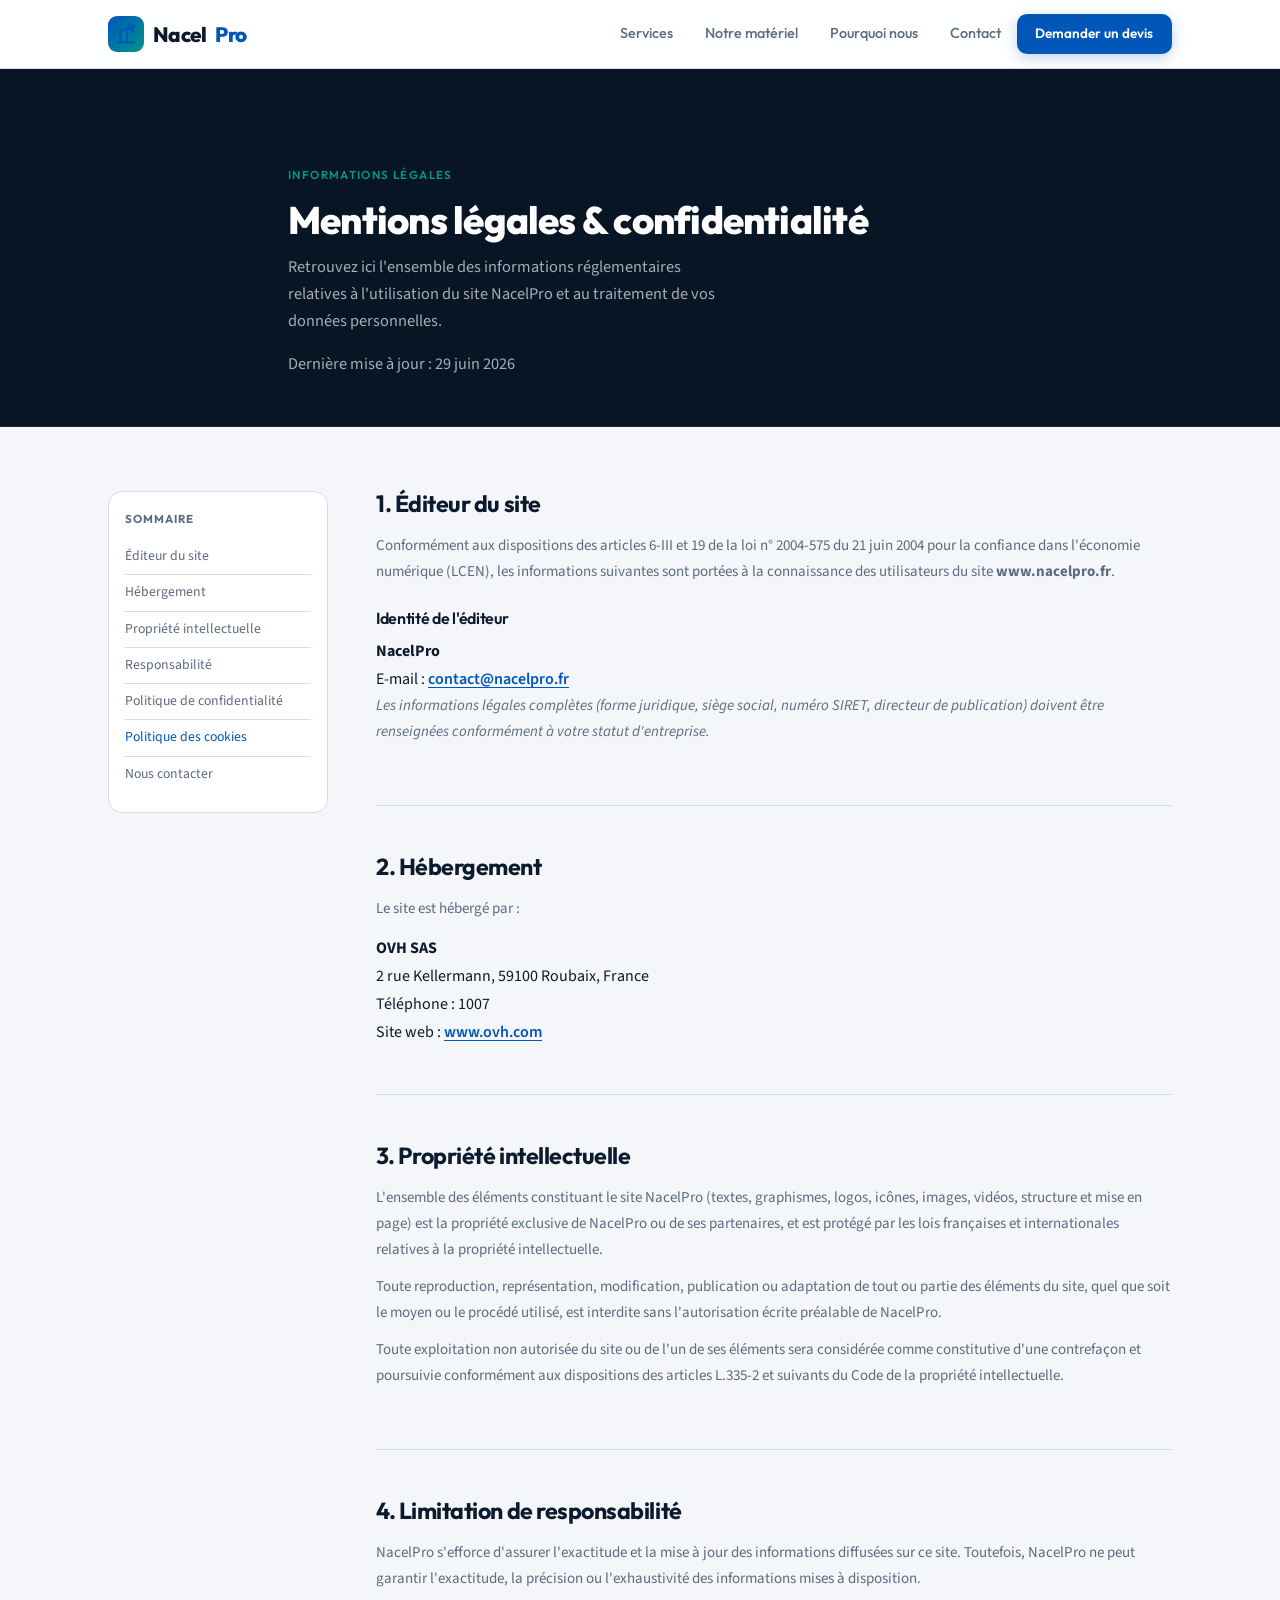
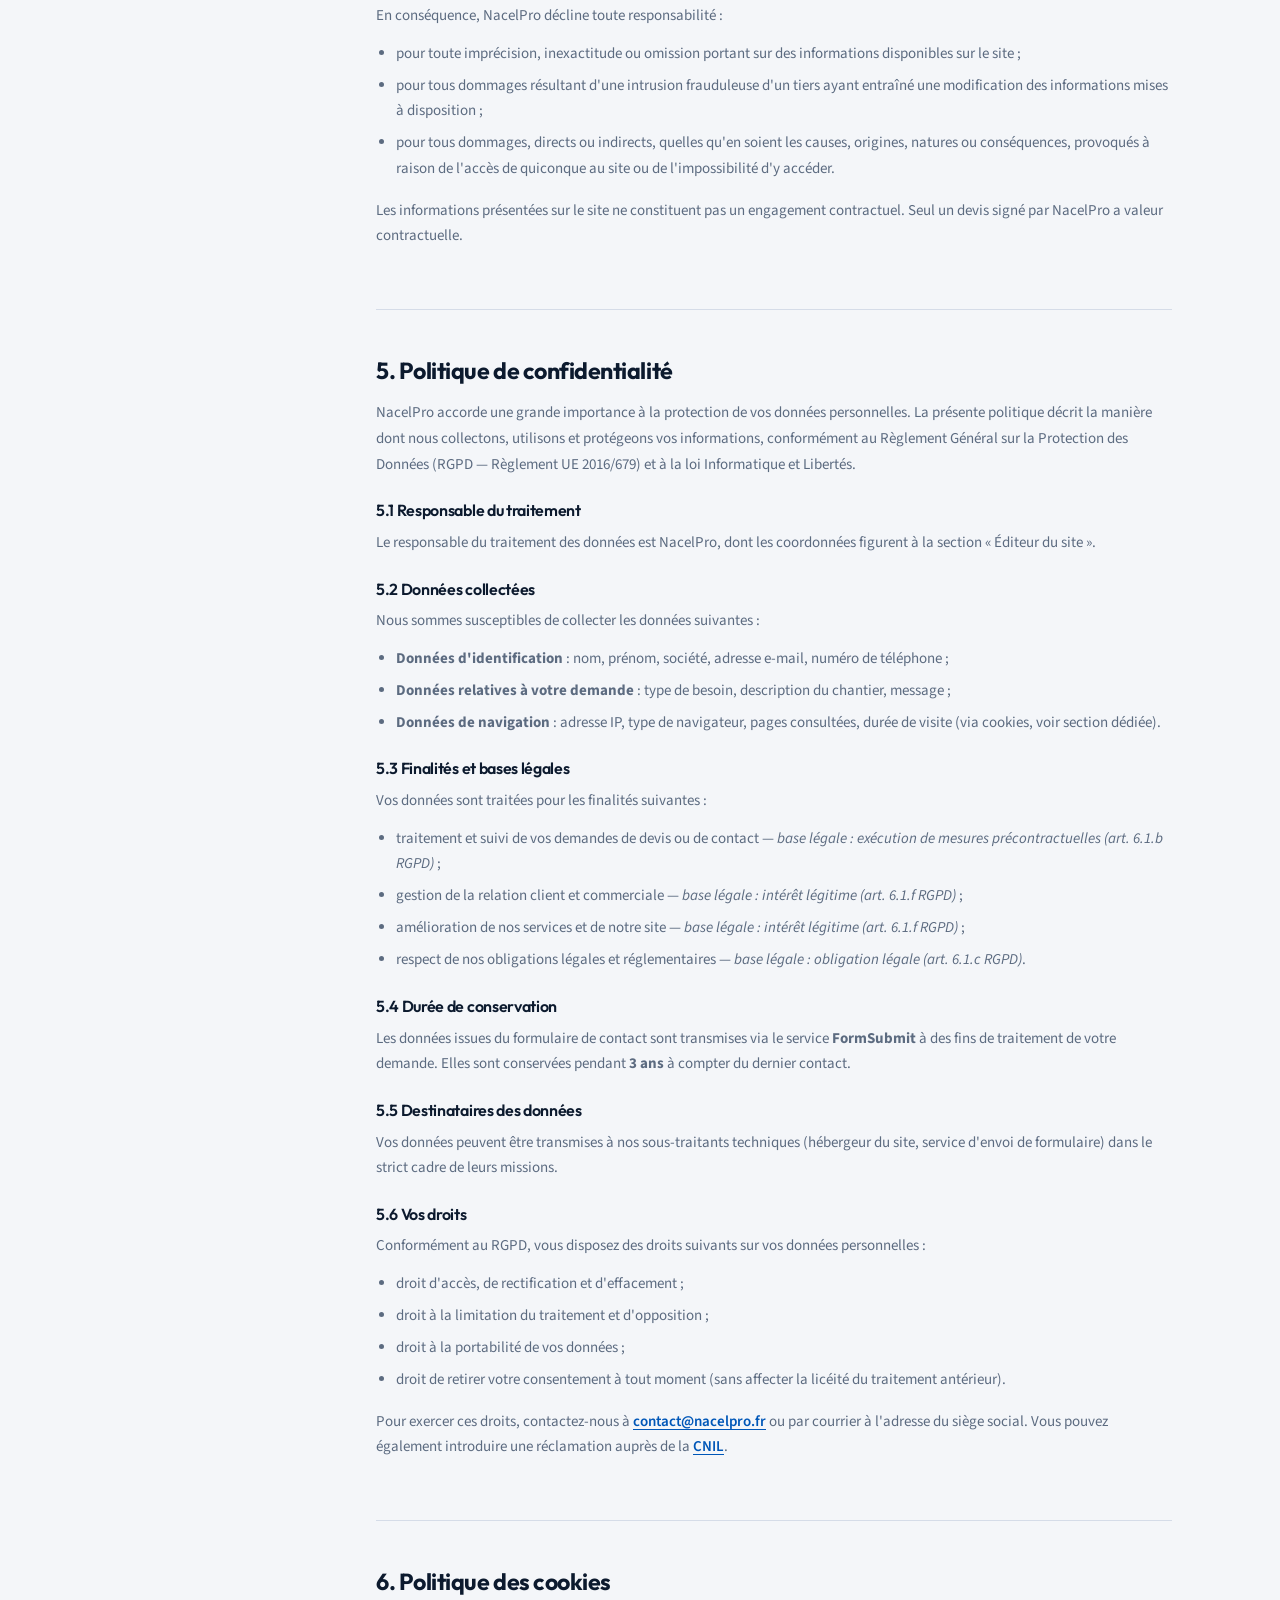
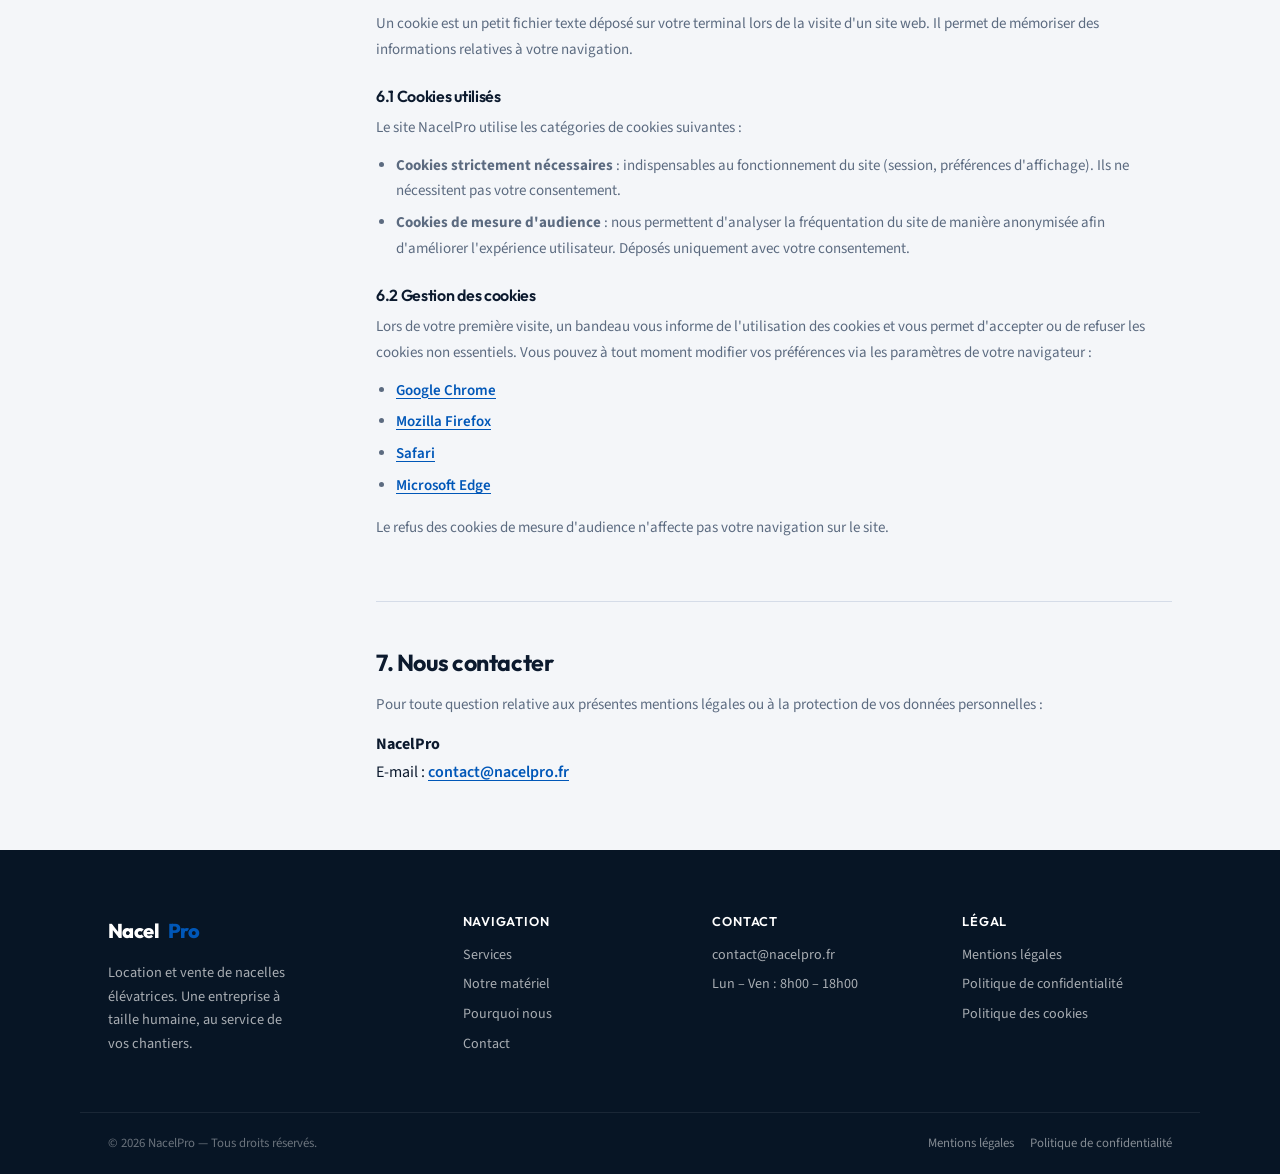
==== mentions-legales.html @ 0508bca3 "Description de la modification" ====
<!DOCTYPE html>
<html lang="fr">
<head>
  <meta charset="UTF-8" />
  <meta name="viewport" content="width=device-width, initial-scale=1.0" />
  <title>Mentions légales & Politique de confidentialité — NacelPro</title>
  <meta name="description" content="Mentions légales, politique de confidentialité et politique des cookies du site NacelPro." />
  <meta name="robots" content="noindex, follow" />
  <meta name="theme-color" content="#0057B8" />
  <link rel="icon" href="data:image/svg+xml,%3Csvg xmlns='http://www.w3.org/2000/svg' viewBox='0 0 24 24'%3E%3Crect width='24' height='24' rx='5' fill='%230057B8'/%3E%3Cpath d='M6 19V8l7-3 5 3' stroke='white' stroke-width='1.8' fill='none' stroke-linecap='round' stroke-linejoin='round'/%3E%3C/svg%3E" />
  <link rel="preconnect" href="https://fonts.googleapis.com" />
  <link rel="preconnect" href="https://fonts.gstatic.com" crossorigin />
  <link href="https://fonts.googleapis.com/css2?family=Outfit:wght@500;600;700;800&family=Source+Sans+3:wght@400;500;600;700&display=swap" rel="stylesheet" />
  <link rel="stylesheet" href="css/style.css" />
</head>
<body>
  <a href="#main" class="skip-link">Aller au contenu</a>

  <header class="site-header" id="top">
    <div class="container nav">
      <a href="index.html" class="logo">
        <span class="logo-mark" aria-hidden="true">
          <svg viewBox="0 0 24 24" width="22" height="22" fill="none" stroke="currentColor" stroke-width="2" stroke-linecap="round" stroke-linejoin="round">
            <path d="M3 21h18" /><path d="M6 21V9l7-4 8 5" /><path d="M13 5v16" /><rect x="15" y="3" width="6" height="3" rx="1" />
          </svg>
        </span>
        Nacel<span>Pro</span>
      </a>
      <nav class="main-nav" id="mainNav" aria-label="Navigation principale">
        <a href="index.html#services">Services</a>
        <a href="index.html#flotte">Notre matériel</a>
        <a href="index.html#avantages">Pourquoi nous</a>
        <a href="index.html#contact">Contact</a>
        <a href="index.html#contact" class="btn btn-primary nav-cta-mobile">Demander un devis</a>
      </nav>
      <a href="index.html#contact" class="btn btn-primary btn-sm header-cta">Demander un devis</a>
      <button class="burger" id="burger" aria-label="Ouvrir le menu" aria-expanded="false" aria-controls="mainNav">
        <span></span><span></span><span></span>
      </button>
    </div>
  </header>

  <main id="main">
    <div class="legal-hero">
      <div class="container container--narrow">
        <span class="eyebrow">Informations légales</span>
        <h1>Mentions légales &amp; confidentialité</h1>
        <p>Retrouvez ici l'ensemble des informations réglementaires relatives à l'utilisation du site NacelPro et au traitement de vos données personnelles.</p>
        <p class="legal-updated">Dernière mise à jour : 29 juin 2026</p>
      </div>
    </div>

    <div class="container legal-layout">
      <nav class="legal-toc" aria-label="Sommaire">
        <h2>Sommaire</h2>
        <a href="#editeur">Éditeur du site</a>
        <a href="#hebergement">Hébergement</a>
        <a href="#propriete">Propriété intellectuelle</a>
        <a href="#responsabilite">Responsabilité</a>
        <a href="#confidentialite">Politique de confidentialité</a>
        <a href="#cookies">Politique des cookies</a>
        <a href="#contact-legal">Nous contacter</a>
      </nav>

      <div class="legal-content">

        <section id="editeur">
          <h2>1. Éditeur du site</h2>
          <p>Conformément aux dispositions des articles 6-III et 19 de la loi n° 2004-575 du 21 juin 2004 pour la confiance dans l'économie numérique (LCEN), les informations suivantes sont portées à la connaissance des utilisateurs du site <strong>www.nacelpro.fr</strong>.</p>
          <h3>Identité de l'éditeur</h3>
          <address>
            <strong>NacelPro</strong><br />
            E-mail : <a href="mailto:contact@nacelpro.fr" class="text-link">contact@nacelpro.fr</a>
          </address>
          <p><em>Les informations légales complètes (forme juridique, siège social, numéro SIRET, directeur de publication) doivent être renseignées conformément à votre statut d'entreprise.</em></p>
        </section>

        <section id="hebergement">
          <h2>2. Hébergement</h2>
          <p>Le site est hébergé par :</p>
          <address>
            <strong>OVH SAS</strong><br />
            2 rue Kellermann, 59100 Roubaix, France<br />
            Téléphone : 1007<br />
            Site web : <a href="https://www.ovh.com" class="text-link" target="_blank" rel="noopener noreferrer">www.ovh.com</a>
          </address>
        </section>

        <section id="propriete">
          <h2>3. Propriété intellectuelle</h2>
          <p>L'ensemble des éléments constituant le site NacelPro (textes, graphismes, logos, icônes, images, vidéos, structure et mise en page) est la propriété exclusive de NacelPro ou de ses partenaires, et est protégé par les lois françaises et internationales relatives à la propriété intellectuelle.</p>
          <p>Toute reproduction, représentation, modification, publication ou adaptation de tout ou partie des éléments du site, quel que soit le moyen ou le procédé utilisé, est interdite sans l'autorisation écrite préalable de NacelPro.</p>
          <p>Toute exploitation non autorisée du site ou de l'un de ses éléments sera considérée comme constitutive d'une contrefaçon et poursuivie conformément aux dispositions des articles L.335-2 et suivants du Code de la propriété intellectuelle.</p>
        </section>

        <section id="responsabilite">
          <h2>4. Limitation de responsabilité</h2>
          <p>NacelPro s'efforce d'assurer l'exactitude et la mise à jour des informations diffusées sur ce site. Toutefois, NacelPro ne peut garantir l'exactitude, la précision ou l'exhaustivité des informations mises à disposition.</p>
          <p>En conséquence, NacelPro décline toute responsabilité :</p>
          <ul>
            <li>pour toute imprécision, inexactitude ou omission portant sur des informations disponibles sur le site ;</li>
            <li>pour tous dommages résultant d'une intrusion frauduleuse d'un tiers ayant entraîné une modification des informations mises à disposition ;</li>
            <li>pour tous dommages, directs ou indirects, quelles qu'en soient les causes, origines, natures ou conséquences, provoqués à raison de l'accès de quiconque au site ou de l'impossibilité d'y accéder.</li>
          </ul>
          <p>Les informations présentées sur le site ne constituent pas un engagement contractuel. Seul un devis signé par NacelPro a valeur contractuelle.</p>
        </section>

        <section id="confidentialite">
          <h2>5. Politique de confidentialité</h2>
          <p>NacelPro accorde une grande importance à la protection de vos données personnelles. La présente politique décrit la manière dont nous collectons, utilisons et protégeons vos informations, conformément au Règlement Général sur la Protection des Données (RGPD — Règlement UE 2016/679) et à la loi Informatique et Libertés.</p>

          <h3>5.1 Responsable du traitement</h3>
          <p>Le responsable du traitement des données est NacelPro, dont les coordonnées figurent à la section « Éditeur du site ».</p>

          <h3>5.2 Données collectées</h3>
          <p>Nous sommes susceptibles de collecter les données suivantes :</p>
          <ul>
            <li><strong>Données d'identification</strong> : nom, prénom, société, adresse e-mail, numéro de téléphone ;</li>
            <li><strong>Données relatives à votre demande</strong> : type de besoin, description du chantier, message ;</li>
            <li><strong>Données de navigation</strong> : adresse IP, type de navigateur, pages consultées, durée de visite (via cookies, voir section dédiée).</li>
          </ul>

          <h3>5.3 Finalités et bases légales</h3>
          <p>Vos données sont traitées pour les finalités suivantes :</p>
          <ul>
            <li>traitement et suivi de vos demandes de devis ou de contact — <em>base légale : exécution de mesures précontractuelles (art. 6.1.b RGPD)</em> ;</li>
            <li>gestion de la relation client et commerciale — <em>base légale : intérêt légitime (art. 6.1.f RGPD)</em> ;</li>
            <li>amélioration de nos services et de notre site — <em>base légale : intérêt légitime (art. 6.1.f RGPD)</em> ;</li>
            <li>respect de nos obligations légales et réglementaires — <em>base légale : obligation légale (art. 6.1.c RGPD)</em>.</li>
          </ul>

          <h3>5.4 Durée de conservation</h3>
          <p>Les données issues du formulaire de contact sont transmises via le service <strong>FormSubmit</strong> à des fins de traitement de votre demande. Elles sont conservées pendant <strong>3 ans</strong> à compter du dernier contact.</p>

          <h3>5.5 Destinataires des données</h3>
          <p>Vos données peuvent être transmises à nos sous-traitants techniques (hébergeur du site, service d'envoi de formulaire) dans le strict cadre de leurs missions.</p>

          <h3>5.6 Vos droits</h3>
          <p>Conformément au RGPD, vous disposez des droits suivants sur vos données personnelles :</p>
          <ul>
            <li>droit d'accès, de rectification et d'effacement ;</li>
            <li>droit à la limitation du traitement et d'opposition ;</li>
            <li>droit à la portabilité de vos données ;</li>
            <li>droit de retirer votre consentement à tout moment (sans affecter la licéité du traitement antérieur).</li>
          </ul>
          <p>Pour exercer ces droits, contactez-nous à <a href="mailto:contact@nacelpro.fr" class="text-link">contact@nacelpro.fr</a> ou par courrier à l'adresse du siège social. Vous pouvez également introduire une réclamation auprès de la <a href="https://www.cnil.fr" class="text-link" target="_blank" rel="noopener noreferrer">CNIL</a>.</p>
        </section>

        <section id="cookies">
          <h2>6. Politique des cookies</h2>
          <p>Un cookie est un petit fichier texte déposé sur votre terminal lors de la visite d'un site web. Il permet de mémoriser des informations relatives à votre navigation.</p>

          <h3>6.1 Cookies utilisés</h3>
          <p>Le site NacelPro utilise les catégories de cookies suivantes :</p>
          <ul>
            <li><strong>Cookies strictement nécessaires</strong> : indispensables au fonctionnement du site (session, préférences d'affichage). Ils ne nécessitent pas votre consentement.</li>
            <li><strong>Cookies de mesure d'audience</strong> : nous permettent d'analyser la fréquentation du site de manière anonymisée afin d'améliorer l'expérience utilisateur. Déposés uniquement avec votre consentement.</li>
          </ul>

          <h3>6.2 Gestion des cookies</h3>
          <p>Lors de votre première visite, un bandeau vous informe de l'utilisation des cookies et vous permet d'accepter ou de refuser les cookies non essentiels. Vous pouvez à tout moment modifier vos préférences via les paramètres de votre navigateur :</p>
          <ul>
            <li><a href="https://support.google.com/chrome/answer/95647" class="text-link" target="_blank" rel="noopener noreferrer">Google Chrome</a></li>
            <li><a href="https://support.mozilla.org/fr/kb/activer-desactiver-cookies" class="text-link" target="_blank" rel="noopener noreferrer">Mozilla Firefox</a></li>
            <li><a href="https://support.apple.com/fr-fr/guide/safari/sfri11471/mac" class="text-link" target="_blank" rel="noopener noreferrer">Safari</a></li>
            <li><a href="https://support.microsoft.com/fr-fr/microsoft-edge/supprimer-les-cookies-dans-microsoft-edge" class="text-link" target="_blank" rel="noopener noreferrer">Microsoft Edge</a></li>
          </ul>
          <p>Le refus des cookies de mesure d'audience n'affecte pas votre navigation sur le site.</p>
        </section>

        <section id="contact-legal">
          <h2>7. Nous contacter</h2>
          <p>Pour toute question relative aux présentes mentions légales ou à la protection de vos données personnelles :</p>
          <address>
            <strong>NacelPro</strong><br />
            E-mail : <a href="mailto:contact@nacelpro.fr" class="text-link">contact@nacelpro.fr</a>
          </address>
        </section>

      </div>
    </div>
  </main>

  <footer class="site-footer">
    <div class="container footer-inner">
      <div class="footer-brand">
        <a href="index.html" class="logo logo-light">Nacel<span>Pro</span></a>
        <p>Location et vente de nacelles élévatrices. Une entreprise à taille humaine, au service de vos chantiers.</p>
      </div>
      <div class="footer-col">
        <h4>Navigation</h4>
        <a href="index.html#services">Services</a>
        <a href="index.html#flotte">Notre matériel</a>
        <a href="index.html#avantages">Pourquoi nous</a>
        <a href="index.html#contact">Contact</a>
      </div>
      <div class="footer-col">
        <h4>Contact</h4>
        <a href="mailto:contact@nacelpro.fr">contact@nacelpro.fr</a>
        <span>Lun – Ven : 8h00 – 18h00</span>
      </div>
      <div class="footer-col">
        <h4>Légal</h4>
        <a href="mentions-legales.html">Mentions légales</a>
        <a href="mentions-legales.html#confidentialite">Politique de confidentialité</a>
        <a href="mentions-legales.html#cookies">Politique des cookies</a>
      </div>
    </div>
    <div class="container footer-bottom">
      <span>© <span id="year">2026</span> NacelPro — Tous droits réservés.</span>
      <nav class="footer-legal" aria-label="Liens légaux">
        <a href="mentions-legales.html">Mentions légales</a>
        <a href="mentions-legales.html#confidentialite">Politique de confidentialité</a>
      </nav>
    </div>
  </footer>

  <button class="back-to-top" id="backToTop" aria-label="Revenir en haut de la page">
    <svg viewBox="0 0 24 24" width="22" height="22" fill="none" stroke="currentColor" stroke-width="2.2" stroke-linecap="round" stroke-linejoin="round"><path d="m18 15-6-6-6 6"/></svg>
  </button>

  <script src="js/main.js"></script>
</body>
</html>
---- css/style.css ----
/* ===== Design tokens ===== */
:root {
  --color-bg: #F4F6F9;
  --color-bg-alt: #E9EDF3;
  --color-surface: #FFFFFF;
  --color-text: #0C1A2E;
  --color-muted: #5C6B80;
  --color-border: #D5DCE8;
  --color-primary: #0057B8;
  --color-primary-dark: #003E85;
  --color-primary-light: #E6EFFA;
  --color-accent: #009688;
  --color-accent-light: #E0F4F2;
  --color-dark: #071525;
  --color-success: #0D7A4E;
  --color-error: #C62828;

  --font-display: 'Outfit', system-ui, sans-serif;
  --font-body: 'Source Sans 3', system-ui, sans-serif;

  --radius: 10px;
  --radius-lg: 14px;
  --radius-xl: 20px;
  --shadow-sm: 0 1px 3px rgba(7, 21, 37, .06);
  --shadow-md: 0 8px 24px rgba(7, 21, 37, .08);
  --shadow-lg: 0 16px 48px rgba(7, 21, 37, .12);
  --maxw: 1120px;
  --maxw-narrow: 760px;
  --transition: .22s cubic-bezier(.4, 0, .2, 1);
  --header-h: 68px;
  --section-pad: clamp(3.5rem, 7vw, 5.5rem);
  --gap: clamp(1rem, 3vw, 1.5rem);
}

/* ===== Reset ===== */
*, *::before, *::after { box-sizing: border-box; margin: 0; padding: 0; }
html { scroll-behavior: smooth; scroll-padding-top: calc(var(--header-h) + 16px); }
body {
  font-family: var(--font-body);
  color: var(--color-text);
  background: var(--color-bg);
  line-height: 1.65;
  font-size: 1rem;
  -webkit-font-smoothing: antialiased;
  overflow-x: hidden;
}
body.menu-open { overflow: hidden; }
img, svg { display: block; max-width: 100%; height: auto; }
a { color: inherit; text-decoration: none; }
ul { list-style: none; }

.container {
  width: 100%;
  max-width: var(--maxw);
  margin: 0 auto;
  padding-inline: clamp(1.125rem, 4vw, 1.75rem);
}
.container--narrow { max-width: var(--maxw-narrow); }

:focus-visible { outline: 3px solid var(--color-accent); outline-offset: 3px; border-radius: 4px; }

.skip-link {
  position: absolute; left: -999px; top: 8px; z-index: 200;
  background: var(--color-primary); color: #fff;
  padding: 10px 18px; border-radius: var(--radius); font-weight: 600;
}
.skip-link:focus { left: 16px; }

.sr-only {
  position: absolute; width: 1px; height: 1px;
  padding: 0; margin: -1px; overflow: hidden;
  clip: rect(0, 0, 0, 0); white-space: nowrap; border: 0;
}

/* ===== Typography ===== */
.eyebrow {
  display: inline-block;
  font-family: var(--font-display);
  font-size: .72rem;
  font-weight: 600;
  letter-spacing: .12em;
  text-transform: uppercase;
  color: var(--color-primary);
  margin-bottom: .875rem;
}

h1, h2, h3, h4 {
  font-family: var(--font-display);
  line-height: 1.15;
  letter-spacing: -.02em;
  font-weight: 700;
}
h1 { font-size: clamp(1.85rem, 4.5vw, 3rem); font-weight: 800; }
h2 { font-size: clamp(1.5rem, 3vw, 2.15rem); }
h3 { font-size: 1.1rem; font-weight: 600; }

.text-link {
  color: var(--color-primary);
  font-weight: 600;
  text-decoration: underline;
  text-underline-offset: 3px;
  transition: color var(--transition);
}
.text-link:hover { color: var(--color-accent); }

/* ===== Buttons ===== */
.btn {
  display: inline-flex;
  align-items: center;
  justify-content: center;
  gap: 8px;
  font-family: var(--font-display);
  font-weight: 600;
  font-size: .9rem;
  padding: .8rem 1.35rem;
  border-radius: var(--radius);
  border: 1.5px solid transparent;
  cursor: pointer;
  transition: transform var(--transition), background var(--transition), box-shadow var(--transition), color var(--transition), border-color var(--transition);
  text-align: center;
  line-height: 1.3;
}
.btn:hover { transform: translateY(-1px); }
.btn:active { transform: translateY(0); }
.btn-primary {
  background: var(--color-primary);
  color: #fff;
  box-shadow: 0 4px 14px rgba(0, 87, 184, .25);
}
.btn-primary:hover { background: var(--color-primary-dark); }
.btn-ghost {
  background: var(--color-surface);
  border-color: var(--color-border);
  color: var(--color-text);
}
.btn-ghost:hover { border-color: var(--color-primary); color: var(--color-primary); }
.btn-sm { padding: .65rem 1.1rem; font-size: .84rem; }
.btn-block { width: 100%; }
.btn[aria-busy="true"] { opacity: .7; pointer-events: none; }

/* ===== Header ===== */
.site-header {
  position: sticky; top: 0; z-index: 100;
  background: rgba(255, 255, 255, .92);
  backdrop-filter: saturate(180%) blur(14px);
  border-bottom: 1px solid var(--color-border);
  transition: box-shadow var(--transition);
}
.site-header.scrolled { box-shadow: var(--shadow-sm); }

.nav {
  display: flex;
  align-items: center;
  justify-content: space-between;
  height: var(--header-h);
  gap: 1rem;
  position: relative;
}

.logo {
  display: inline-flex;
  align-items: center;
  gap: .55rem;
  font-family: var(--font-display);
  font-weight: 800;
  font-size: clamp(1.1rem, 3vw, 1.3rem);
  letter-spacing: -.03em;
  flex-shrink: 0;
  z-index: 2;
}
.logo span { color: var(--color-primary); }
.logo-mark {
  display: inline-grid; place-items: center;
  width: 36px; height: 36px;
  border-radius: 9px;
  background: linear-gradient(135deg, var(--color-primary), var(--color-accent));
  color: #fff;
  flex-shrink: 0;
}

.main-nav {
  display: flex;
  align-items: center;
  gap: clamp(1rem, 2.5vw, 2rem);
  margin-left: auto;
}
.main-nav a {
  font-family: var(--font-display);
  font-weight: 500;
  font-size: .9rem;
  color: var(--color-muted);
  padding: .35rem 0;
  position: relative;
  transition: color var(--transition);
}
.main-nav a::after {
  content: '';
  position: absolute; left: 0; bottom: 0;
  width: 0; height: 2px;
  background: var(--color-primary);
  transition: width var(--transition);
}
.main-nav a:hover,
.main-nav a.active { color: var(--color-text); }
.main-nav a:hover::after,
.main-nav a.active::after { width: 100%; }

.nav-cta-mobile { display: none; }
.header-cta { flex-shrink: 0; }

.burger {
  display: none;
  flex-direction: column;
  justify-content: center;
  gap: 5px;
  width: 44px; height: 44px;
  background: none; border: 0;
  cursor: pointer; padding: 10px;
  z-index: 2;
  border-radius: var(--radius);
}
.burger:hover { background: var(--color-bg); }
.burger span {
  width: 22px; height: 2px;
  background: var(--color-text);
  border-radius: 2px;
  transition: var(--transition);
  margin-inline: auto;
}
.burger.open span:nth-child(1) { transform: translateY(7px) rotate(45deg); }
.burger.open span:nth-child(2) { opacity: 0; }
.burger.open span:nth-child(3) { transform: translateY(-7px) rotate(-45deg); }

/* ===== Hero ===== */
.hero {
  position: relative;
  min-height: clamp(520px, 85vh, 720px);
  display: flex;
  align-items: center;
  color: #fff;
  overflow: hidden;
}

.hero-bg {
  position: absolute; inset: 0;
  z-index: 0;
}
.hero-bg img {
  width: 100%; height: 100%;
  object-fit: cover;
  object-position: center 30%;
}
.hero-bg::after {
  content: '';
  position: absolute; inset: 0;
  background: linear-gradient(
    105deg,
    rgba(7, 21, 37, .94) 0%,
    rgba(7, 21, 37, .82) 42%,
    rgba(7, 21, 37, .45) 68%,
    rgba(7, 21, 37, .25) 100%
  );
}

.hero-content {
  position: relative;
  z-index: 1;
  padding-block: calc(var(--header-h) + 2rem) clamp(2.5rem, 6vw, 4rem);
  max-width: 640px;
}

.hero .eyebrow { color: var(--color-accent); }
.hero h1 { color: #fff; margin-bottom: 1rem; }
.lead {
  font-size: clamp(.95rem, 2vw, 1.08rem);
  color: rgba(255, 255, 255, .78);
  line-height: 1.7;
  margin-bottom: 1.75rem;
  max-width: 54ch;
}

.hero-actions {
  display: flex;
  flex-wrap: wrap;
  gap: .75rem;
  margin-bottom: 2rem;
}
.hero .btn-ghost {
  background: rgba(255, 255, 255, .1);
  border-color: rgba(255, 255, 255, .25);
  color: #fff;
}
.hero .btn-ghost:hover {
  background: rgba(255, 255, 255, .16);
  border-color: rgba(255, 255, 255, .4);
  color: #fff;
}

.hero-values {
  display: grid;
  grid-template-columns: repeat(4, 1fr);
  gap: .75rem;
  padding-top: 1.75rem;
  border-top: 1px solid rgba(255, 255, 255, .15);
}
.hero-values li {
  padding: .875rem;
  background: rgba(255, 255, 255, .07);
  border: 1px solid rgba(255, 255, 255, .1);
  border-radius: var(--radius);
}
.hero-values strong {
  display: block;
  font-family: var(--font-display);
  font-size: .82rem;
  font-weight: 700;
  color: #fff;
  margin-bottom: .2rem;
}
.hero-values span {
  font-size: .75rem;
  color: rgba(255, 255, 255, .6);
  line-height: 1.4;
}

/* ===== Sections ===== */
.section { padding-block: var(--section-pad); }
.section-alt { background: var(--color-bg-alt); }

.section-head {
  max-width: 580px;
  margin: 0 auto clamp(2rem, 5vw, 3rem);
  text-align: center;
}
.section-head .eyebrow { color: var(--color-primary); }
.section-head p {
  color: var(--color-muted);
  margin-top: .875rem;
  font-size: clamp(.95rem, 2vw, 1.05rem);
  line-height: 1.65;
}

/* ===== Grids ===== */
.grid { display: grid; gap: var(--gap); }
.grid-2 { grid-template-columns: repeat(2, 1fr); }
.grid-3 { grid-template-columns: repeat(3, 1fr); }

/* ===== Cards ===== */
.card,
.fleet-card {
  background: var(--color-surface);
  border: 1px solid var(--color-border);
  border-radius: var(--radius-lg);
  padding: clamp(1.25rem, 3vw, 1.75rem);
  height: 100%;
  display: flex;
  flex-direction: column;
  transition: box-shadow var(--transition), border-color var(--transition);
}
.card:hover,
.fleet-card:hover {
  box-shadow: var(--shadow-md);
  border-color: #B8CCE4;
}

.card-icon {
  width: 44px; height: 44px;
  border-radius: var(--radius);
  display: grid; place-items: center;
  background: var(--color-primary-light);
  color: var(--color-primary);
  margin-bottom: 1rem;
  flex-shrink: 0;
}
.card h3,
.fleet-card h3 { margin-bottom: .5rem; }
.card p,
.fleet-card > p {
  color: var(--color-muted);
  font-size: .93rem;
  line-height: 1.6;
  flex-grow: 1;
}

.fleet-card.featured {
  border-color: var(--color-primary);
  box-shadow: var(--shadow-md);
  background: linear-gradient(160deg, var(--color-surface) 0%, var(--color-primary-light) 100%);
}

.fleet-tag {
  display: inline-block;
  align-self: flex-start;
  font-family: var(--font-display);
  font-size: .7rem;
  font-weight: 600;
  letter-spacing: .04em;
  text-transform: uppercase;
  color: var(--color-accent);
  background: var(--color-accent-light);
  padding: .3rem .65rem;
  border-radius: 6px;
  margin-bottom: .875rem;
}

.fleet-card > p { margin-bottom: 1rem; }
.check-list { margin-top: auto; }
.check-list li {
  position: relative;
  padding-left: 1.35rem;
  margin-bottom: .45rem;
  font-size: .9rem;
  color: var(--color-text);
  line-height: 1.5;
}
.check-list li::before {
  content: '✓';
  position: absolute; left: 0;
  color: var(--color-accent);
  font-weight: 700;
  font-size: .85rem;
}

/* ===== Avantages ===== */
.avantages-inner {
  display: grid;
  grid-template-columns: 1fr minmax(280px, 360px);
  gap: clamp(2rem, 5vw, 3.5rem);
  align-items: start;
}
.avantages-text > p {
  color: var(--color-muted);
  font-size: clamp(.95rem, 2vw, 1.05rem);
  margin-top: .875rem;
  line-height: 1.65;
}

.feature-list {
  margin-top: 1.75rem;
  display: grid;
  gap: 1.25rem;
}
.feature-list li {
  display: flex;
  gap: .875rem;
  align-items: flex-start;
}
.feature-bullet {
  flex-shrink: 0;
  width: 28px; height: 28px;
  border-radius: 8px;
  background: var(--color-accent);
  color: #fff;
  display: grid; place-items: center;
  font-weight: 700;
  font-size: .75rem;
  margin-top: .15rem;
}
.feature-list strong {
  display: block;
  margin-bottom: .2rem;
  font-family: var(--font-display);
  font-size: .98rem;
}
.feature-list p {
  color: var(--color-muted);
  font-size: .92rem;
  line-height: 1.55;
}

.avantages-card {
  background: var(--color-dark);
  color: #fff;
  border-radius: var(--radius-xl);
  padding: clamp(1.5rem, 4vw, 2.25rem);
  box-shadow: var(--shadow-lg);
  position: sticky;
  top: calc(var(--header-h) + 1.5rem);
}
.avantages-card h3 { font-size: 1.3rem; margin-bottom: .75rem; }
.avantages-card > p {
  color: rgba(255, 255, 255, .65);
  font-size: .93rem;
  line-height: 1.6;
  margin-bottom: 1.5rem;
}
.phone-box {
  margin-top: 1.25rem;
  padding-top: 1.25rem;
  border-top: 1px solid rgba(255, 255, 255, .1);
  text-align: center;
}
.phone-box span {
  display: block;
  font-size: .78rem;
  color: rgba(255, 255, 255, .5);
  margin-bottom: .35rem;
}
.phone-box a {
  font-family: var(--font-display);
  font-size: clamp(.95rem, 2.5vw, 1.15rem);
  font-weight: 600;
  color: var(--color-accent);
  word-break: break-all;
}

/* ===== Contact ===== */
.contact-inner {
  display: grid;
  grid-template-columns: 1fr 1.15fr;
  gap: clamp(2rem, 5vw, 3.5rem);
  align-items: start;
}
.contact-info > p {
  color: var(--color-muted);
  margin-top: .875rem;
  font-size: clamp(.95rem, 2vw, 1.05rem);
  line-height: 1.65;
}

.contact-list {
  margin-top: 1.75rem;
  display: grid;
  gap: 1rem;
}
.contact-list li {
  display: flex;
  gap: .875rem;
  align-items: center;
  padding: 1rem;
  background: var(--color-surface);
  border: 1px solid var(--color-border);
  border-radius: var(--radius-lg);
}
.contact-ic {
  flex-shrink: 0;
  width: 42px; height: 42px;
  border-radius: var(--radius);
  background: var(--color-primary-light);
  display: grid; place-items: center;
  color: var(--color-primary);
}
.contact-list strong {
  display: block;
  font-size: .72rem;
  color: var(--color-muted);
  font-weight: 600;
  text-transform: uppercase;
  letter-spacing: .05em;
  margin-bottom: .15rem;
}
.contact-list a,
.contact-list div span {
  font-weight: 600;
  font-size: .92rem;
  line-height: 1.4;
  word-break: break-word;
}

/* ===== Form ===== */
.contact-form {
  background: var(--color-surface);
  border: 1px solid var(--color-border);
  border-radius: var(--radius-xl);
  padding: clamp(1.25rem, 4vw, 2.25rem);
  box-shadow: var(--shadow-md);
}
.form-row {
  display: grid;
  grid-template-columns: 1fr 1fr;
  gap: 1rem;
}
.field { margin-bottom: 1rem; display: flex; flex-direction: column; }
.field label {
  font-family: var(--font-display);
  font-size: .84rem;
  font-weight: 600;
  margin-bottom: .4rem;
}
.field input,
.field select,
.field textarea {
  font-family: var(--font-body);
  font-size: 1rem;
  color: var(--color-text);
  padding: .75rem .9rem;
  border: 1.5px solid var(--color-border);
  border-radius: var(--radius);
  background: var(--color-bg);
  width: 100%;
  transition: border-color var(--transition), box-shadow var(--transition);
  -webkit-appearance: none;
  appearance: none;
}
.field select {
  background-image: url("data:image/svg+xml,%3Csvg xmlns='http://www.w3.org/2000/svg' width='16' height='16' fill='none' stroke='%235C6B80' stroke-width='2'%3E%3Cpath d='m4 6 4 4 4-4'/%3E%3C/svg%3E");
  background-repeat: no-repeat;
  background-position: right .75rem center;
  padding-right: 2.25rem;
}
.field input::placeholder,
.field textarea::placeholder { color: #94A3B8; }
.field input:focus,
.field select:focus,
.field textarea:focus {
  outline: none;
  border-color: var(--color-primary);
  background: var(--color-surface);
  box-shadow: 0 0 0 3px rgba(0, 87, 184, .1);
}
.field textarea { resize: vertical; min-height: 120px; }
.field input.invalid,
.field textarea.invalid,
.field select.invalid {
  border-color: var(--color-error);
  box-shadow: 0 0 0 3px rgba(198, 40, 40, .08);
}
.field-error { color: var(--color-error); font-size: .78rem; margin-top: .35rem; min-height: 1em; }

.consent {
  display: flex;
  align-items: flex-start;
  gap: .65rem;
  font-size: .86rem;
  color: var(--color-muted);
  margin-bottom: 1.25rem;
  cursor: pointer;
  line-height: 1.5;
}
.consent input {
  width: 18px; height: 18px;
  margin-top: .15rem;
  accent-color: var(--color-primary);
  flex-shrink: 0;
}

.form-feedback {
  margin-top: 1rem;
  font-size: .9rem;
  font-weight: 600;
  text-align: center;
  line-height: 1.5;
}
.form-feedback.success { color: var(--color-success); }
.form-feedback.error { color: var(--color-error); }

/* ===== Footer ===== */
.site-footer {
  background: var(--color-dark);
  color: rgba(255, 255, 255, .65);
  padding-top: clamp(2.5rem, 6vw, 4rem);
}
.footer-inner {
  display: grid;
  grid-template-columns: 1.5fr repeat(3, 1fr);
  gap: clamp(1.5rem, 4vw, 2.5rem);
  padding-bottom: clamp(2rem, 4vw, 3rem);
}
.logo-light { color: #fff; font-size: 1.25rem; margin-bottom: .875rem; display: inline-flex; }
.footer-brand p {
  font-size: .9rem;
  line-height: 1.65;
  max-width: 28ch;
}
.footer-col h4 {
  font-family: var(--font-display);
  color: #fff;
  font-size: .8rem;
  font-weight: 600;
  letter-spacing: .06em;
  text-transform: uppercase;
  margin-bottom: 1rem;
}
.footer-col a,
.footer-col span {
  display: block;
  font-size: .88rem;
  margin-bottom: .55rem;
  line-height: 1.5;
  transition: color var(--transition);
}
.footer-col a:hover { color: var(--color-accent); }

.footer-bottom {
  display: flex;
  justify-content: space-between;
  align-items: center;
  flex-wrap: wrap;
  gap: .75rem;
  padding-block: 1.25rem;
  border-top: 1px solid rgba(255, 255, 255, .08);
  font-size: .8rem;
  color: rgba(255, 255, 255, .4);
}
.footer-legal { display: flex; flex-wrap: wrap; gap: 1rem; }
.footer-legal a { color: rgba(255, 255, 255, .5); transition: color var(--transition); }
.footer-legal a:hover { color: var(--color-accent); }

/* ===== Back to top ===== */
.back-to-top {
  position: fixed;
  right: clamp(.75rem, 3vw, 1.25rem);
  bottom: clamp(.75rem, 3vw, 1.25rem);
  z-index: 90;
  width: 44px; height: 44px;
  border: 0; border-radius: var(--radius);
  background: var(--color-primary); color: #fff;
  display: grid; place-items: center;
  cursor: pointer;
  box-shadow: var(--shadow-md);
  opacity: 0; visibility: hidden;
  transform: translateY(10px);
  transition: opacity var(--transition), transform var(--transition), visibility var(--transition), background var(--transition);
}
.back-to-top.show { opacity: 1; visibility: visible; transform: translateY(0); }
.back-to-top:hover { background: var(--color-primary-dark); }

/* ===== Scroll reveal ===== */
.reveal { opacity: 0; transform: translateY(16px); transition: opacity .5s ease, transform .5s ease; }
.reveal.visible { opacity: 1; transform: translateY(0); }

/* ===== Legal page ===== */
.legal-hero {
  background: var(--color-dark);
  color: #fff;
  padding-block: calc(var(--header-h) + 1.5rem) clamp(2rem, 5vw, 3rem);
  border-bottom: 1px solid rgba(255, 255, 255, .08);
}
.legal-hero .eyebrow { color: var(--color-accent); }
.legal-hero h1 { font-size: clamp(1.65rem, 4vw, 2.4rem); margin-bottom: .75rem; }
.legal-hero p { color: rgba(255, 255, 255, .65); font-size: clamp(.92rem, 2vw, 1.02rem); max-width: 54ch; line-height: 1.65; }
.legal-updated { margin-top: 1rem; font-size: .82rem; color: rgba(255, 255, 255, .4); }

.legal-layout {
  display: grid;
  grid-template-columns: minmax(180px, 220px) 1fr;
  gap: clamp(1.5rem, 4vw, 3rem);
  padding-block: clamp(2rem, 5vw, 4rem);
  align-items: start;
}
.legal-toc {
  position: sticky;
  top: calc(var(--header-h) + 1.25rem);
  background: var(--color-surface);
  border: 1px solid var(--color-border);
  border-radius: var(--radius-lg);
  padding: 1.25rem 1rem;
}
.legal-toc h2 {
  font-size: .72rem;
  text-transform: uppercase;
  letter-spacing: .08em;
  color: var(--color-muted);
  margin-bottom: .875rem;
}
.legal-toc a {
  display: block;
  font-size: .86rem;
  color: var(--color-muted);
  padding: .5rem 0;
  border-bottom: 1px solid var(--color-border);
  line-height: 1.4;
  transition: color var(--transition);
}
.legal-toc a:last-child { border-bottom: 0; }
.legal-toc a:hover,
.legal-toc a.active { color: var(--color-primary); }

.legal-content section {
  margin-bottom: clamp(2rem, 5vw, 3rem);
  padding-bottom: clamp(2rem, 5vw, 3rem);
  border-bottom: 1px solid var(--color-border);
}
.legal-content section:last-child { border-bottom: 0; margin-bottom: 0; padding-bottom: 0; }
.legal-content h2 { font-size: clamp(1.2rem, 3vw, 1.45rem); margin-bottom: 1rem; }
.legal-content h3 { font-size: 1rem; margin: 1.5rem 0 .65rem; }
.legal-content p,
.legal-content li {
  color: var(--color-muted);
  font-size: .94rem;
  margin-bottom: .75rem;
  line-height: 1.7;
}
.legal-content ul { list-style: disc; padding-left: 1.25rem; margin-bottom: 1rem; }
.legal-content ul li { margin-bottom: .4rem; }
.legal-content address { font-style: normal; line-height: 1.75; }

/* ===== Responsive — tablette ===== */
@media (max-width: 1024px) {
  .hero-values { grid-template-columns: repeat(2, 1fr); }
  .grid-3 { grid-template-columns: repeat(2, 1fr); }
  .footer-inner { grid-template-columns: 1fr 1fr; }
  .footer-brand { grid-column: 1 / -1; }
  .avantages-card { position: static; }
}

/* ===== Responsive — mobile ===== */
@media (max-width: 768px) {
  :root { --header-h: 60px; }

  .header-cta { display: none; }
  .burger { display: flex; }

  .main-nav {
    display: none;
    position: fixed;
    inset: 0;
    top: var(--header-h);
    flex-direction: column;
    align-items: stretch;
    gap: 0;
    margin: 0;
    padding: 1rem clamp(1.125rem, 4vw, 1.75rem) 2rem;
    background: var(--color-surface);
    overflow-y: auto;
    -webkit-overflow-scrolling: touch;
    border-top: 1px solid var(--color-border);
    box-shadow: var(--shadow-lg);
  }
  .main-nav.open { display: flex; }
  .main-nav a {
    font-size: 1rem;
    padding: .9rem 0;
    border-bottom: 1px solid var(--color-border);
  }
  .main-nav a::after { display: none; }
  .nav-cta-mobile {
    display: inline-flex !important;
    margin-top: 1rem;
    width: 100%;
  }

  .hero { min-height: auto; }
  .hero-bg::after {
    background: linear-gradient(
      to bottom,
      rgba(7, 21, 37, .88) 0%,
      rgba(7, 21, 37, .75) 60%,
      rgba(7, 21, 37, .6) 100%
    );
  }
  .hero-content {
    padding-block: calc(var(--header-h) + 1.5rem) 2.5rem;
    max-width: none;
  }
  .hero-actions { flex-direction: column; }
  .hero-actions .btn { width: 100%; }
  .hero-values { grid-template-columns: 1fr 1fr; gap: .5rem; }

  .grid-2,
  .grid-3 { grid-template-columns: 1fr; }

  .avantages-inner,
  .contact-inner { grid-template-columns: 1fr; }

  .contact-list li { align-items: flex-start; }

  .form-row { grid-template-columns: 1fr; }

  .footer-inner { grid-template-columns: 1fr; }
  .footer-bottom { flex-direction: column; align-items: flex-start; }

  .legal-layout { grid-template-columns: 1fr; }
  .legal-toc { position: static; }
}

@media (max-width: 400px) {
  .hero-values { grid-template-columns: 1fr; }
}

@media (prefers-reduced-motion: reduce) {
  *, *::before, *::after {
    animation-duration: .001ms !important;
    animation-iteration-count: 1 !important;
    transition-duration: .001ms !important;
    scroll-behavior: auto !important;
  }
  .reveal { opacity: 1; transform: none; }
}
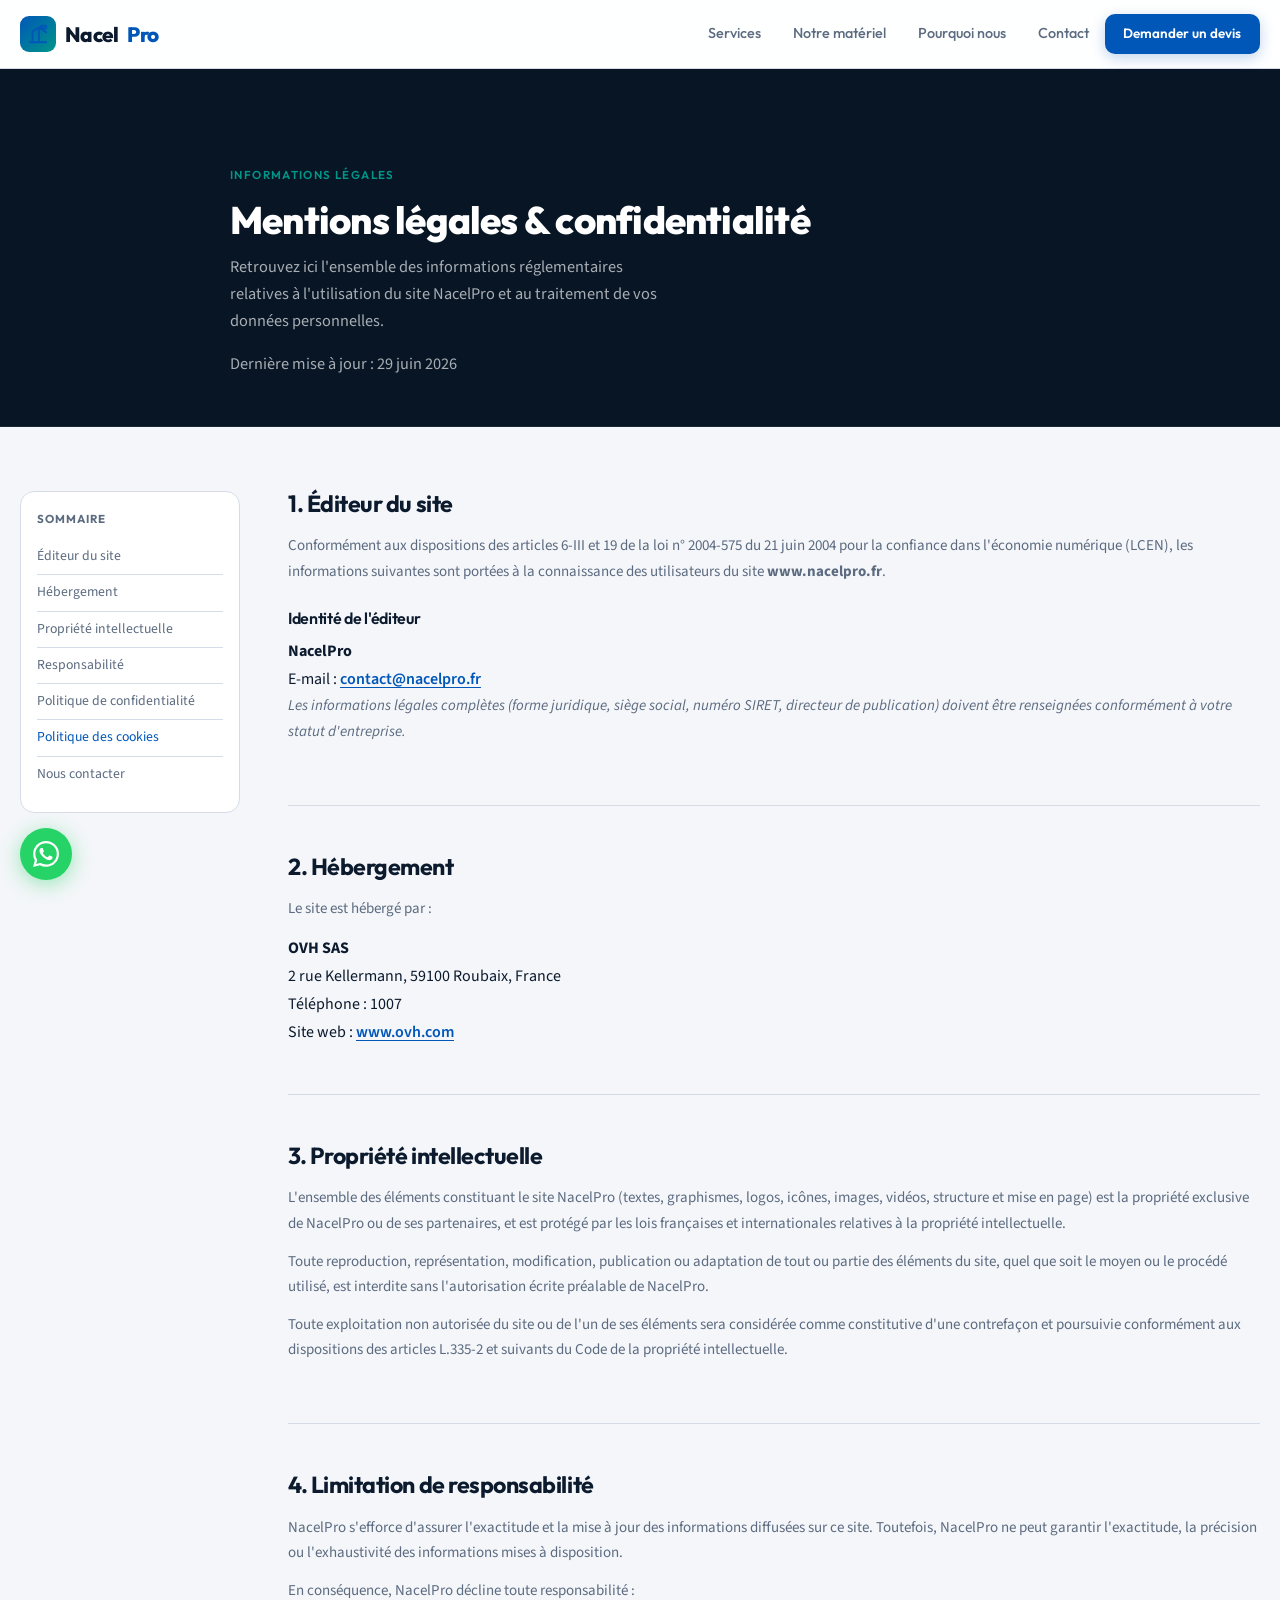
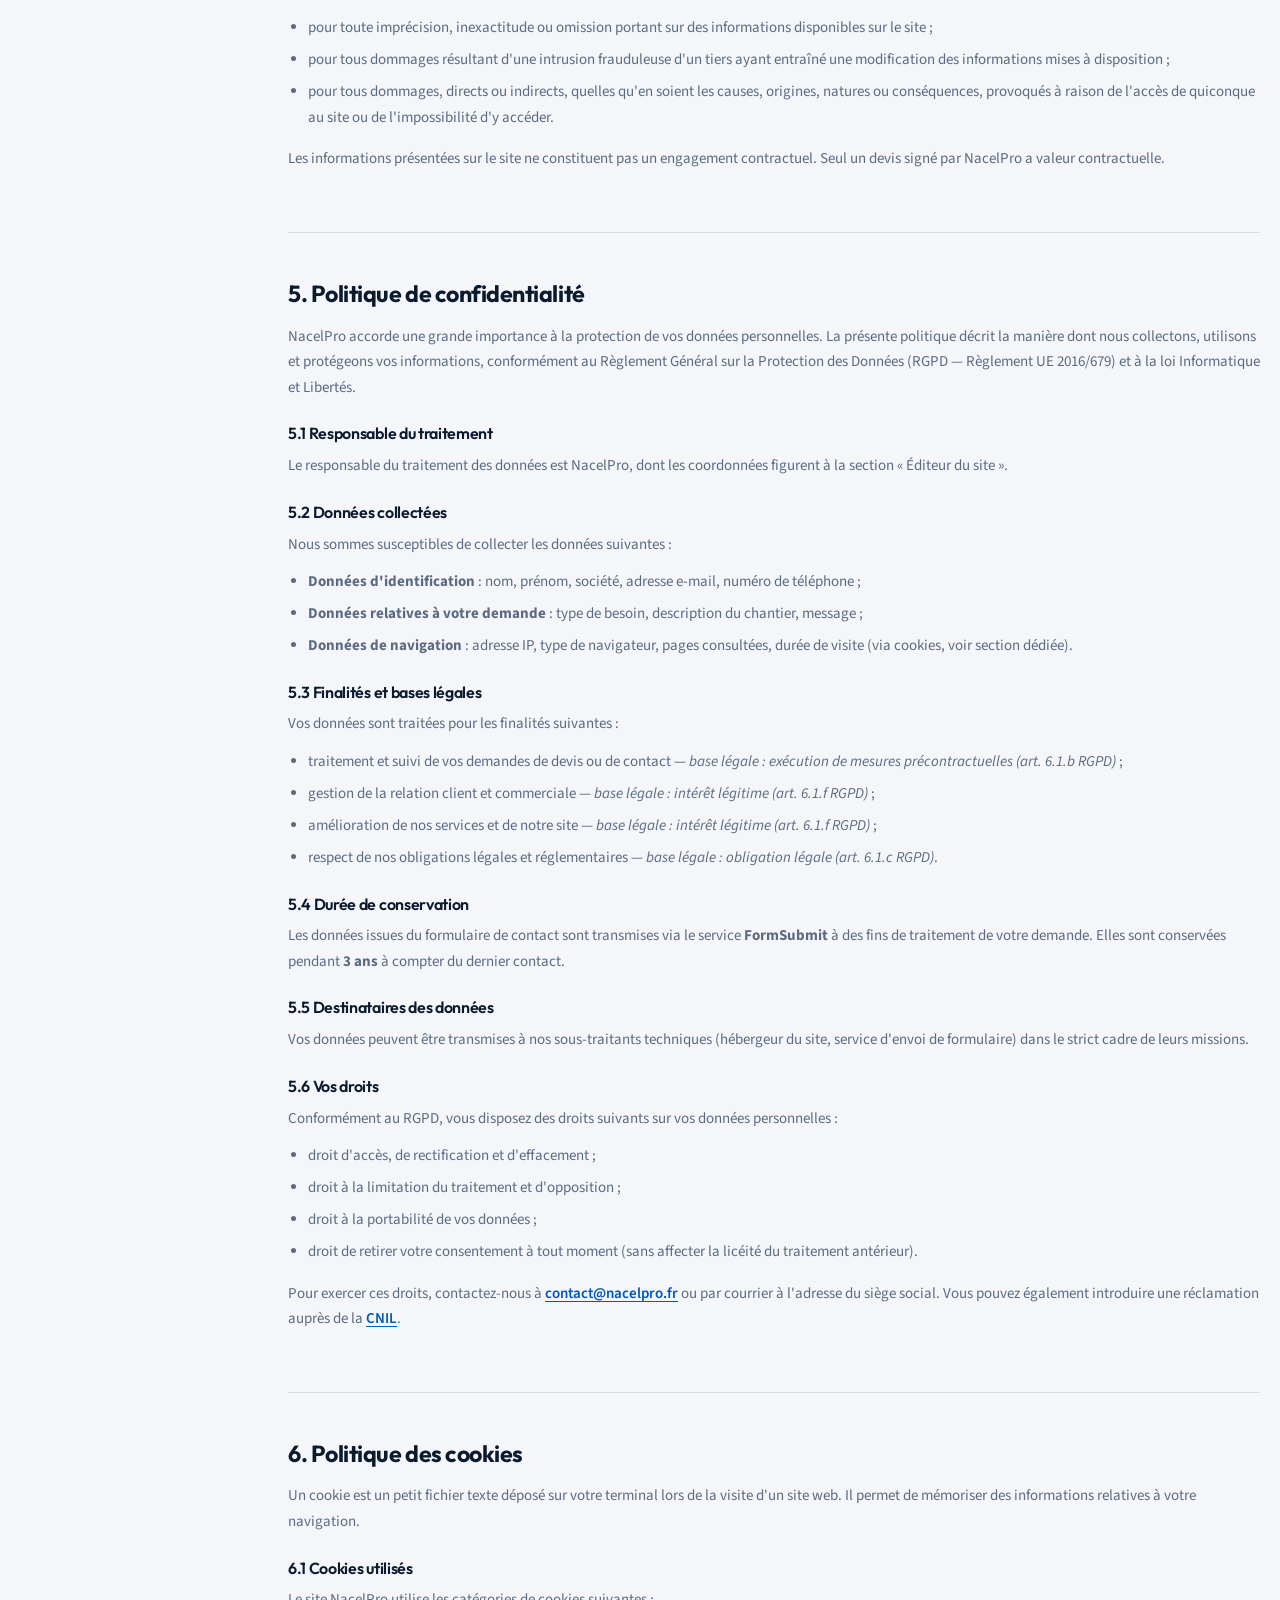
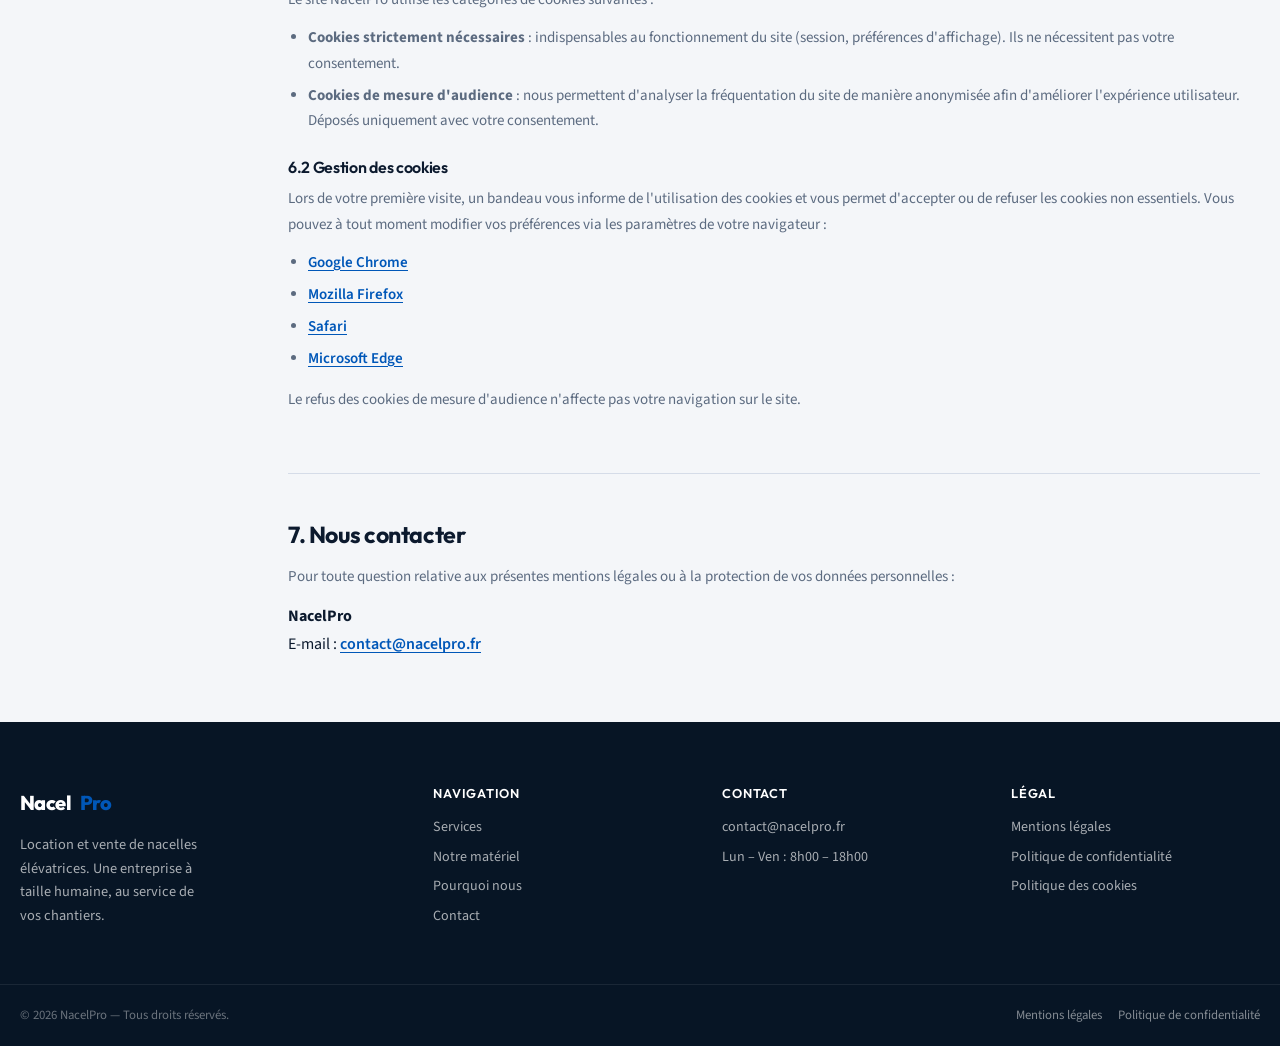
==== commit 0c4593fb: "Description de la modification" ====
--- a/mentions-legales.html
+++ b/mentions-legales.html
@@ -215,10 +215,15 @@
     </div>
   </footer>
 
+  <a href="#" data-whatsapp class="whatsapp-float" aria-label="Nous contacter sur WhatsApp">
+    <svg viewBox="0 0 24 24" width="26" height="26" fill="currentColor" aria-hidden="true"><path d="M17.472 14.382c-.297-.149-1.758-.867-2.03-.967-.273-.099-.471-.148-.67.15-.197.297-.767.966-.94 1.164-.173.199-.347.223-.644.075-.297-.15-1.255-.463-2.39-1.475-.883-.788-1.48-1.761-1.653-2.059-.173-.297-.018-.458.13-.606.134-.133.298-.347.446-.52.149-.174.198-.298.298-.497.099-.198.05-.371-.025-.52-.075-.149-.669-1.612-.916-2.207-.242-.579-.487-.5-.669-.51-.173-.008-.371-.01-.57-.01-.198 0-.52.074-.792.372-.272.297-1.04 1.016-1.04 2.479 0 1.462 1.065 2.875 1.213 3.074.149.198 2.096 3.2 5.077 4.487.709.306 1.262.489 1.694.625.712.227 1.36.195 1.871.118.571-.085 1.758-.719 2.006-1.413.248-.694.248-1.289.173-1.413-.074-.124-.272-.198-.57-.347m-5.421 7.403h-.004a9.87 9.87 0 01-5.031-1.378l-.361-.214-3.741.982.998-3.648-.235-.374a9.86 9.86 0 01-1.51-5.26c.001-5.45 4.436-9.884 9.888-9.884 2.64 0 5.122 1.03 6.988 2.898a9.825 9.825 0 012.893 6.994c-.003 5.45-4.435 9.884-9.885 9.884m8.413-18.297A11.815 11.815 0 0012.05 0C5.495 0 .16 5.335.157 11.892c0 2.096.547 4.142 1.588 5.945L.057 24l6.305-1.654a11.882 11.882 0 005.683 1.448h.005c6.554 0 11.89-5.335 11.893-11.893a11.821 11.821 0 00-3.48-8.413z"/></svg>
+  </a>
+
   <button class="back-to-top" id="backToTop" aria-label="Revenir en haut de la page">
     <svg viewBox="0 0 24 24" width="22" height="22" fill="none" stroke="currentColor" stroke-width="2.2" stroke-linecap="round" stroke-linejoin="round"><path d="m18 15-6-6-6 6"/></svg>
   </button>
 
+  <script src="js/config.js"></script>
   <script src="js/main.js"></script>
 </body>
 </html>
--- a/css/style.css
+++ b/css/style.css
@@ -24,8 +24,8 @@
   --shadow-sm: 0 1px 3px rgba(7, 21, 37, .06);
   --shadow-md: 0 8px 24px rgba(7, 21, 37, .08);
   --shadow-lg: 0 16px 48px rgba(7, 21, 37, .12);
-  --maxw: 1120px;
-  --maxw-narrow: 760px;
+  --maxw: 1320px;
+  --maxw-narrow: 860px;
   --transition: .22s cubic-bezier(.4, 0, .2, 1);
   --header-h: 68px;
   --section-pad: clamp(3.5rem, 7vw, 5.5rem);
@@ -53,7 +53,7 @@
   width: 100%;
   max-width: var(--maxw);
   margin: 0 auto;
-  padding-inline: clamp(1.125rem, 4vw, 1.75rem);
+  padding-inline: clamp(1rem, 2vw, 1.25rem);
 }
 .container--narrow { max-width: var(--maxw-narrow); }
 
@@ -102,6 +102,9 @@
   transition: color var(--transition);
 }
 .text-link:hover { color: var(--color-accent); }
+
+.lead--short { display: none; }
+.contact-head-mobile { display: none; }
 
 /* ===== Buttons ===== */
 .btn {
@@ -134,6 +137,21 @@
   color: var(--color-text);
 }
 .btn-ghost:hover { border-color: var(--color-primary); color: var(--color-primary); }
+.btn-whatsapp {
+  background: #25D366;
+  color: #fff;
+  box-shadow: 0 4px 14px rgba(37, 211, 102, .3);
+}
+.btn-whatsapp:hover {
+  background: #1fb855;
+  color: #fff;
+  box-shadow: 0 6px 18px rgba(37, 211, 102, .4);
+}
+.hero .btn-whatsapp {
+  background: #25D366;
+  border-color: transparent;
+}
+.hero .btn-whatsapp:hover { background: #1fb855; color: #fff; }
 .btn-sm { padding: .65rem 1.1rem; font-size: .84rem; }
 .btn-block { width: 100%; }
 .btn[aria-busy="true"] { opacity: .7; pointer-events: none; }
@@ -244,29 +262,48 @@
 .hero-bg {
   position: absolute; inset: 0;
   z-index: 0;
-}
+  overflow: hidden;
+}
+.hero-bg picture,
 .hero-bg img {
-  width: 100%; height: 100%;
+  display: block;
+  width: 100%;
+  height: 100%;
+}
+.hero-bg img {
   object-fit: cover;
-  object-position: center 30%;
+  object-position: 68% 32%;
+  /* Évite le flou GPU sur certains navigateurs */
+  -webkit-backface-visibility: hidden;
+  backface-visibility: hidden;
 }
 .hero-bg::after {
   content: '';
   position: absolute; inset: 0;
   background: linear-gradient(
-    105deg,
-    rgba(7, 21, 37, .94) 0%,
-    rgba(7, 21, 37, .82) 42%,
-    rgba(7, 21, 37, .45) 68%,
-    rgba(7, 21, 37, .25) 100%
+    90deg,
+    rgba(7, 21, 37, .96) 0%,
+    rgba(7, 21, 37, .9) 28%,
+    rgba(7, 21, 37, .55) 48%,
+    rgba(7, 21, 37, .2) 72%,
+    rgba(7, 21, 37, .05) 100%
   );
 }
 
-.hero-content {
+.hero-wrap {
   position: relative;
   z-index: 1;
+  display: flex;
+  align-items: center;
+  justify-content: flex-start;
+  min-height: inherit;
   padding-block: calc(var(--header-h) + 2rem) clamp(2.5rem, 6vw, 4rem);
-  max-width: 640px;
+}
+
+.hero-content {
+  width: 100%;
+  max-width: 620px;
+  text-align: left;
 }
 
 .hero .eyebrow { color: var(--color-accent); }
@@ -328,7 +365,7 @@
 .section-alt { background: var(--color-bg-alt); }
 
 .section-head {
-  max-width: 580px;
+  max-width: 680px;
   margin: 0 auto clamp(2rem, 5vw, 3rem);
   text-align: center;
 }
@@ -344,6 +381,21 @@
 .grid { display: grid; gap: var(--gap); }
 .grid-2 { grid-template-columns: repeat(2, 1fr); }
 .grid-3 { grid-template-columns: repeat(3, 1fr); }
+
+/* Carrousel horizontal (activé sur mobile) */
+.scroll-row {
+  scroll-snap-type: x mandatory;
+  -webkit-overflow-scrolling: touch;
+  scrollbar-width: none;
+}
+.scroll-row::-webkit-scrollbar { display: none; }
+.scroll-hint {
+  display: none;
+  font-size: .78rem;
+  color: var(--color-muted);
+  margin: -.5rem 0 .75rem;
+  text-align: center;
+}
 
 /* ===== Cards ===== */
 .card,
@@ -507,10 +559,12 @@
 /* ===== Contact ===== */
 .contact-inner {
   display: grid;
-  grid-template-columns: 1fr 1.15fr;
+  grid-template-columns: .85fr 1.15fr;
   gap: clamp(2rem, 5vw, 3.5rem);
   align-items: start;
 }
+.contact-info { order: 1; }
+.contact-form { order: 2; }
 .contact-info > p {
   color: var(--color-muted);
   margin-top: .875rem;
@@ -539,6 +593,10 @@
   background: var(--color-primary-light);
   display: grid; place-items: center;
   color: var(--color-primary);
+}
+.contact-ic--whatsapp {
+  background: #dcf8e8;
+  color: #25D366;
 }
 .contact-list strong {
   display: block;
@@ -715,6 +773,28 @@
 .back-to-top.show { opacity: 1; visibility: visible; transform: translateY(0); }
 .back-to-top:hover { background: var(--color-primary-dark); }
 
+/* ===== Bouton WhatsApp flottant ===== */
+.whatsapp-float {
+  position: fixed;
+  left: clamp(.75rem, 3vw, 1.25rem);
+  bottom: clamp(.75rem, 3vw, 1.25rem);
+  z-index: 90;
+  width: 52px; height: 52px;
+  border-radius: 50%;
+  background: #25D366;
+  color: #fff;
+  display: grid;
+  place-items: center;
+  box-shadow: 0 4px 20px rgba(37, 211, 102, .45);
+  transition: transform var(--transition), background var(--transition), box-shadow var(--transition);
+}
+.whatsapp-float:hover {
+  background: #1fb855;
+  transform: scale(1.06);
+  color: #fff;
+}
+.is-hidden { display: none !important; }
+
 /* ===== Scroll reveal ===== */
 .reveal { opacity: 0; transform: translateY(16px); transition: opacity .5s ease, transform .5s ease; }
 .reveal.visible { opacity: 1; transform: translateY(0); }
@@ -796,7 +876,15 @@
 
 /* ===== Responsive — mobile ===== */
 @media (max-width: 768px) {
-  :root { --header-h: 60px; }
+  :root {
+    --header-h: 56px;
+    --section-pad: 2.25rem;
+    --gap: .75rem;
+  }
+
+  .hide-mobile { display: none !important; }
+  .lead--full { display: none; }
+  .lead--short { display: block; margin-bottom: 1.25rem; }
 
   .header-cta { display: none; }
   .burger { display: flex; }
@@ -810,7 +898,7 @@
     align-items: stretch;
     gap: 0;
     margin: 0;
-    padding: 1rem clamp(1.125rem, 4vw, 1.75rem) 2rem;
+    padding: .75rem 1rem 1.5rem;
     background: var(--color-surface);
     overflow-y: auto;
     -webkit-overflow-scrolling: touch;
@@ -819,53 +907,157 @@
   }
   .main-nav.open { display: flex; }
   .main-nav a {
-    font-size: 1rem;
-    padding: .9rem 0;
+    font-size: .95rem;
+    padding: .75rem 0;
     border-bottom: 1px solid var(--color-border);
   }
   .main-nav a::after { display: none; }
   .nav-cta-mobile {
     display: inline-flex !important;
-    margin-top: 1rem;
+    margin-top: .75rem;
     width: 100%;
   }
 
+  /* Hero compact */
   .hero { min-height: auto; }
+  .hero-bg img { object-position: 75% center; }
   .hero-bg::after {
     background: linear-gradient(
       to bottom,
-      rgba(7, 21, 37, .88) 0%,
-      rgba(7, 21, 37, .75) 60%,
-      rgba(7, 21, 37, .6) 100%
+      rgba(7, 21, 37, .93) 0%,
+      rgba(7, 21, 37, .85) 70%,
+      rgba(7, 21, 37, .7) 100%
     );
   }
-  .hero-content {
-    padding-block: calc(var(--header-h) + 1.5rem) 2.5rem;
-    max-width: none;
-  }
-  .hero-actions { flex-direction: column; }
+  .hero-wrap { padding-block: calc(var(--header-h) + 1rem) 1.5rem; }
+  .hero h1 { font-size: 1.65rem; margin-bottom: .65rem; }
+  .hero-actions { margin-bottom: 1.25rem; flex-direction: column; }
   .hero-actions .btn { width: 100%; }
-  .hero-values { grid-template-columns: 1fr 1fr; gap: .5rem; }
-
-  .grid-2,
-  .grid-3 { grid-template-columns: 1fr; }
+
+  .whatsapp-float { width: 48px; height: 48px; }
+  .whatsapp-float svg { width: 24px; height: 24px; }
+  .back-to-top { width: 40px; height: 40px; bottom: 5.5rem; }
+
+  .hero-values {
+    display: flex;
+    gap: .5rem;
+    overflow-x: auto;
+    padding-top: 1rem;
+    margin-inline: -1rem;
+    padding-inline: 1rem;
+    border-top: 1px solid rgba(255, 255, 255, .12);
+    scroll-snap-type: x mandatory;
+    scrollbar-width: none;
+  }
+  .hero-values::-webkit-scrollbar { display: none; }
+  .hero-values li {
+    flex: 0 0 auto;
+    scroll-snap-align: start;
+    padding: .5rem .75rem;
+    white-space: nowrap;
+  }
+  .hero-values span { display: none; }
+  .hero-values strong { margin-bottom: 0; font-size: .78rem; }
+
+  /* Sections compactes */
+  .section-head { margin-bottom: 1.25rem; }
+  .section-head h2 { font-size: 1.35rem; }
+  .eyebrow { margin-bottom: .5rem; font-size: .68rem; }
+
+  /* Carrousels services & matériel */
+  .scroll-hint { display: block; }
+  .scroll-row {
+    display: flex;
+    gap: .75rem;
+    overflow-x: auto;
+    margin-inline: -1rem;
+    padding-inline: 1rem;
+    padding-bottom: .25rem;
+  }
+  .scroll-row > .card,
+  .scroll-row > .fleet-card {
+    flex: 0 0 min(78vw, 280px);
+    scroll-snap-align: start;
+    height: auto;
+    padding: 1rem;
+  }
+  .scroll-row .card-icon {
+    width: 36px; height: 36px;
+    margin-bottom: .65rem;
+  }
+  .scroll-row .card-icon svg { width: 18px; height: 18px; }
+  .scroll-row .card h3,
+  .scroll-row .fleet-card h3 { font-size: 1rem; }
+  .scroll-row .card p,
+  .scroll-row .fleet-card > p {
+    font-size: .85rem;
+    line-height: 1.5;
+    display: -webkit-box;
+    -webkit-line-clamp: 3;
+    -webkit-box-orient: vertical;
+    overflow: hidden;
+  }
+  .scroll-row .check-list { display: none; }
+  .scroll-row .fleet-tag { margin-bottom: .5rem; font-size: .65rem; }
+
+  .grid-2:not(.scroll-row),
+  .grid-3:not(.scroll-row) { grid-template-columns: 1fr; }
+
+  /* Engagement compact */
+  .avantages-inner { gap: 0; }
+  .avantages-text > h2 { font-size: 1.35rem; }
+  .feature-list--compact { margin-top: 1rem; gap: .65rem; }
+  .feature-list--compact li { gap: .65rem; }
+  .feature-list--compact .feature-bullet {
+    width: 24px; height: 24px;
+    font-size: .65rem;
+  }
+  .feature-list--compact strong { font-size: .9rem; }
+
+  /* Contact : formulaire en premier */
+  .contact-inner {
+    grid-template-columns: 1fr;
+    gap: 1.25rem;
+  }
+  .contact-head-mobile { display: block; }
+  .contact-head-mobile h2 { font-size: 1.35rem; }
+  .contact-form { order: 1; padding: 1.15rem; }
+  .contact-info { order: 2; }
+  .contact-list { margin-top: 0; gap: .5rem; }
+  .contact-list li { padding: .75rem; }
+  .contact-ic { width: 36px; height: 36px; }
+  .field { margin-bottom: .75rem; }
+  .field textarea { min-height: 90px; }
+  .consent { font-size: .8rem; margin-bottom: 1rem; }
+
+  /* Footer compact */
+  .site-footer { padding-top: 1.75rem; }
+  .footer-inner--compact {
+    grid-template-columns: 1fr 1fr;
+    gap: 1rem;
+    padding-bottom: 1.25rem;
+  }
+  .footer-brand { grid-column: 1 / -1; margin-bottom: 0; }
+  .footer-brand .logo-light { margin-bottom: 0; font-size: 1.1rem; }
+  .footer-col h4 { margin-bottom: .5rem; font-size: .72rem; }
+  .footer-col a, .footer-col span { font-size: .82rem; margin-bottom: .35rem; }
+  .footer-col--legal { grid-column: 1 / -1; }
+  .footer-col--legal a { display: inline; margin-right: .75rem; }
+  .footer-bottom { padding-block: .875rem; font-size: .75rem; }
+  .footer-legal { gap: .65rem; }
 
   .avantages-inner,
   .contact-inner { grid-template-columns: 1fr; }
 
-  .contact-list li { align-items: flex-start; }
-
   .form-row { grid-template-columns: 1fr; }
-
-  .footer-inner { grid-template-columns: 1fr; }
-  .footer-bottom { flex-direction: column; align-items: flex-start; }
 
   .legal-layout { grid-template-columns: 1fr; }
   .legal-toc { position: static; }
 }
 
 @media (max-width: 400px) {
-  .hero-values { grid-template-columns: 1fr; }
+  .scroll-row > .card,
+  .scroll-row > .fleet-card { flex: 0 0 85vw; }
 }
 
 @media (prefers-reduced-motion: reduce) {
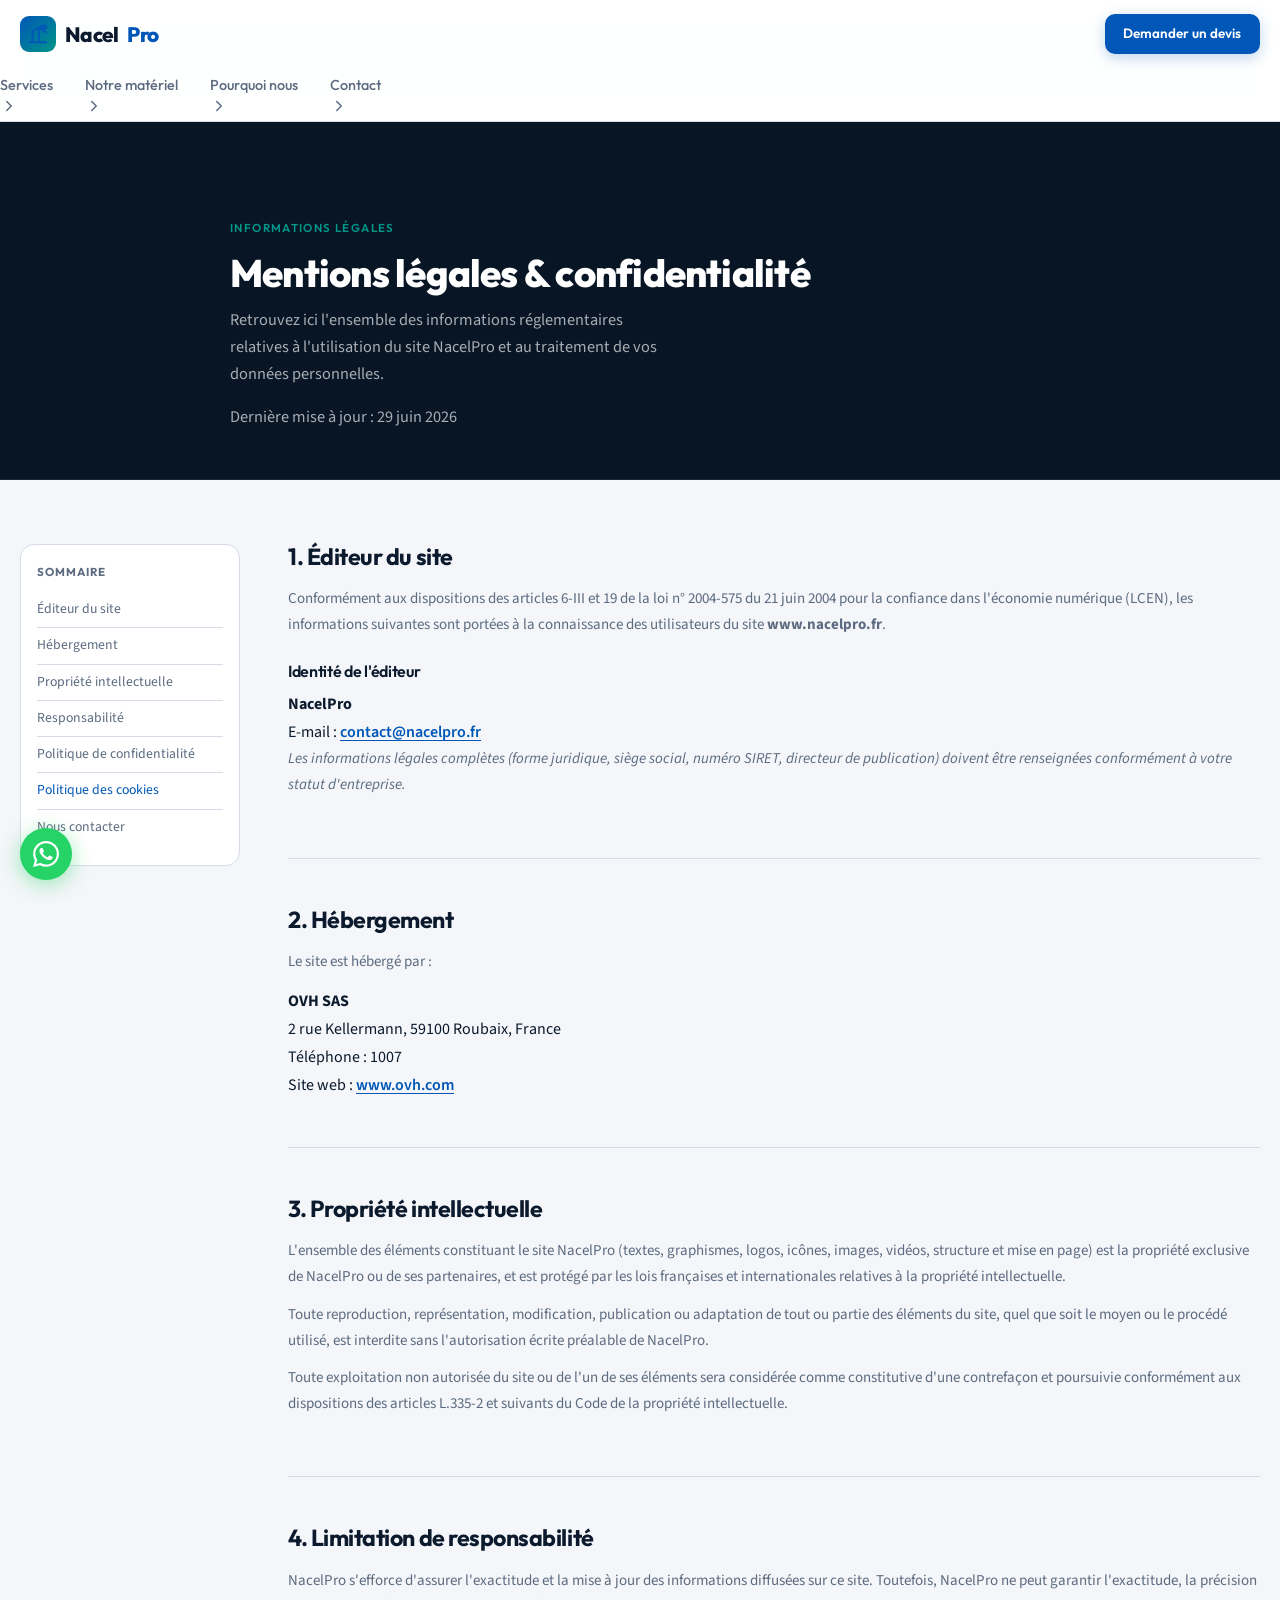
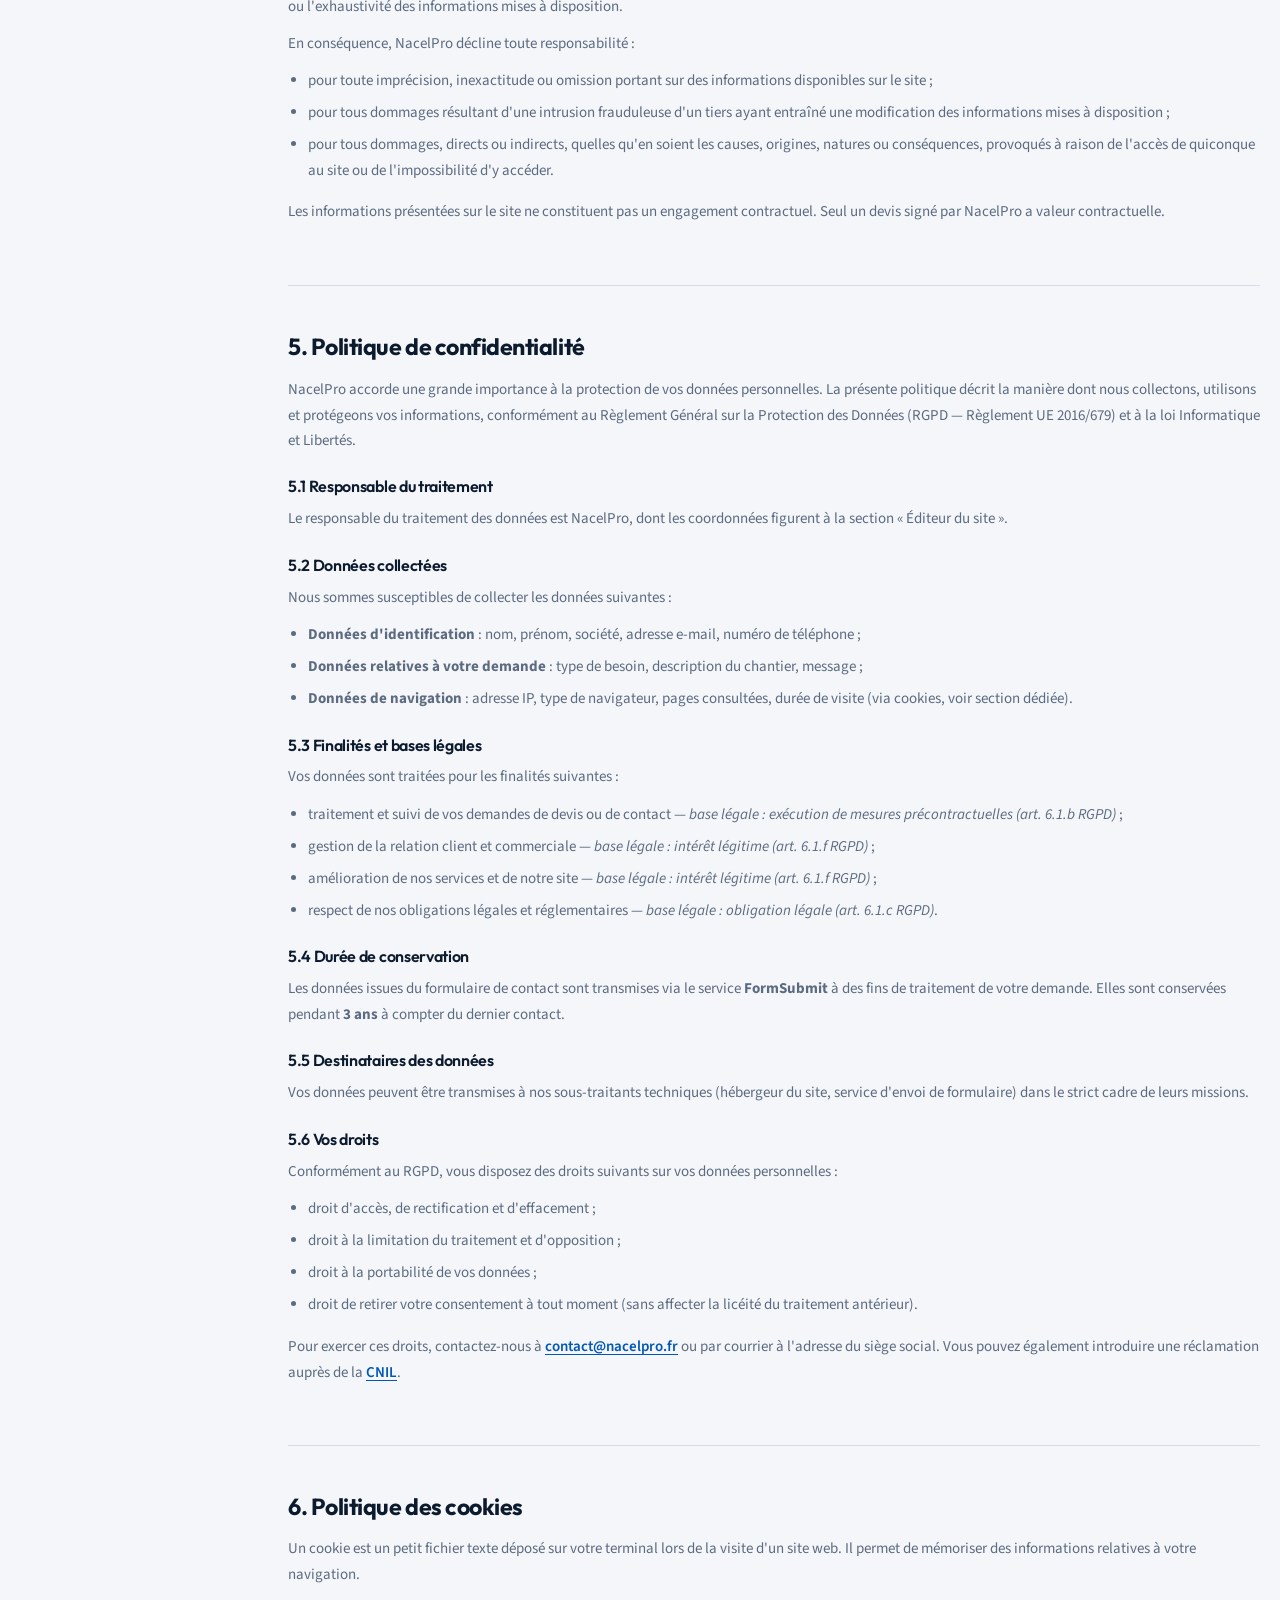
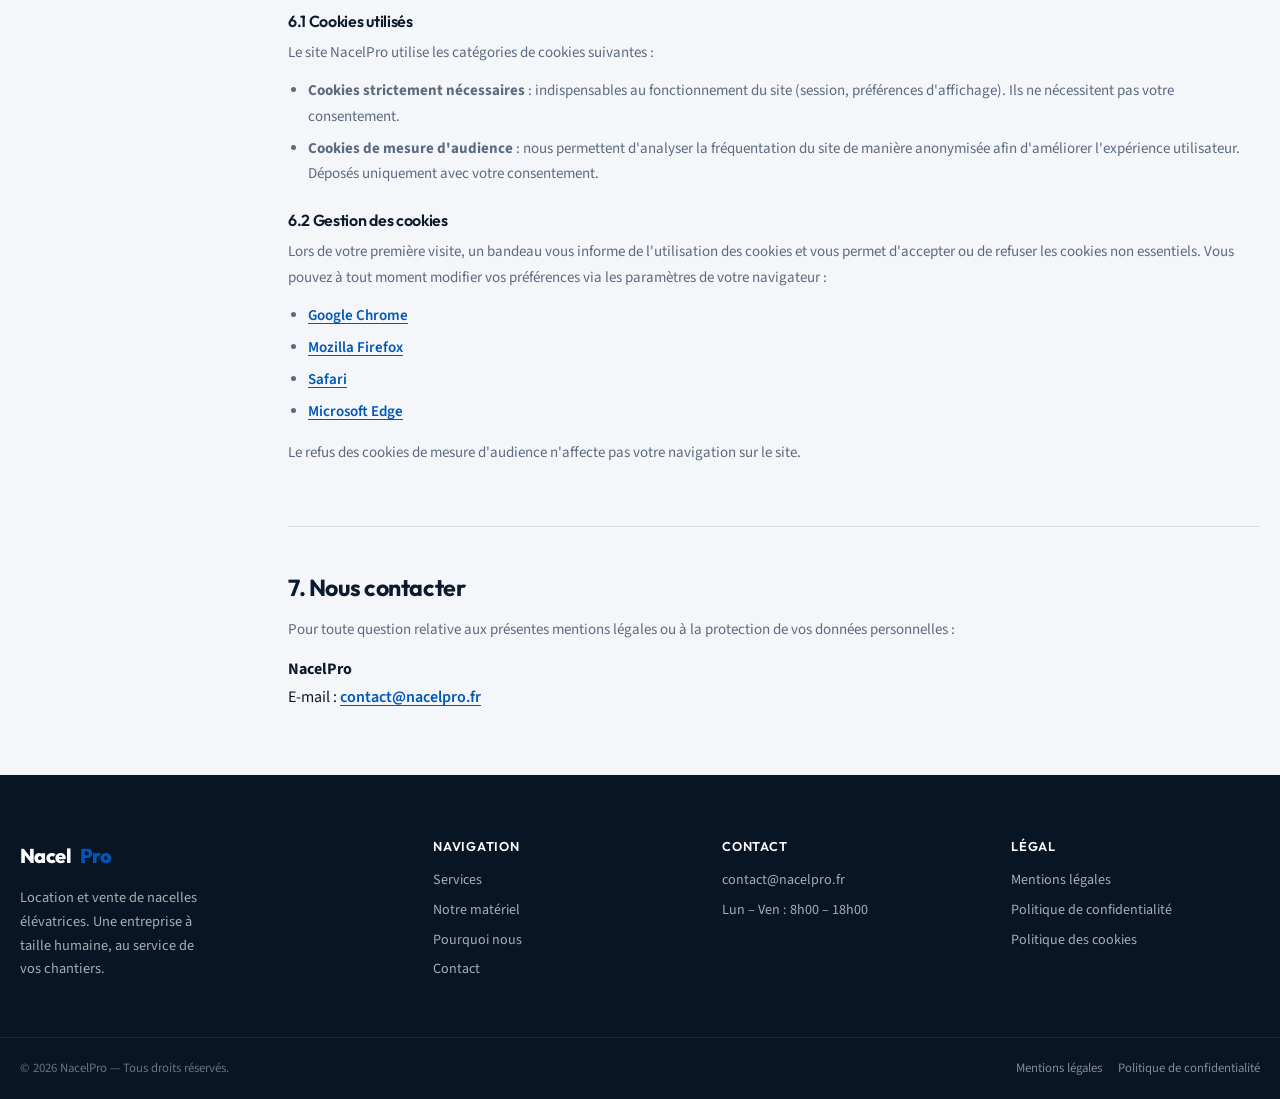
==== commit 6f90ad1a: "Description de la modification" ====
--- a/mentions-legales.html
+++ b/mentions-legales.html
@@ -26,18 +26,29 @@
         </span>
         Nacel<span>Pro</span>
       </a>
-      <nav class="main-nav" id="mainNav" aria-label="Navigation principale">
-        <a href="index.html#services">Services</a>
-        <a href="index.html#flotte">Notre matériel</a>
-        <a href="index.html#avantages">Pourquoi nous</a>
-        <a href="index.html#contact">Contact</a>
-        <a href="index.html#contact" class="btn btn-primary nav-cta-mobile">Demander un devis</a>
-      </nav>
       <a href="index.html#contact" class="btn btn-primary btn-sm header-cta">Demander un devis</a>
       <button class="burger" id="burger" aria-label="Ouvrir le menu" aria-expanded="false" aria-controls="mainNav">
         <span></span><span></span><span></span>
       </button>
     </div>
+
+    <div class="nav-backdrop" id="navBackdrop" aria-hidden="true"></div>
+
+    <nav class="main-nav" id="mainNav" aria-label="Navigation principale">
+      <div class="main-nav-links">
+        <a href="index.html#services"><span>Services</span><svg class="main-nav-chevron" viewBox="0 0 24 24" width="18" height="18" fill="none" stroke="currentColor" stroke-width="2" stroke-linecap="round" stroke-linejoin="round" aria-hidden="true"><path d="m9 18 6-6-6-6"/></svg></a>
+        <a href="index.html#flotte"><span>Notre matériel</span><svg class="main-nav-chevron" viewBox="0 0 24 24" width="18" height="18" fill="none" stroke="currentColor" stroke-width="2" stroke-linecap="round" stroke-linejoin="round" aria-hidden="true"><path d="m9 18 6-6-6-6"/></svg></a>
+        <a href="index.html#avantages"><span>Pourquoi nous</span><svg class="main-nav-chevron" viewBox="0 0 24 24" width="18" height="18" fill="none" stroke="currentColor" stroke-width="2" stroke-linecap="round" stroke-linejoin="round" aria-hidden="true"><path d="m9 18 6-6-6-6"/></svg></a>
+        <a href="index.html#contact"><span>Contact</span><svg class="main-nav-chevron" viewBox="0 0 24 24" width="18" height="18" fill="none" stroke="currentColor" stroke-width="2" stroke-linecap="round" stroke-linejoin="round" aria-hidden="true"><path d="m9 18 6-6-6-6"/></svg></a>
+      </div>
+      <div class="main-nav-footer">
+        <a href="index.html#contact" class="main-nav-cta main-nav-cta--devis">Devis</a>
+        <a href="#" data-whatsapp class="main-nav-cta main-nav-cta--whatsapp">
+          <svg viewBox="0 0 24 24" width="20" height="20" fill="currentColor" aria-hidden="true"><path d="M17.472 14.382c-.297-.149-1.758-.867-2.03-.967-.273-.099-.471-.148-.67.15-.197.297-.767.966-.94 1.164-.173.199-.347.223-.644.075-.297-.15-1.255-.463-2.39-1.475-.883-.788-1.48-1.761-1.653-2.059-.173-.297-.018-.458.13-.606.134-.133.298-.347.446-.52.149-.174.198-.298.298-.497.099-.198.05-.371-.025-.52-.075-.149-.669-1.612-.916-2.207-.242-.579-.487-.5-.669-.51-.173-.008-.371-.01-.57-.01-.198 0-.52.074-.792.372-.272.297-1.04 1.016-1.04 2.479 0 1.462 1.065 2.875 1.213 3.074.149.198 2.096 3.2 5.077 4.487.709.306 1.262.489 1.694.625.712.227 1.36.195 1.871.118.571-.085 1.758-.719 2.006-1.413.248-.694.248-1.289.173-1.413-.074-.124-.272-.198-.57-.347m-5.421 7.403h-.004a9.87 9.87 0 01-5.031-1.378l-.361-.214-3.741.982.998-3.648-.235-.374a9.86 9.86 0 01-1.51-5.26c.001-5.45 4.436-9.884 9.888-9.884 2.64 0 5.122 1.03 6.988 2.898a9.825 9.825 0 012.893 6.994c-.003 5.45-4.435 9.884-9.885 9.884m8.413-18.297A11.815 11.815 0 0012.05 0C5.495 0 .16 5.335.157 11.892c0 2.096.547 4.142 1.588 5.945L.057 24l6.305-1.654a11.882 11.882 0 005.683 1.448h.005c6.554 0 11.89-5.335 11.893-11.893a11.821 11.821 0 00-3.48-8.413z"/></svg>
+          WhatsApp
+        </a>
+      </div>
+    </nav>
   </header>
 
   <main id="main">
--- a/css/style.css
+++ b/css/style.css
@@ -224,30 +224,46 @@
 .main-nav a.active::after { width: 100%; }
 
 .nav-cta-mobile { display: none; }
+.main-nav-label,
+.main-nav-footer,
+.nav-backdrop { display: none; }
+.main-nav-links { display: contents; }
+
 .header-cta { flex-shrink: 0; }
 
 .burger {
   display: none;
   flex-direction: column;
   justify-content: center;
+  align-items: center;
   gap: 5px;
-  width: 44px; height: 44px;
-  background: none; border: 0;
-  cursor: pointer; padding: 10px;
-  z-index: 2;
-  border-radius: var(--radius);
-}
-.burger:hover { background: var(--color-bg); }
+  width: 42px; height: 42px;
+  background: var(--color-surface);
+  border: 1px solid var(--color-border);
+  cursor: pointer;
+  padding: 0;
+  z-index: 102;
+  border-radius: 11px;
+  transition: background var(--transition), border-color var(--transition), box-shadow var(--transition);
+}
+.burger:hover {
+  background: var(--color-bg);
+  border-color: #c5d0de;
+}
+.site-header.menu-is-open .burger {
+  background: var(--color-dark);
+  border-color: var(--color-dark);
+}
+.site-header.menu-is-open .burger span { background: #fff; }
 .burger span {
-  width: 22px; height: 2px;
+  width: 18px; height: 1.5px;
   background: var(--color-text);
   border-radius: 2px;
-  transition: var(--transition);
-  margin-inline: auto;
-}
-.burger.open span:nth-child(1) { transform: translateY(7px) rotate(45deg); }
-.burger.open span:nth-child(2) { opacity: 0; }
-.burger.open span:nth-child(3) { transform: translateY(-7px) rotate(-45deg); }
+  transition: transform .3s ease, opacity .2s ease, width .3s ease;
+}
+.burger.open span:nth-child(1) { transform: translateY(6.5px) rotate(45deg); }
+.burger.open span:nth-child(2) { opacity: 0; width: 0; }
+.burger.open span:nth-child(3) { transform: translateY(-6.5px) rotate(-45deg); }
 
 /* ===== Hero ===== */
 .hero {
@@ -322,6 +338,69 @@
   gap: .75rem;
   margin-bottom: 2rem;
 }
+
+/* Boutons hero premium */
+.btn-hero-cta {
+  display: inline-flex;
+  align-items: center;
+  gap: .75rem;
+  padding: .85rem 1.15rem;
+  border-radius: var(--radius-lg);
+  border: 1px solid transparent;
+  color: #fff;
+  font-family: var(--font-display);
+  transition: transform var(--transition), box-shadow var(--transition), filter var(--transition);
+  text-align: left;
+  min-height: 56px;
+}
+.btn-hero-cta:hover {
+  transform: translateY(-2px);
+  color: #fff;
+}
+.btn-hero-cta__icon {
+  flex-shrink: 0;
+  width: 42px;
+  height: 42px;
+  border-radius: 12px;
+  display: grid;
+  place-items: center;
+  background: rgba(255, 255, 255, .18);
+  box-shadow: inset 0 1px 0 rgba(255, 255, 255, .15);
+}
+.btn-hero-cta__label {
+  display: flex;
+  flex-direction: column;
+  gap: .15rem;
+  min-width: 0;
+}
+.btn-hero-cta__title {
+  font-size: .92rem;
+  font-weight: 700;
+  line-height: 1.25;
+  letter-spacing: -.01em;
+}
+.btn-hero-cta__sub {
+  font-family: var(--font-body);
+  font-size: .72rem;
+  font-weight: 500;
+  opacity: .88;
+  line-height: 1.3;
+}
+.btn-hero-cta--devis {
+  background: linear-gradient(145deg, #0068d6 0%, #004a9e 100%);
+  box-shadow: 0 6px 20px rgba(0, 87, 184, .35), inset 0 1px 0 rgba(255, 255, 255, .12);
+}
+.btn-hero-cta--devis:hover {
+  box-shadow: 0 10px 28px rgba(0, 87, 184, .45), inset 0 1px 0 rgba(255, 255, 255, .12);
+}
+.btn-hero-cta--whatsapp {
+  background: linear-gradient(145deg, #2ed06a 0%, #1a9e4a 100%);
+  box-shadow: 0 6px 20px rgba(37, 211, 102, .35), inset 0 1px 0 rgba(255, 255, 255, .15);
+}
+.btn-hero-cta--whatsapp:hover {
+  box-shadow: 0 10px 28px rgba(37, 211, 102, .45), inset 0 1px 0 rgba(255, 255, 255, .15);
+}
+
 .hero .btn-ghost {
   background: rgba(255, 255, 255, .1);
   border-color: rgba(255, 255, 255, .25);
@@ -796,8 +875,39 @@
 .is-hidden { display: none !important; }
 
 /* ===== Scroll reveal ===== */
-.reveal { opacity: 0; transform: translateY(16px); transition: opacity .5s ease, transform .5s ease; }
-.reveal.visible { opacity: 1; transform: translateY(0); }
+.section-reveal {
+  --section-progress: 0;
+  transition: opacity .7s cubic-bezier(.22, 1, .36, 1);
+}
+.section-reveal:not(.is-visible) { opacity: .92; }
+.section-reveal.is-visible { opacity: 1; }
+
+.reveal {
+  opacity: 0;
+  transform: translateY(24px);
+  transition:
+    opacity .65s cubic-bezier(.22, 1, .36, 1),
+    transform .65s cubic-bezier(.22, 1, .36, 1);
+  transition-delay: var(--reveal-delay, 0ms);
+  will-change: opacity, transform;
+}
+.reveal.visible {
+  opacity: 1;
+  transform: translateY(0);
+}
+.reveal--fade {
+  transform: translateY(12px);
+}
+.reveal--left {
+  transform: translateX(-20px);
+}
+.reveal--scale {
+  transform: scale(.96);
+}
+.reveal--left.visible,
+.reveal--scale.visible {
+  transform: translate(0) scale(1);
+}
 
 /* ===== Legal page ===== */
 .legal-hero {
@@ -889,37 +999,191 @@
   .header-cta { display: none; }
   .burger { display: flex; }
 
-  .main-nav {
-    display: none;
+  .nav-backdrop {
+    display: block;
     position: fixed;
     inset: 0;
     top: var(--header-h);
+    z-index: 110;
+    background: rgba(7, 21, 37, .45);
+    backdrop-filter: blur(6px);
+    -webkit-backdrop-filter: blur(6px);
+    opacity: 0;
+    visibility: hidden;
+    transition: opacity .4s ease, visibility .4s ease;
+  }
+  .nav-backdrop.show {
+    opacity: 1;
+    visibility: visible;
+  }
+
+  .site-header.menu-is-open { z-index: 120; }
+
+  .main-nav {
+    display: flex;
+    flex-direction: column;
+    align-items: stretch;
+    justify-content: flex-start;
+    position: fixed;
+    top: var(--header-h);
+    right: 0;
+    bottom: 0;
+    left: auto;
+    width: min(300px, 88vw);
+    height: calc(100dvh - var(--header-h));
+    margin: 0;
+    padding: 1.25rem 1.25rem max(1.5rem, env(safe-area-inset-bottom));
+    background: var(--color-surface);
+    border-left: 1px solid var(--color-border);
+    box-shadow: -16px 0 48px rgba(7, 21, 37, .1);
+    z-index: 115;
+    overflow: hidden;
+    transform: translate3d(100%, 0, 0);
+    opacity: 0;
+    visibility: hidden;
+    pointer-events: none;
+    transition:
+      transform .5s cubic-bezier(.16, 1, .3, 1),
+      opacity .35s ease,
+      visibility 0s linear .5s;
+  }
+  .main-nav.open {
+    transform: translate3d(0, 0, 0);
+    opacity: 1;
+    visibility: visible;
+    pointer-events: auto;
+    transition:
+      transform .5s cubic-bezier(.16, 1, .3, 1),
+      opacity .35s ease,
+      visibility 0s;
+  }
+
+  .main-nav-links {
+    display: flex;
     flex-direction: column;
     align-items: stretch;
     gap: 0;
-    margin: 0;
-    padding: .75rem 1rem 1.5rem;
-    background: var(--color-surface);
-    overflow-y: auto;
-    -webkit-overflow-scrolling: touch;
-    border-top: 1px solid var(--color-border);
-    box-shadow: var(--shadow-lg);
-  }
-  .main-nav.open { display: flex; }
-  .main-nav a {
-    font-size: .95rem;
-    padding: .75rem 0;
+    flex: 0 0 auto;
+    width: 100%;
+    padding-top: .5rem;
+  }
+
+  .main-nav-links a {
+    display: flex;
+    align-items: center;
+    justify-content: space-between;
+    width: 100%;
+    text-align: left;
+    gap: .75rem;
+    font-family: var(--font-display);
+    font-size: 1.05rem;
+    font-weight: 600;
+    color: var(--color-text);
+    padding: 1rem 0;
+    border-radius: 0;
+    border: none;
     border-bottom: 1px solid var(--color-border);
-  }
-  .main-nav a::after { display: none; }
-  .nav-cta-mobile {
-    display: inline-flex !important;
-    margin-top: .75rem;
+    background: transparent;
+    opacity: 0;
+    transform: translateX(20px);
+    transition:
+      opacity .4s cubic-bezier(.22, 1, .36, 1),
+      transform .4s cubic-bezier(.22, 1, .36, 1),
+      color .2s ease,
+      padding-left .2s ease;
+  }
+  .main-nav-links a:last-child { border-bottom: none; }
+  .main-nav-links a::after { display: none; }
+  .main-nav-links a:hover,
+  .main-nav-links a.active {
+    color: var(--color-primary);
+    padding-left: .35rem;
+    background: transparent;
+  }
+  .main-nav-chevron {
+    flex-shrink: 0;
+    color: var(--color-muted);
+    opacity: .55;
+    transition: transform .25s ease, color .2s ease, opacity .2s ease;
+  }
+  .main-nav-links a:hover .main-nav-chevron,
+  .main-nav-links a.active .main-nav-chevron {
+    color: var(--color-primary);
+    opacity: 1;
+    transform: translateX(3px);
+  }
+
+  .main-nav.open .main-nav-links a {
+    opacity: 1;
+    transform: translateX(0);
+  }
+  .main-nav.open .main-nav-links a:nth-child(1) { transition-delay: .1s; }
+  .main-nav.open .main-nav-links a:nth-child(2) { transition-delay: .16s; }
+  .main-nav.open .main-nav-links a:nth-child(3) { transition-delay: .22s; }
+  .main-nav.open .main-nav-links a:nth-child(4) { transition-delay: .28s; }
+  .main-nav:not(.open) .main-nav-links a {
+    transition-delay: 0s !important;
+    opacity: 0;
+    transform: translateX(16px);
+  }
+
+  .main-nav-footer {
+    display: flex;
+    flex-direction: column;
+    align-items: stretch;
+    gap: .55rem;
+    flex-shrink: 0;
     width: 100%;
-  }
+    margin-top: auto;
+    padding-top: 1.25rem;
+    border-top: none;
+    opacity: 0;
+    transform: translateY(14px);
+    transition:
+      opacity .4s cubic-bezier(.22, 1, .36, 1) .32s,
+      transform .4s cubic-bezier(.22, 1, .36, 1) .32s;
+  }
+  .main-nav.open .main-nav-footer {
+    opacity: 1;
+    transform: translateY(0);
+  }
+  .main-nav:not(.open) .main-nav-footer {
+    transition-delay: 0s !important;
+    opacity: 0;
+    transform: translateY(10px);
+  }
+
+  .main-nav .main-nav-cta {
+    display: inline-flex;
+    align-items: center;
+    justify-content: center;
+    gap: .45rem;
+    width: 100%;
+    padding: .9rem 1rem;
+    border-radius: 12px;
+    font-family: var(--font-display);
+    font-size: .92rem;
+    font-weight: 600;
+    color: #fff !important;
+    text-align: center;
+    line-height: 1.2;
+    transition: transform var(--transition), box-shadow var(--transition);
+  }
+  .main-nav .main-nav-cta::after { display: none; }
+  .main-nav .main-nav-cta:hover { color: #fff !important; transform: translateY(-1px); }
+  .main-nav-cta--devis {
+    background: linear-gradient(145deg, #0068d6, #004a9e);
+    box-shadow: 0 4px 16px rgba(0, 87, 184, .28);
+  }
+  .main-nav-cta--whatsapp {
+    background: linear-gradient(145deg, #2ed06a, #1a9e4a);
+    box-shadow: 0 4px 16px rgba(37, 211, 102, .28);
+  }
+
+  .burger { z-index: 125; }
+  .logo { z-index: 125; }
 
   /* Hero compact */
-  .hero { min-height: auto; }
   .hero-bg img { object-position: 75% center; }
   .hero-bg::after {
     background: linear-gradient(
@@ -931,8 +1195,41 @@
   }
   .hero-wrap { padding-block: calc(var(--header-h) + 1rem) 1.5rem; }
   .hero h1 { font-size: 1.65rem; margin-bottom: .65rem; }
-  .hero-actions { margin-bottom: 1.25rem; flex-direction: column; }
-  .hero-actions .btn { width: 100%; }
+  .hero-actions {
+    display: grid;
+    grid-template-columns: 1fr 1fr;
+    gap: .65rem;
+    margin-bottom: 1.25rem;
+  }
+  .btn-hero-cta {
+    flex-direction: column;
+    align-items: center;
+    justify-content: center;
+    text-align: center;
+    padding: 1rem .65rem;
+    min-height: 108px;
+    border-radius: 16px;
+    gap: .55rem;
+  }
+  .btn-hero-cta__icon {
+    width: 44px;
+    height: 44px;
+    border-radius: 50%;
+    background: rgba(255, 255, 255, .22);
+  }
+  .btn-hero-cta__label {
+    align-items: center;
+    gap: .2rem;
+  }
+  .btn-hero-cta__title {
+    font-size: .82rem;
+    line-height: 1.2;
+  }
+  .btn-hero-cta__sub {
+    font-size: .66rem;
+    opacity: .9;
+  }
+  .btn-hero-cta:active { transform: scale(.98); }
 
   .whatsapp-float { width: 48px; height: 48px; }
   .whatsapp-float svg { width: 24px; height: 24px; }
@@ -1067,5 +1364,8 @@
     transition-duration: .001ms !important;
     scroll-behavior: auto !important;
   }
-  .reveal { opacity: 1; transform: none; }
-}
+  .reveal,
+  .section-reveal { opacity: 1; transform: none; }
+  .main-nav.open .main-nav-links a,
+  .main-nav.open .main-nav-footer { opacity: 1; transform: none; }
+}
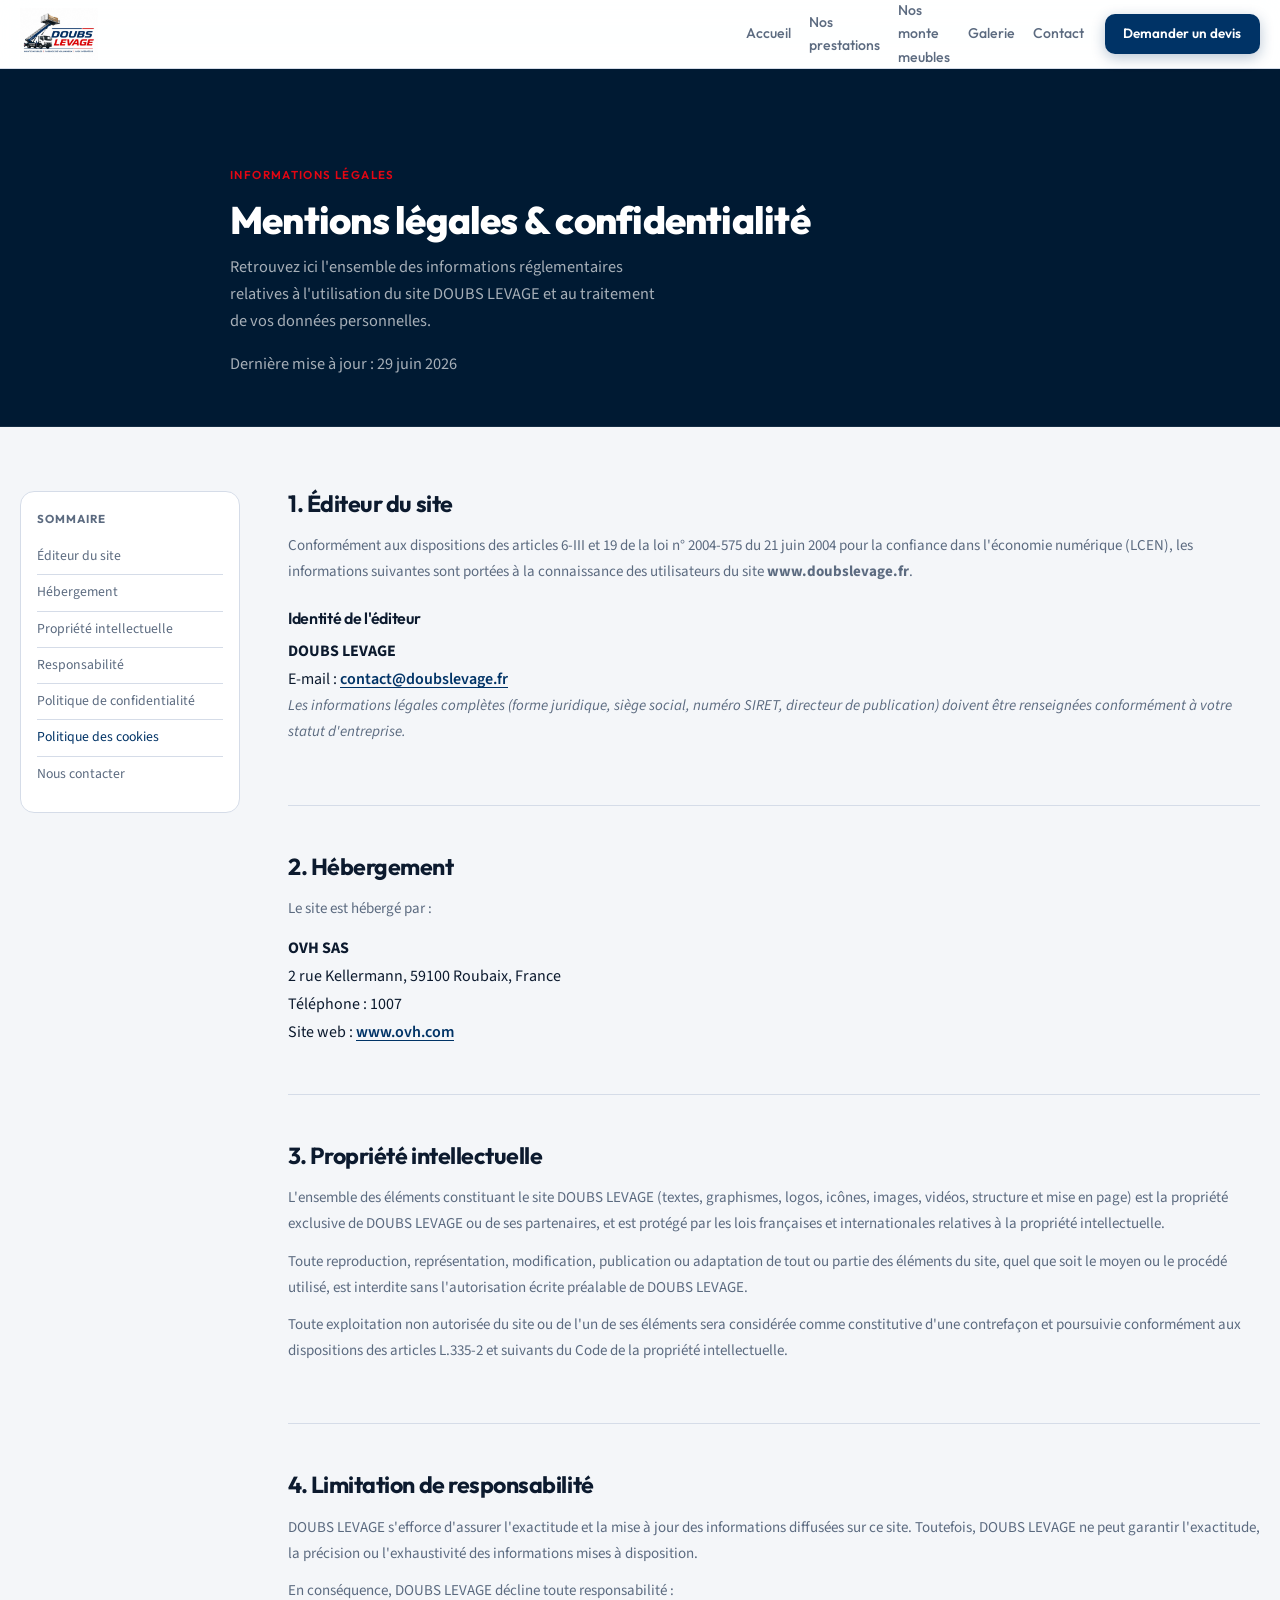
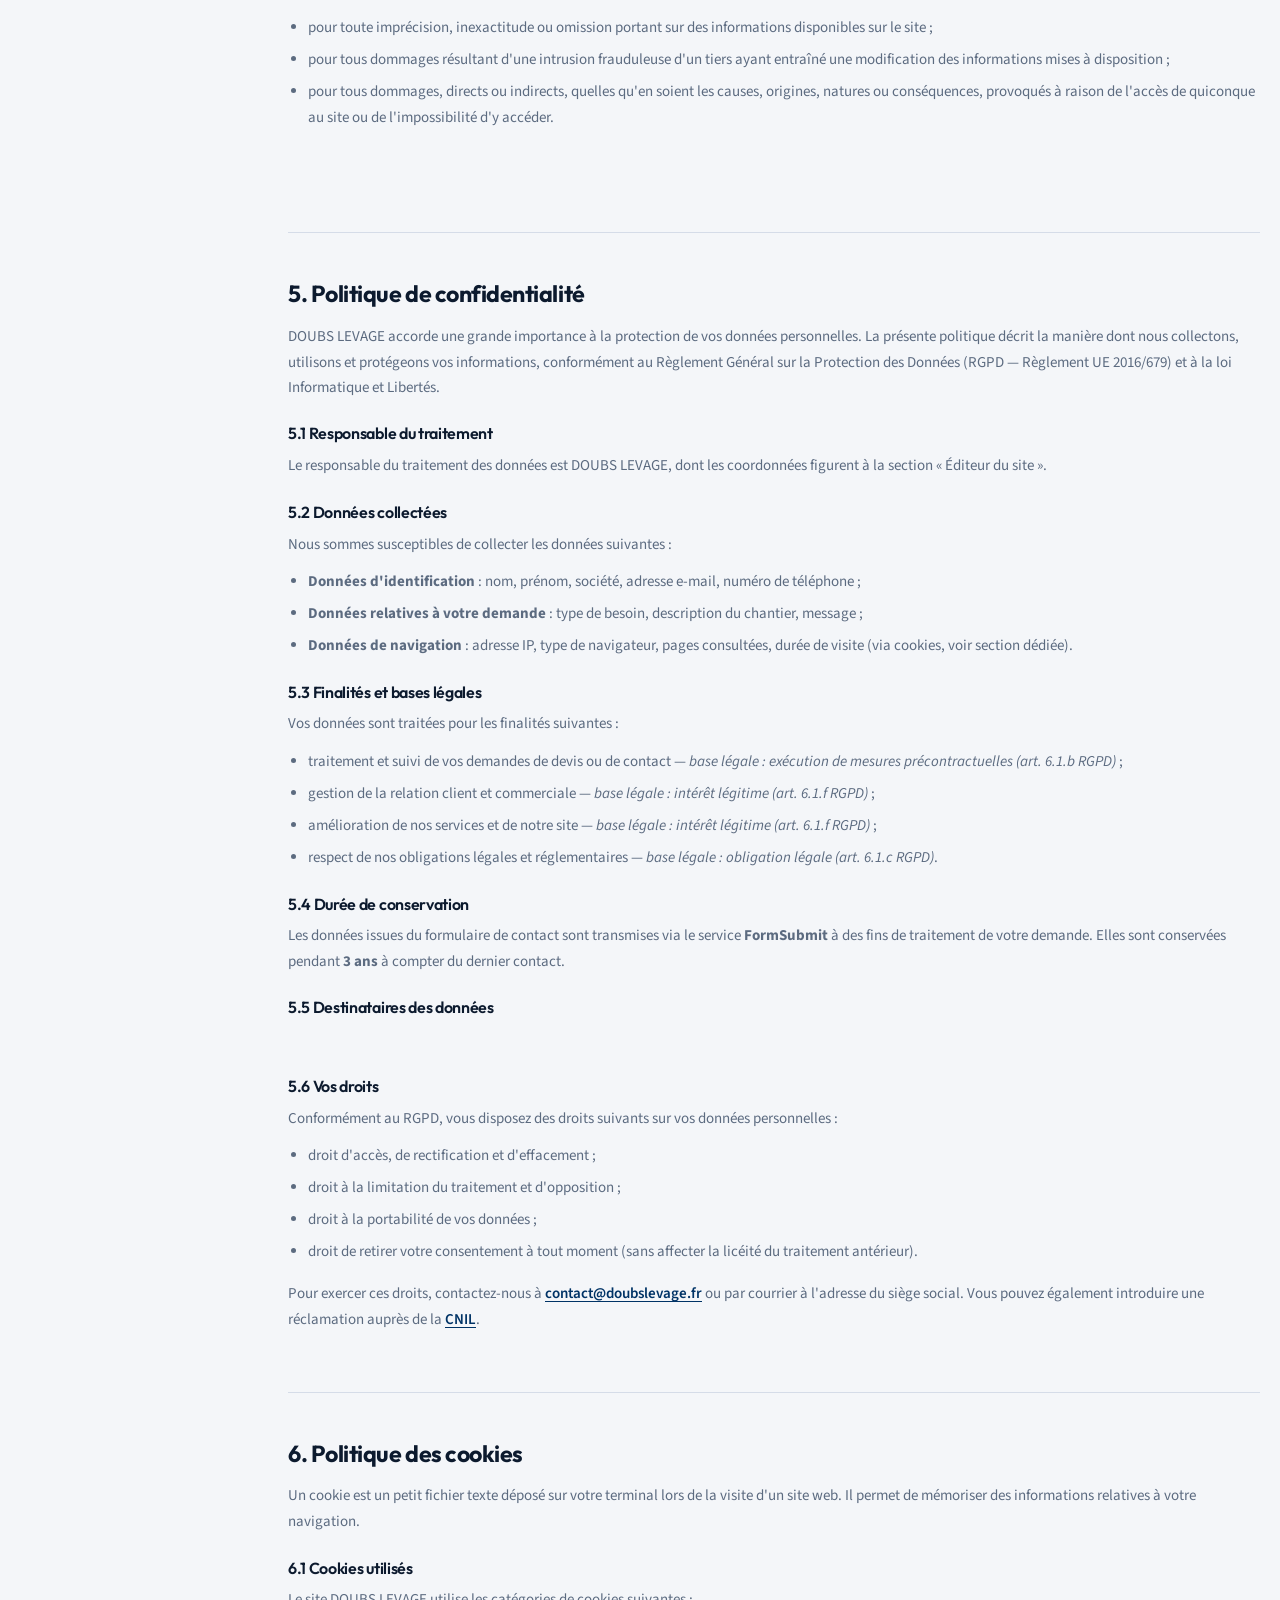
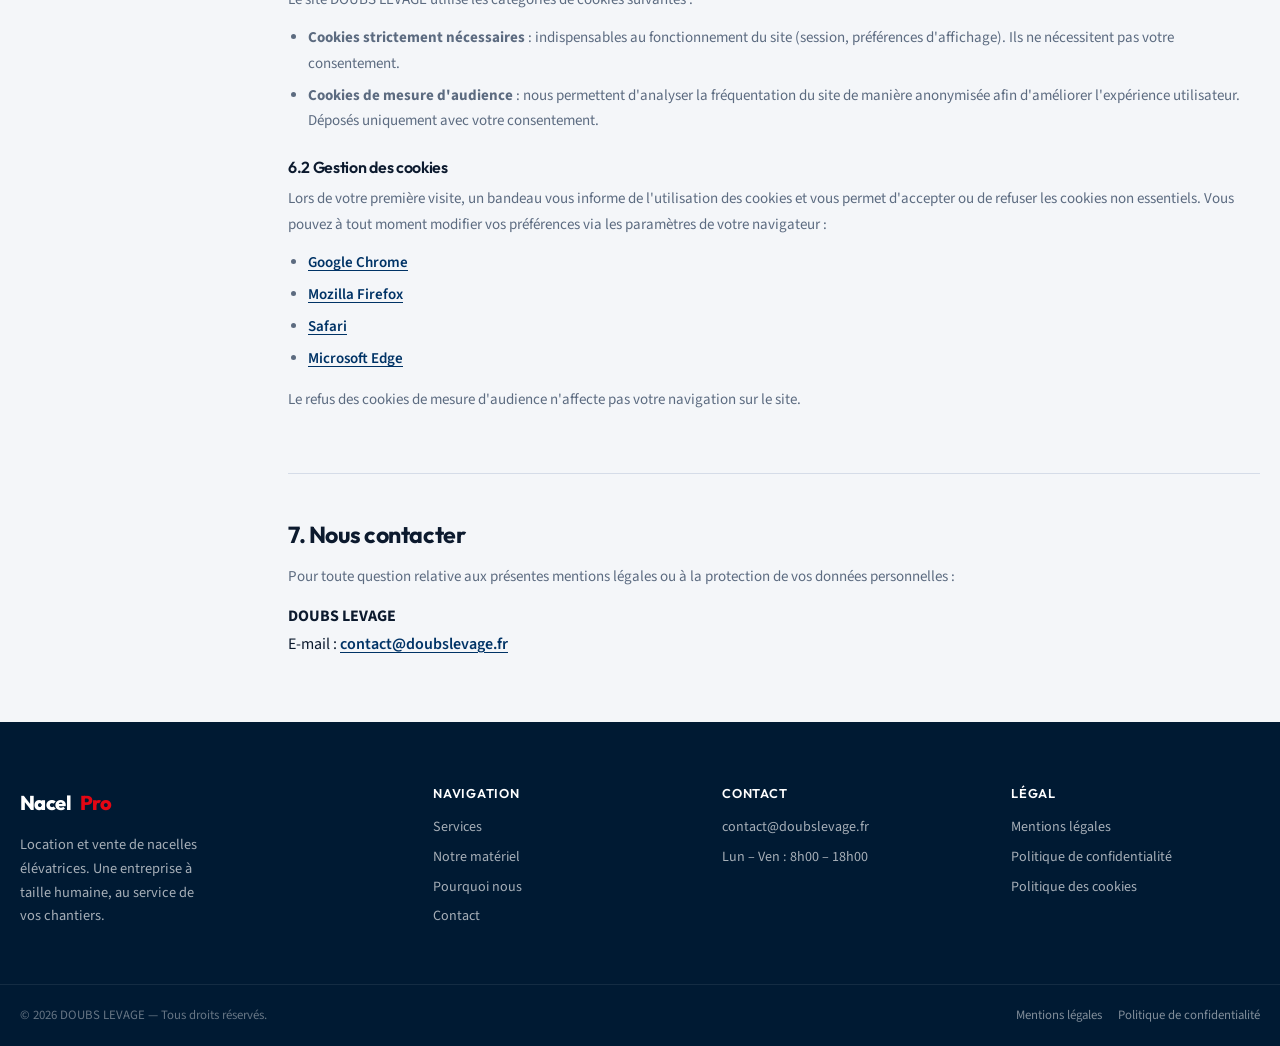
==== commit 2d035545: "Description de la modification" ====
--- a/mentions-legales.html
+++ b/mentions-legales.html
@@ -3,11 +3,11 @@
 <head>
   <meta charset="UTF-8" />
   <meta name="viewport" content="width=device-width, initial-scale=1.0" />
-  <title>Mentions légales & Politique de confidentialité — NacelPro</title>
-  <meta name="description" content="Mentions légales, politique de confidentialité et politique des cookies du site NacelPro." />
+  <title>Mentions légales & Politique de confidentialité — DOUBS LEVAGE</title>
+  <meta name="description" content="Mentions légales, politique de confidentialité et politique des cookies du site DOUBS LEVAGE." />
   <meta name="robots" content="noindex, follow" />
-  <meta name="theme-color" content="#0057B8" />
-  <link rel="icon" href="data:image/svg+xml,%3Csvg xmlns='http://www.w3.org/2000/svg' viewBox='0 0 24 24'%3E%3Crect width='24' height='24' rx='5' fill='%230057B8'/%3E%3Cpath d='M6 19V8l7-3 5 3' stroke='white' stroke-width='1.8' fill='none' stroke-linecap='round' stroke-linejoin='round'/%3E%3C/svg%3E" />
+  <meta name="theme-color" content="#003366" />
+  <link rel="icon" href="data:image/svg+xml,%3Csvg xmlns='http://www.w3.org/2000/svg' viewBox='0 0 24 24'%3E%3Crect width='24' height='24' rx='5' fill='%23003366'/%3E%3Cpath d='M6 19V8l7-3 5 3' stroke='%23E30613' stroke-width='1.8' fill='none' stroke-linecap='round' stroke-linejoin='round'/%3E%3C/svg%3E" />
   <link rel="preconnect" href="https://fonts.googleapis.com" />
   <link rel="preconnect" href="https://fonts.gstatic.com" crossorigin />
   <link href="https://fonts.googleapis.com/css2?family=Outfit:wght@500;600;700;800&family=Source+Sans+3:wght@400;500;600;700&display=swap" rel="stylesheet" />
@@ -18,13 +18,8 @@
 
   <header class="site-header" id="top">
     <div class="container nav">
-      <a href="index.html" class="logo">
-        <span class="logo-mark" aria-hidden="true">
-          <svg viewBox="0 0 24 24" width="22" height="22" fill="none" stroke="currentColor" stroke-width="2" stroke-linecap="round" stroke-linejoin="round">
-            <path d="M3 21h18" /><path d="M6 21V9l7-4 8 5" /><path d="M13 5v16" /><rect x="15" y="3" width="6" height="3" rx="1" />
-          </svg>
-        </span>
-        Nacel<span>Pro</span>
+      <a href="index.html" class="logo logo--img">
+        <img src="assets/images/logo-doubs-levage.png" alt="DOUBS LEVAGE" width="180" height="65" />
       </a>
       <a href="index.html#contact" class="btn btn-primary btn-sm header-cta">Demander un devis</a>
       <button class="burger" id="burger" aria-label="Ouvrir le menu" aria-expanded="false" aria-controls="mainNav">
@@ -36,9 +31,10 @@
 
     <nav class="main-nav" id="mainNav" aria-label="Navigation principale">
       <div class="main-nav-links">
-        <a href="index.html#services"><span>Services</span><svg class="main-nav-chevron" viewBox="0 0 24 24" width="18" height="18" fill="none" stroke="currentColor" stroke-width="2" stroke-linecap="round" stroke-linejoin="round" aria-hidden="true"><path d="m9 18 6-6-6-6"/></svg></a>
-        <a href="index.html#flotte"><span>Notre matériel</span><svg class="main-nav-chevron" viewBox="0 0 24 24" width="18" height="18" fill="none" stroke="currentColor" stroke-width="2" stroke-linecap="round" stroke-linejoin="round" aria-hidden="true"><path d="m9 18 6-6-6-6"/></svg></a>
-        <a href="index.html#avantages"><span>Pourquoi nous</span><svg class="main-nav-chevron" viewBox="0 0 24 24" width="18" height="18" fill="none" stroke="currentColor" stroke-width="2" stroke-linecap="round" stroke-linejoin="round" aria-hidden="true"><path d="m9 18 6-6-6-6"/></svg></a>
+        <a href="index.html"><span>Accueil</span><svg class="main-nav-chevron" viewBox="0 0 24 24" width="18" height="18" fill="none" stroke="currentColor" stroke-width="2" stroke-linecap="round" stroke-linejoin="round" aria-hidden="true"><path d="m9 18 6-6-6-6"/></svg></a>
+        <a href="index.html#services"><span>Nos prestations</span><svg class="main-nav-chevron" viewBox="0 0 24 24" width="18" height="18" fill="none" stroke="currentColor" stroke-width="2" stroke-linecap="round" stroke-linejoin="round" aria-hidden="true"><path d="m9 18 6-6-6-6"/></svg></a>
+        <a href="index.html#materiel"><span>Nos monte meubles</span><svg class="main-nav-chevron" viewBox="0 0 24 24" width="18" height="18" fill="none" stroke="currentColor" stroke-width="2" stroke-linecap="round" stroke-linejoin="round" aria-hidden="true"><path d="m9 18 6-6-6-6"/></svg></a>
+        <a href="index.html#galerie"><span>Galerie</span><svg class="main-nav-chevron" viewBox="0 0 24 24" width="18" height="18" fill="none" stroke="currentColor" stroke-width="2" stroke-linecap="round" stroke-linejoin="round" aria-hidden="true"><path d="m9 18 6-6-6-6"/></svg></a>
         <a href="index.html#contact"><span>Contact</span><svg class="main-nav-chevron" viewBox="0 0 24 24" width="18" height="18" fill="none" stroke="currentColor" stroke-width="2" stroke-linecap="round" stroke-linejoin="round" aria-hidden="true"><path d="m9 18 6-6-6-6"/></svg></a>
       </div>
       <div class="main-nav-footer">
@@ -56,7 +52,7 @@
       <div class="container container--narrow">
         <span class="eyebrow">Informations légales</span>
         <h1>Mentions légales &amp; confidentialité</h1>
-        <p>Retrouvez ici l'ensemble des informations réglementaires relatives à l'utilisation du site NacelPro et au traitement de vos données personnelles.</p>
+        <p>Retrouvez ici l'ensemble des informations réglementaires relatives à l'utilisation du site DOUBS LEVAGE et au traitement de vos données personnelles.</p>
         <p class="legal-updated">Dernière mise à jour : 29 juin 2026</p>
       </div>
     </div>
@@ -77,11 +73,11 @@
 
         <section id="editeur">
           <h2>1. Éditeur du site</h2>
-          <p>Conformément aux dispositions des articles 6-III et 19 de la loi n° 2004-575 du 21 juin 2004 pour la confiance dans l'économie numérique (LCEN), les informations suivantes sont portées à la connaissance des utilisateurs du site <strong>www.nacelpro.fr</strong>.</p>
+          <p>Conformément aux dispositions des articles 6-III et 19 de la loi n° 2004-575 du 21 juin 2004 pour la confiance dans l'économie numérique (LCEN), les informations suivantes sont portées à la connaissance des utilisateurs du site <strong>www.doubslevage.fr</strong>.</p>
           <h3>Identité de l'éditeur</h3>
           <address>
-            <strong>NacelPro</strong><br />
-            E-mail : <a href="mailto:contact@nacelpro.fr" class="text-link">contact@nacelpro.fr</a>
+            <strong>DOUBS LEVAGE</strong><br />
+            E-mail : <a href="mailto:contact@doubslevage.fr" class="text-link">contact@doubslevage.fr</a>
           </address>
           <p><em>Les informations légales complètes (forme juridique, siège social, numéro SIRET, directeur de publication) doivent être renseignées conformément à votre statut d'entreprise.</em></p>
         </section>
@@ -99,29 +95,29 @@
 
         <section id="propriete">
           <h2>3. Propriété intellectuelle</h2>
-          <p>L'ensemble des éléments constituant le site NacelPro (textes, graphismes, logos, icônes, images, vidéos, structure et mise en page) est la propriété exclusive de NacelPro ou de ses partenaires, et est protégé par les lois françaises et internationales relatives à la propriété intellectuelle.</p>
-          <p>Toute reproduction, représentation, modification, publication ou adaptation de tout ou partie des éléments du site, quel que soit le moyen ou le procédé utilisé, est interdite sans l'autorisation écrite préalable de NacelPro.</p>
+          <p>L'ensemble des éléments constituant le site DOUBS LEVAGE (textes, graphismes, logos, icônes, images, vidéos, structure et mise en page) est la propriété exclusive de DOUBS LEVAGE ou de ses partenaires, et est protégé par les lois françaises et internationales relatives à la propriété intellectuelle.</p>
+          <p>Toute reproduction, représentation, modification, publication ou adaptation de tout ou partie des éléments du site, quel que soit le moyen ou le procédé utilisé, est interdite sans l'autorisation écrite préalable de DOUBS LEVAGE.</p>
           <p>Toute exploitation non autorisée du site ou de l'un de ses éléments sera considérée comme constitutive d'une contrefaçon et poursuivie conformément aux dispositions des articles L.335-2 et suivants du Code de la propriété intellectuelle.</p>
         </section>
 
         <section id="responsabilite">
           <h2>4. Limitation de responsabilité</h2>
-          <p>NacelPro s'efforce d'assurer l'exactitude et la mise à jour des informations diffusées sur ce site. Toutefois, NacelPro ne peut garantir l'exactitude, la précision ou l'exhaustivité des informations mises à disposition.</p>
-          <p>En conséquence, NacelPro décline toute responsabilité :</p>
+          <p>DOUBS LEVAGE s'efforce d'assurer l'exactitude et la mise à jour des informations diffusées sur ce site. Toutefois, DOUBS LEVAGE ne peut garantir l'exactitude, la précision ou l'exhaustivité des informations mises à disposition.</p>
+          <p>En conséquence, DOUBS LEVAGE décline toute responsabilité :</p>
           <ul>
             <li>pour toute imprécision, inexactitude ou omission portant sur des informations disponibles sur le site ;</li>
             <li>pour tous dommages résultant d'une intrusion frauduleuse d'un tiers ayant entraîné une modification des informations mises à disposition ;</li>
             <li>pour tous dommages, directs ou indirects, quelles qu'en soient les causes, origines, natures ou conséquences, provoqués à raison de l'accès de quiconque au site ou de l'impossibilité d'y accéder.</li>
           </ul>
-          <p>Les informations présentées sur le site ne constituent pas un engagement contractuel. Seul un devis signé par NacelPro a valeur contractuelle.</p>
+          <p>Les informations présentées sur le site ne constituent pas un engagement contractuel. Seul un devis signé par DOUBS LEVAGE a valeur contractuelle.</p>
         </section>
 
         <section id="confidentialite">
           <h2>5. Politique de confidentialité</h2>
-          <p>NacelPro accorde une grande importance à la protection de vos données personnelles. La présente politique décrit la manière dont nous collectons, utilisons et protégeons vos informations, conformément au Règlement Général sur la Protection des Données (RGPD — Règlement UE 2016/679) et à la loi Informatique et Libertés.</p>
+          <p>DOUBS LEVAGE accorde une grande importance à la protection de vos données personnelles. La présente politique décrit la manière dont nous collectons, utilisons et protégeons vos informations, conformément au Règlement Général sur la Protection des Données (RGPD — Règlement UE 2016/679) et à la loi Informatique et Libertés.</p>
 
           <h3>5.1 Responsable du traitement</h3>
-          <p>Le responsable du traitement des données est NacelPro, dont les coordonnées figurent à la section « Éditeur du site ».</p>
+          <p>Le responsable du traitement des données est DOUBS LEVAGE, dont les coordonnées figurent à la section « Éditeur du site ».</p>
 
           <h3>5.2 Données collectées</h3>
           <p>Nous sommes susceptibles de collecter les données suivantes :</p>
@@ -154,7 +150,7 @@
             <li>droit à la portabilité de vos données ;</li>
             <li>droit de retirer votre consentement à tout moment (sans affecter la licéité du traitement antérieur).</li>
           </ul>
-          <p>Pour exercer ces droits, contactez-nous à <a href="mailto:contact@nacelpro.fr" class="text-link">contact@nacelpro.fr</a> ou par courrier à l'adresse du siège social. Vous pouvez également introduire une réclamation auprès de la <a href="https://www.cnil.fr" class="text-link" target="_blank" rel="noopener noreferrer">CNIL</a>.</p>
+          <p>Pour exercer ces droits, contactez-nous à <a href="mailto:contact@doubslevage.fr" class="text-link">contact@doubslevage.fr</a> ou par courrier à l'adresse du siège social. Vous pouvez également introduire une réclamation auprès de la <a href="https://www.cnil.fr" class="text-link" target="_blank" rel="noopener noreferrer">CNIL</a>.</p>
         </section>
 
         <section id="cookies">
@@ -162,7 +158,7 @@
           <p>Un cookie est un petit fichier texte déposé sur votre terminal lors de la visite d'un site web. Il permet de mémoriser des informations relatives à votre navigation.</p>
 
           <h3>6.1 Cookies utilisés</h3>
-          <p>Le site NacelPro utilise les catégories de cookies suivantes :</p>
+          <p>Le site DOUBS LEVAGE utilise les catégories de cookies suivantes :</p>
           <ul>
             <li><strong>Cookies strictement nécessaires</strong> : indispensables au fonctionnement du site (session, préférences d'affichage). Ils ne nécessitent pas votre consentement.</li>
             <li><strong>Cookies de mesure d'audience</strong> : nous permettent d'analyser la fréquentation du site de manière anonymisée afin d'améliorer l'expérience utilisateur. Déposés uniquement avec votre consentement.</li>
@@ -183,8 +179,8 @@
           <h2>7. Nous contacter</h2>
           <p>Pour toute question relative aux présentes mentions légales ou à la protection de vos données personnelles :</p>
           <address>
-            <strong>NacelPro</strong><br />
-            E-mail : <a href="mailto:contact@nacelpro.fr" class="text-link">contact@nacelpro.fr</a>
+            <strong>DOUBS LEVAGE</strong><br />
+            E-mail : <a href="mailto:contact@doubslevage.fr" class="text-link">contact@doubslevage.fr</a>
           </address>
         </section>
 
@@ -207,7 +203,7 @@
       </div>
       <div class="footer-col">
         <h4>Contact</h4>
-        <a href="mailto:contact@nacelpro.fr">contact@nacelpro.fr</a>
+        <a href="mailto:contact@doubslevage.fr">contact@doubslevage.fr</a>
         <span>Lun – Ven : 8h00 – 18h00</span>
       </div>
       <div class="footer-col">
@@ -218,7 +214,7 @@
       </div>
     </div>
     <div class="container footer-bottom">
-      <span>© <span id="year">2026</span> NacelPro — Tous droits réservés.</span>
+      <span>© <span id="year">2026</span> DOUBS LEVAGE — Tous droits réservés.</span>
       <nav class="footer-legal" aria-label="Liens légaux">
         <a href="mentions-legales.html">Mentions légales</a>
         <a href="mentions-legales.html#confidentialite">Politique de confidentialité</a>
--- a/css/style.css
+++ b/css/style.css
@@ -6,12 +6,12 @@
   --color-text: #0C1A2E;
   --color-muted: #5C6B80;
   --color-border: #D5DCE8;
-  --color-primary: #0057B8;
-  --color-primary-dark: #003E85;
-  --color-primary-light: #E6EFFA;
-  --color-accent: #009688;
-  --color-accent-light: #E0F4F2;
-  --color-dark: #071525;
+  --color-primary: #003366;
+  --color-primary-dark: #002244;
+  --color-primary-light: #E8EEF5;
+  --color-accent: #E30613;
+  --color-accent-light: #FDEAEC;
+  --color-dark: #001A33;
   --color-success: #0D7A4E;
   --color-error: #C62828;
 
@@ -128,7 +128,7 @@
 .btn-primary {
   background: var(--color-primary);
   color: #fff;
-  box-shadow: 0 4px 14px rgba(0, 87, 184, .25);
+  box-shadow: 0 4px 14px rgba(0, 51, 102, .28);
 }
 .btn-primary:hover { background: var(--color-primary-dark); }
 .btn-ghost {
@@ -186,7 +186,15 @@
   flex-shrink: 0;
   z-index: 2;
 }
-.logo span { color: var(--color-primary); }
+.logo span { color: var(--color-accent); }
+.logo--img img {
+  height: clamp(40px, 10vw, 52px);
+  width: auto;
+  object-fit: contain;
+}
+.logo-light.logo--img img {
+  filter: brightness(0) invert(1);
+}
 .logo-mark {
   display: inline-grid; place-items: center;
   width: 36px; height: 36px;
@@ -228,6 +236,88 @@
 .main-nav-footer,
 .nav-backdrop { display: none; }
 .main-nav-links { display: contents; }
+.main-nav-chevron { display: none; }
+
+/* Navigation desktop (panneau hors container) */
+@media (min-width: 769px) {
+  .site-header { position: sticky; }
+
+  .main-nav {
+    position: absolute;
+    top: 0;
+    left: 50%;
+    transform: translateX(-50%);
+    width: min(100%, var(--maxw));
+    height: var(--header-h);
+    padding-inline: clamp(1rem, 2vw, 1.25rem);
+    padding-right: calc(clamp(1rem, 2vw, 1.25rem) + 11rem);
+    display: flex;
+    flex-direction: row;
+    align-items: center;
+    justify-content: flex-end;
+    background: transparent;
+    border: none;
+    box-shadow: none;
+    opacity: 1;
+    visibility: visible;
+    pointer-events: none;
+    overflow: visible;
+    z-index: 1;
+  }
+
+  .main-nav-links {
+    display: flex;
+    flex-direction: row;
+    align-items: center;
+    gap: clamp(.65rem, 1.4vw, 1.15rem);
+    pointer-events: auto;
+    opacity: 1;
+    transform: none;
+    flex: 0;
+    width: auto;
+    padding: 0;
+    margin-left: auto;
+  }
+
+  .main-nav-links a {
+    display: block;
+    width: auto;
+    opacity: 1;
+    transform: none;
+    padding: .35rem 0;
+    border: none;
+    font-size: clamp(.78rem, 1.1vw, .88rem);
+    font-weight: 500;
+    color: var(--color-muted);
+    background: transparent;
+    transition: color var(--transition);
+  }
+  .main-nav-links a span { pointer-events: none; }
+  .main-nav-links a::after {
+    display: block;
+    content: '';
+    position: absolute;
+    left: 0;
+    bottom: 0;
+    width: 0;
+    height: 2px;
+    background: var(--color-accent);
+    transition: width var(--transition);
+  }
+  .main-nav-links a {
+    position: relative;
+  }
+  .main-nav-links a:hover,
+  .main-nav-links a.active {
+    color: var(--color-text);
+    padding-left: 0;
+    background: transparent;
+  }
+  .main-nav-links a:hover::after,
+  .main-nav-links a.active::after { width: 100%; }
+
+  .main-nav-footer { display: none !important; }
+}
 
 .header-cta { flex-shrink: 0; }
 
@@ -279,6 +369,8 @@
   position: absolute; inset: 0;
   z-index: 0;
   overflow: hidden;
+  background:
+    linear-gradient(135deg, #003366 0%, #001f3f 45%, #002952 100%);
 }
 .hero-bg picture,
 .hero-bg img {
@@ -289,20 +381,28 @@
 .hero-bg img {
   object-fit: cover;
   object-position: 68% 32%;
-  /* Évite le flou GPU sur certains navigateurs */
   -webkit-backface-visibility: hidden;
   backface-visibility: hidden;
+}
+.hero-bg::before {
+  content: '';
+  position: absolute;
+  inset: 0;
+  background:
+    radial-gradient(ellipse 80% 60% at 85% 20%, rgba(227, 6, 19, .12) 0%, transparent 55%),
+    radial-gradient(ellipse 50% 40% at 10% 90%, rgba(255, 255, 255, .06) 0%, transparent 50%);
+  z-index: 1;
 }
 .hero-bg::after {
   content: '';
   position: absolute; inset: 0;
+  z-index: 2;
   background: linear-gradient(
     90deg,
-    rgba(7, 21, 37, .96) 0%,
-    rgba(7, 21, 37, .9) 28%,
-    rgba(7, 21, 37, .55) 48%,
-    rgba(7, 21, 37, .2) 72%,
-    rgba(7, 21, 37, .05) 100%
+    rgba(0, 26, 51, .97) 0%,
+    rgba(0, 26, 51, .88) 30%,
+    rgba(0, 51, 102, .5) 55%,
+    rgba(0, 51, 102, .15) 100%
   );
 }
 
@@ -324,6 +424,19 @@
 
 .hero .eyebrow { color: var(--color-accent); }
 .hero h1 { color: #fff; margin-bottom: 1rem; }
+.hero-price {
+  display: inline-block;
+  font-family: var(--font-display);
+  font-size: .88rem;
+  font-weight: 600;
+  color: #fff;
+  background: rgba(227, 6, 19, .2);
+  border: 1px solid rgba(227, 6, 19, .45);
+  padding: .45rem .85rem;
+  border-radius: 999px;
+  margin-bottom: 1.25rem;
+}
+.hero-price strong { color: #fff; }
 .lead {
   font-size: clamp(.95rem, 2vw, 1.08rem);
   color: rgba(255, 255, 255, .78);
@@ -387,11 +500,11 @@
   line-height: 1.3;
 }
 .btn-hero-cta--devis {
-  background: linear-gradient(145deg, #0068d6 0%, #004a9e 100%);
-  box-shadow: 0 6px 20px rgba(0, 87, 184, .35), inset 0 1px 0 rgba(255, 255, 255, .12);
+  background: linear-gradient(145deg, #004080 0%, #003366 100%);
+  box-shadow: 0 6px 20px rgba(0, 51, 102, .35), inset 0 1px 0 rgba(255, 255, 255, .12);
 }
 .btn-hero-cta--devis:hover {
-  box-shadow: 0 10px 28px rgba(0, 87, 184, .45), inset 0 1px 0 rgba(255, 255, 255, .12);
+  box-shadow: 0 10px 28px rgba(0, 51, 102, .45), inset 0 1px 0 rgba(255, 255, 255, .12);
 }
 .btn-hero-cta--whatsapp {
   background: linear-gradient(145deg, #2ed06a 0%, #1a9e4a 100%);
@@ -448,6 +561,17 @@
   margin: 0 auto clamp(2rem, 5vw, 3rem);
   text-align: center;
 }
+.section-head--center { text-align: center; }
+
+.prose {
+  max-width: 68ch;
+  margin: 0 auto;
+  color: var(--color-muted);
+  font-size: clamp(.95rem, 2vw, 1.05rem);
+  line-height: 1.75;
+}
+.prose p + p { margin-top: 1rem; }
+.prose strong { color: var(--color-text); }
 .section-head .eyebrow { color: var(--color-primary); }
 .section-head p {
   color: var(--color-muted);
@@ -550,6 +674,78 @@
   color: var(--color-accent);
   font-weight: 700;
   font-size: .85rem;
+}
+
+/* ===== Engagement & partenaires ===== */
+.engagement-grid {
+  display: grid;
+  grid-template-columns: 1.2fr 1fr;
+  gap: clamp(2rem, 5vw, 3.5rem);
+  align-items: start;
+}
+.engagement-block h2 {
+  font-size: clamp(1.35rem, 3vw, 1.85rem);
+  margin-bottom: 1rem;
+}
+.engagement-block p {
+  color: var(--color-muted);
+  line-height: 1.7;
+  font-size: .98rem;
+}
+.partners-block h3 {
+  font-size: 1.1rem;
+  margin-bottom: 1rem;
+}
+.partners-list {
+  display: flex;
+  flex-wrap: wrap;
+  gap: .5rem;
+}
+.partners-list li {
+  font-family: var(--font-display);
+  font-size: .78rem;
+  font-weight: 600;
+  color: var(--color-primary);
+  background: var(--color-primary-light);
+  border: 1px solid var(--color-border);
+  padding: .4rem .75rem;
+  border-radius: 999px;
+}
+
+/* ===== Galerie ===== */
+.gallery-grid {
+  display: grid;
+  grid-template-columns: repeat(3, 1fr);
+  gap: var(--gap);
+}
+.gallery-item {
+  aspect-ratio: 4 / 3;
+  border-radius: var(--radius-lg);
+  overflow: hidden;
+  background: var(--color-surface);
+  border: 1px solid var(--color-border);
+}
+.gallery-item--placeholder {
+  display: flex;
+  flex-direction: column;
+  align-items: center;
+  justify-content: center;
+  gap: .5rem;
+  color: var(--color-muted);
+  font-size: .82rem;
+  font-weight: 500;
+  background: linear-gradient(145deg, var(--color-surface), var(--color-bg-alt));
+}
+
+.avantages-price {
+  font-family: var(--font-display);
+  font-size: .95rem;
+  color: var(--color-muted);
+  margin-bottom: 1rem;
+}
+.avantages-price strong {
+  color: var(--color-accent);
+  font-size: 1.15rem;
 }
 
 /* ===== Avantages ===== */
@@ -1121,6 +1317,7 @@
   .main-nav.open .main-nav-links a:nth-child(2) { transition-delay: .16s; }
   .main-nav.open .main-nav-links a:nth-child(3) { transition-delay: .22s; }
   .main-nav.open .main-nav-links a:nth-child(4) { transition-delay: .28s; }
+  .main-nav.open .main-nav-links a:nth-child(5) { transition-delay: .34s; }
   .main-nav:not(.open) .main-nav-links a {
     transition-delay: 0s !important;
     opacity: 0;
@@ -1172,8 +1369,8 @@
   .main-nav .main-nav-cta::after { display: none; }
   .main-nav .main-nav-cta:hover { color: #fff !important; transform: translateY(-1px); }
   .main-nav-cta--devis {
-    background: linear-gradient(145deg, #0068d6, #004a9e);
-    box-shadow: 0 4px 16px rgba(0, 87, 184, .28);
+    background: linear-gradient(145deg, #004080, #003366);
+    box-shadow: 0 4px 16px rgba(0, 51, 102, .28);
   }
   .main-nav-cta--whatsapp {
     background: linear-gradient(145deg, #2ed06a, #1a9e4a);
@@ -1343,6 +1540,9 @@
   .footer-bottom { padding-block: .875rem; font-size: .75rem; }
   .footer-legal { gap: .65rem; }
 
+  .engagement-grid { grid-template-columns: 1fr; }
+  .gallery-grid { grid-template-columns: repeat(2, 1fr); }
+
   .avantages-inner,
   .contact-inner { grid-template-columns: 1fr; }
 
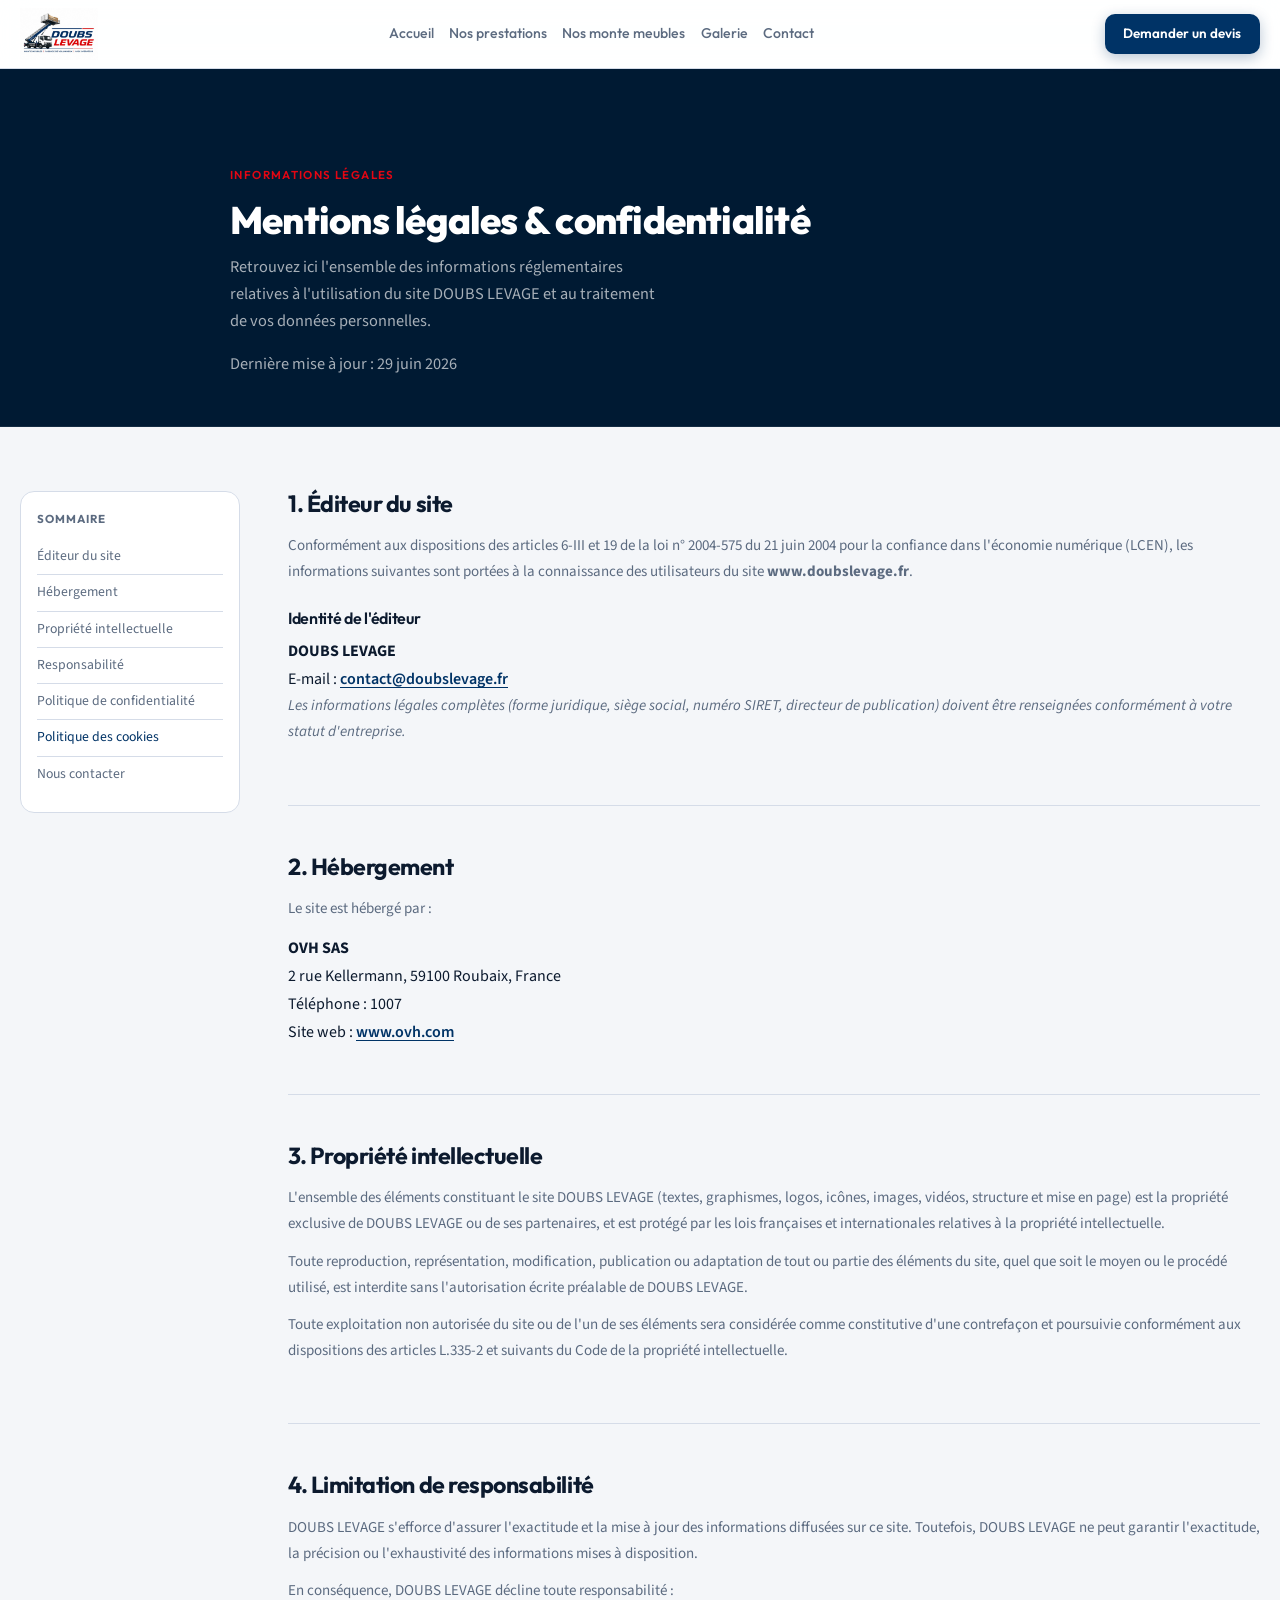
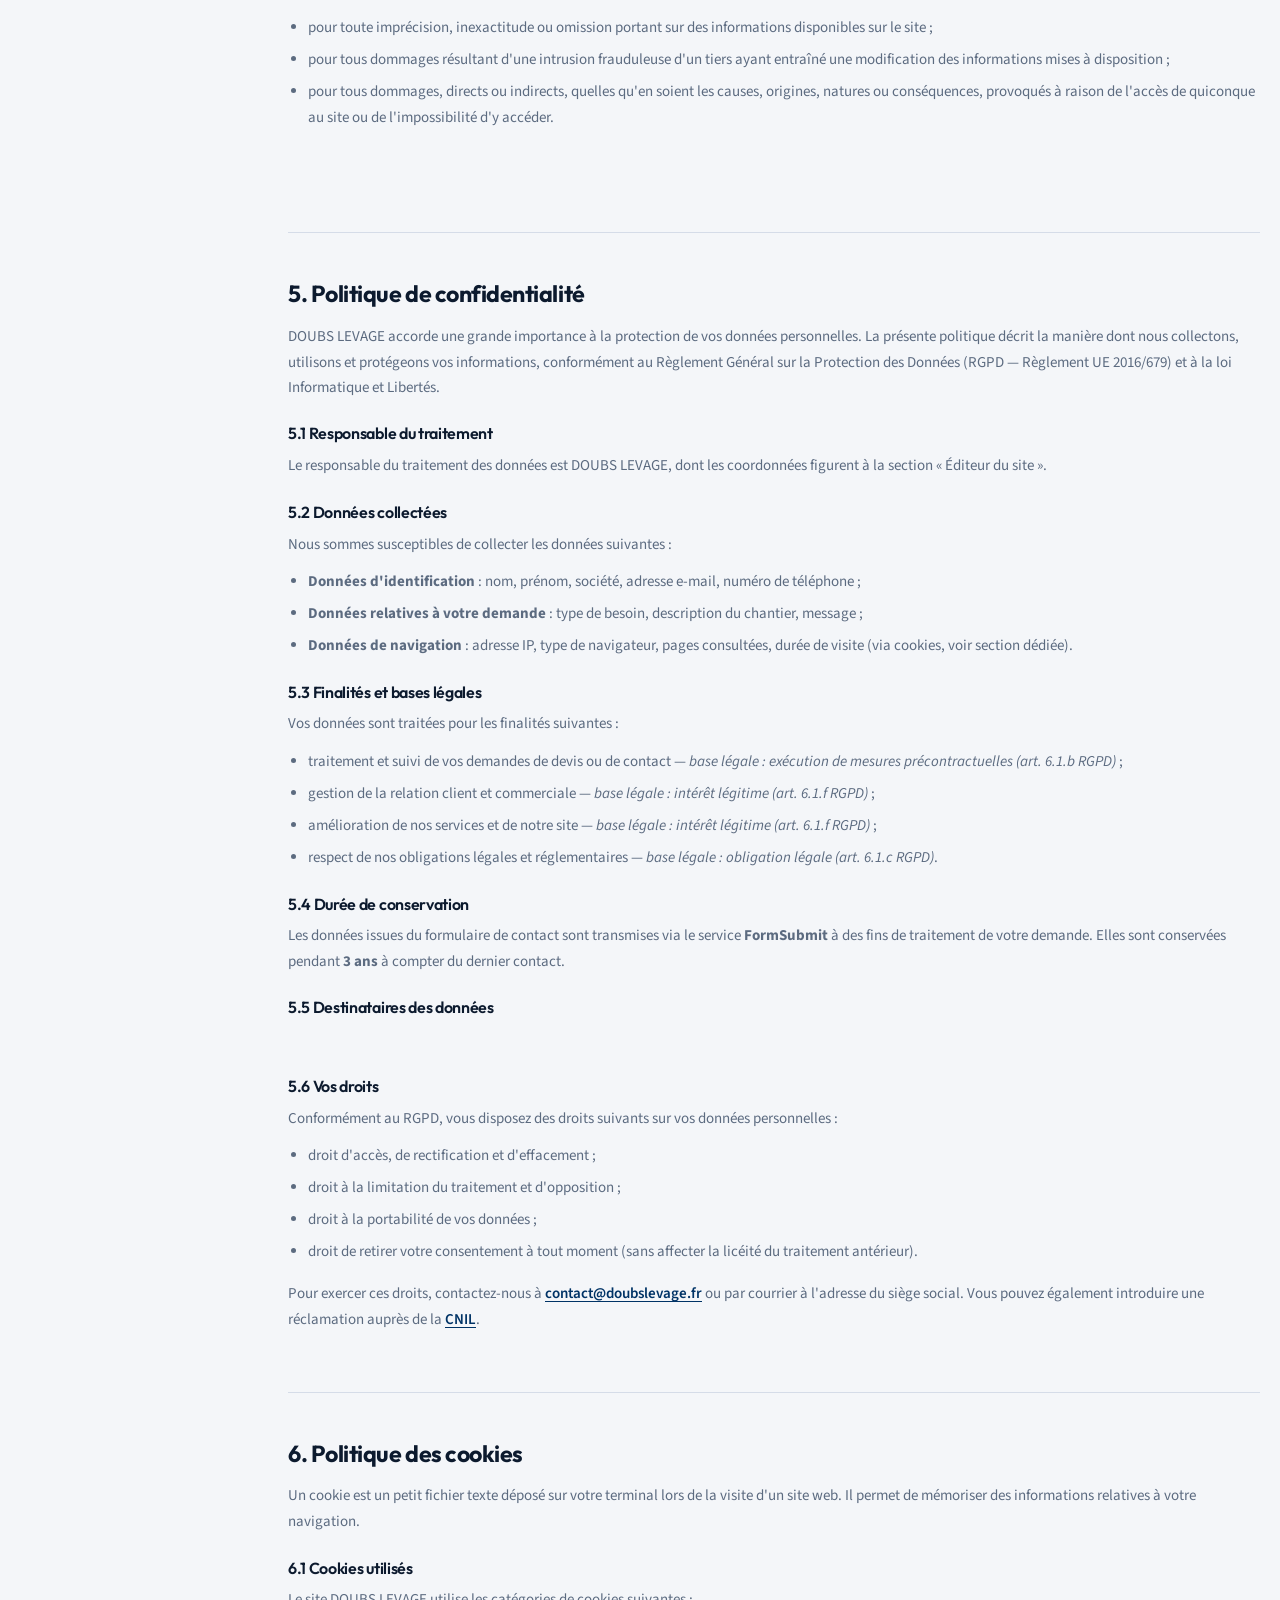
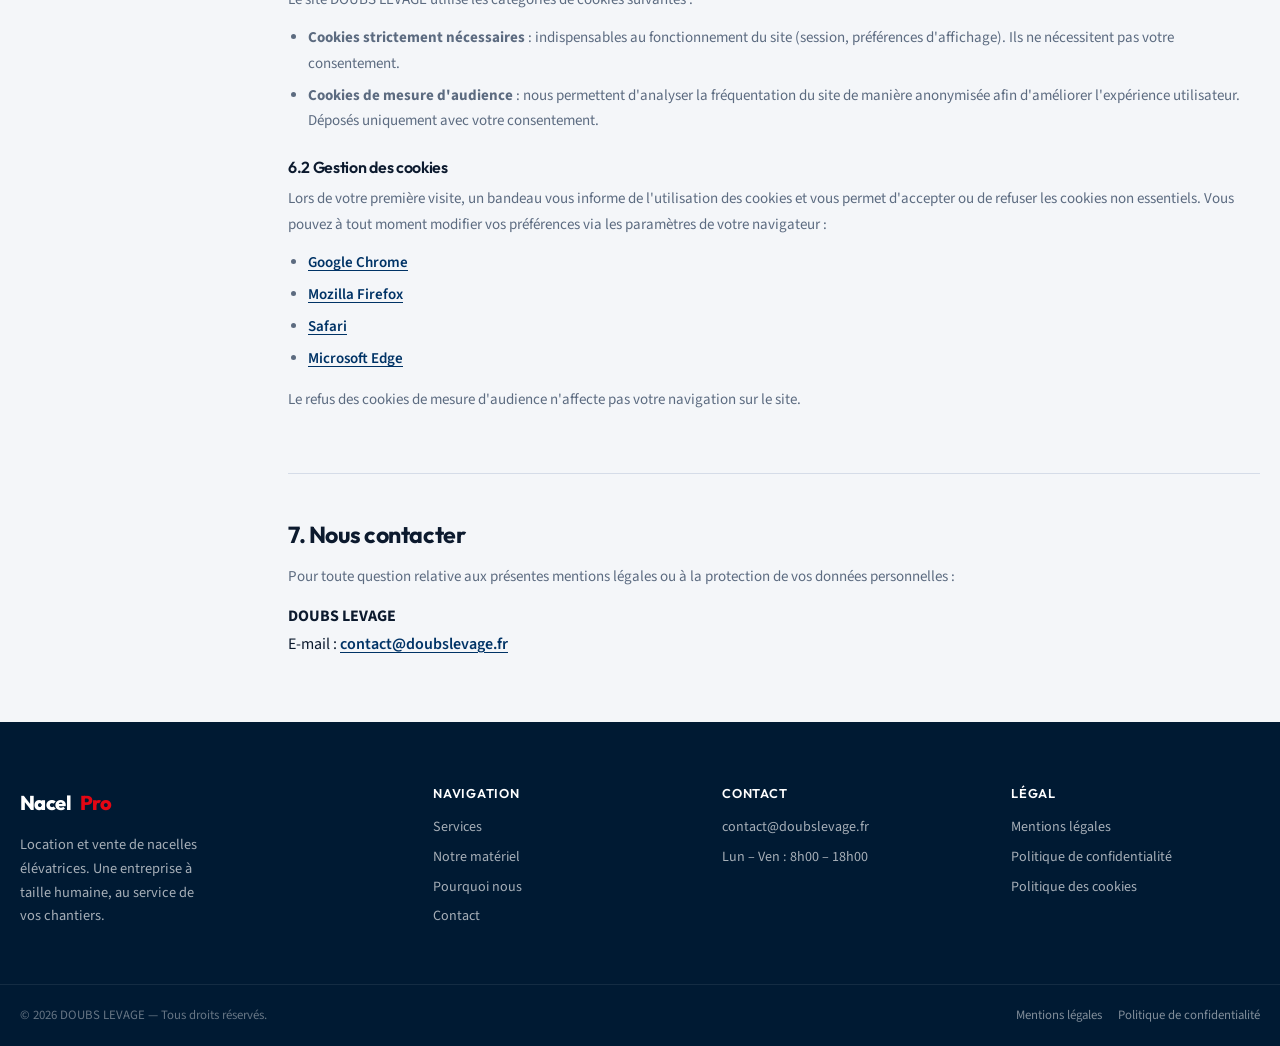
==== commit 6605662c: "Description de la modification" ====
--- a/mentions-legales.html
+++ b/mentions-legales.html
@@ -21,6 +21,23 @@
       <a href="index.html" class="logo logo--img">
         <img src="assets/images/logo-doubs-levage.png" alt="DOUBS LEVAGE" width="180" height="65" />
       </a>
+      <nav class="main-nav" id="mainNav" aria-label="Navigation principale">
+        <div class="main-nav-links">
+          <a href="index.html"><span>Accueil</span><svg class="main-nav-chevron" viewBox="0 0 24 24" width="18" height="18" fill="none" stroke="currentColor" stroke-width="2" stroke-linecap="round" stroke-linejoin="round" aria-hidden="true"><path d="m9 18 6-6-6-6"/></svg></a>
+          <a href="index.html#services"><span>Nos prestations</span><svg class="main-nav-chevron" viewBox="0 0 24 24" width="18" height="18" fill="none" stroke="currentColor" stroke-width="2" stroke-linecap="round" stroke-linejoin="round" aria-hidden="true"><path d="m9 18 6-6-6-6"/></svg></a>
+          <a href="index.html#materiel"><span>Nos monte meubles</span><svg class="main-nav-chevron" viewBox="0 0 24 24" width="18" height="18" fill="none" stroke="currentColor" stroke-width="2" stroke-linecap="round" stroke-linejoin="round" aria-hidden="true"><path d="m9 18 6-6-6-6"/></svg></a>
+          <a href="index.html#galerie"><span>Galerie</span><svg class="main-nav-chevron" viewBox="0 0 24 24" width="18" height="18" fill="none" stroke="currentColor" stroke-width="2" stroke-linecap="round" stroke-linejoin="round" aria-hidden="true"><path d="m9 18 6-6-6-6"/></svg></a>
+          <a href="index.html#contact"><span>Contact</span><svg class="main-nav-chevron" viewBox="0 0 24 24" width="18" height="18" fill="none" stroke="currentColor" stroke-width="2" stroke-linecap="round" stroke-linejoin="round" aria-hidden="true"><path d="m9 18 6-6-6-6"/></svg></a>
+        </div>
+        <div class="main-nav-footer">
+          <a href="index.html#contact" class="main-nav-cta main-nav-cta--devis">Devis</a>
+          <a href="#" data-whatsapp class="main-nav-cta main-nav-cta--whatsapp">
+            <svg viewBox="0 0 24 24" width="20" height="20" fill="currentColor" aria-hidden="true"><path d="M17.472 14.382c-.297-.149-1.758-.867-2.03-.967-.273-.099-.471-.148-.67.15-.197.297-.767.966-.94 1.164-.173.199-.347.223-.644.075-.297-.15-1.255-.463-2.39-1.475-.883-.788-1.48-1.761-1.653-2.059-.173-.297-.018-.458.13-.606.134-.133.298-.347.446-.52.149-.174.198-.298.298-.497.099-.198.05-.371-.025-.52-.075-.149-.669-1.612-.916-2.207-.242-.579-.487-.5-.669-.51-.173-.008-.371-.01-.57-.01-.198 0-.52.074-.792.372-.272.297-1.04 1.016-1.04 2.479 0 1.462 1.065 2.875 1.213 3.074.149.198 2.096 3.2 5.077 4.487.709.306 1.262.489 1.694.625.712.227 1.36.195 1.871.118.571-.085 1.758-.719 2.006-1.413.248-.694.248-1.289.173-1.413-.074-.124-.272-.198-.57-.347m-5.421 7.403h-.004a9.87 9.87 0 01-5.031-1.378l-.361-.214-3.741.982.998-3.648-.235-.374a9.86 9.86 0 01-1.51-5.26c.001-5.45 4.436-9.884 9.888-9.884 2.64 0 5.122 1.03 6.988 2.898a9.825 9.825 0 012.893 6.994c-.003 5.45-4.435 9.884-9.885 9.884m8.413-18.297A11.815 11.815 0 0012.05 0C5.495 0 .16 5.335.157 11.892c0 2.096.547 4.142 1.588 5.945L.057 24l6.305-1.654a11.882 11.882 0 005.683 1.448h.005c6.554 0 11.89-5.335 11.893-11.893a11.821 11.821 0 00-3.48-8.413z"/></svg>
+            WhatsApp
+          </a>
+        </div>
+      </nav>
+
       <a href="index.html#contact" class="btn btn-primary btn-sm header-cta">Demander un devis</a>
       <button class="burger" id="burger" aria-label="Ouvrir le menu" aria-expanded="false" aria-controls="mainNav">
         <span></span><span></span><span></span>
@@ -28,23 +45,6 @@
     </div>
 
     <div class="nav-backdrop" id="navBackdrop" aria-hidden="true"></div>
-
-    <nav class="main-nav" id="mainNav" aria-label="Navigation principale">
-      <div class="main-nav-links">
-        <a href="index.html"><span>Accueil</span><svg class="main-nav-chevron" viewBox="0 0 24 24" width="18" height="18" fill="none" stroke="currentColor" stroke-width="2" stroke-linecap="round" stroke-linejoin="round" aria-hidden="true"><path d="m9 18 6-6-6-6"/></svg></a>
-        <a href="index.html#services"><span>Nos prestations</span><svg class="main-nav-chevron" viewBox="0 0 24 24" width="18" height="18" fill="none" stroke="currentColor" stroke-width="2" stroke-linecap="round" stroke-linejoin="round" aria-hidden="true"><path d="m9 18 6-6-6-6"/></svg></a>
-        <a href="index.html#materiel"><span>Nos monte meubles</span><svg class="main-nav-chevron" viewBox="0 0 24 24" width="18" height="18" fill="none" stroke="currentColor" stroke-width="2" stroke-linecap="round" stroke-linejoin="round" aria-hidden="true"><path d="m9 18 6-6-6-6"/></svg></a>
-        <a href="index.html#galerie"><span>Galerie</span><svg class="main-nav-chevron" viewBox="0 0 24 24" width="18" height="18" fill="none" stroke="currentColor" stroke-width="2" stroke-linecap="round" stroke-linejoin="round" aria-hidden="true"><path d="m9 18 6-6-6-6"/></svg></a>
-        <a href="index.html#contact"><span>Contact</span><svg class="main-nav-chevron" viewBox="0 0 24 24" width="18" height="18" fill="none" stroke="currentColor" stroke-width="2" stroke-linecap="round" stroke-linejoin="round" aria-hidden="true"><path d="m9 18 6-6-6-6"/></svg></a>
-      </div>
-      <div class="main-nav-footer">
-        <a href="index.html#contact" class="main-nav-cta main-nav-cta--devis">Devis</a>
-        <a href="#" data-whatsapp class="main-nav-cta main-nav-cta--whatsapp">
-          <svg viewBox="0 0 24 24" width="20" height="20" fill="currentColor" aria-hidden="true"><path d="M17.472 14.382c-.297-.149-1.758-.867-2.03-.967-.273-.099-.471-.148-.67.15-.197.297-.767.966-.94 1.164-.173.199-.347.223-.644.075-.297-.15-1.255-.463-2.39-1.475-.883-.788-1.48-1.761-1.653-2.059-.173-.297-.018-.458.13-.606.134-.133.298-.347.446-.52.149-.174.198-.298.298-.497.099-.198.05-.371-.025-.52-.075-.149-.669-1.612-.916-2.207-.242-.579-.487-.5-.669-.51-.173-.008-.371-.01-.57-.01-.198 0-.52.074-.792.372-.272.297-1.04 1.016-1.04 2.479 0 1.462 1.065 2.875 1.213 3.074.149.198 2.096 3.2 5.077 4.487.709.306 1.262.489 1.694.625.712.227 1.36.195 1.871.118.571-.085 1.758-.719 2.006-1.413.248-.694.248-1.289.173-1.413-.074-.124-.272-.198-.57-.347m-5.421 7.403h-.004a9.87 9.87 0 01-5.031-1.378l-.361-.214-3.741.982.998-3.648-.235-.374a9.86 9.86 0 01-1.51-5.26c.001-5.45 4.436-9.884 9.888-9.884 2.64 0 5.122 1.03 6.988 2.898a9.825 9.825 0 012.893 6.994c-.003 5.45-4.435 9.884-9.885 9.884m8.413-18.297A11.815 11.815 0 0012.05 0C5.495 0 .16 5.335.157 11.892c0 2.096.547 4.142 1.588 5.945L.057 24l6.305-1.654a11.882 11.882 0 005.683 1.448h.005c6.554 0 11.89-5.335 11.893-11.893a11.821 11.821 0 00-3.48-8.413z"/></svg>
-          WhatsApp
-        </a>
-      </div>
-    </nav>
   </header>
 
   <main id="main">
--- a/css/style.css
+++ b/css/style.css
@@ -167,15 +167,17 @@
 .site-header.scrolled { box-shadow: var(--shadow-sm); }
 
 .nav {
-  display: flex;
+  display: grid;
+  grid-template-columns: auto 1fr auto;
   align-items: center;
-  justify-content: space-between;
   height: var(--header-h);
-  gap: 1rem;
+  gap: clamp(.75rem, 2vw, 1.5rem);
   position: relative;
 }
 
 .logo {
+  grid-column: 1;
+  grid-row: 1;
   display: inline-flex;
   align-items: center;
   gap: .55rem;
@@ -205,124 +207,91 @@
 }
 
 .main-nav {
+  grid-column: 2;
+  grid-row: 1;
   display: flex;
   align-items: center;
-  gap: clamp(1rem, 2.5vw, 2rem);
-  margin-left: auto;
-}
-.main-nav a {
+  justify-content: center;
+  min-width: 0;
+}
+.main-nav-links a {
   font-family: var(--font-display);
   font-weight: 500;
-  font-size: .9rem;
+  font-size: clamp(.78rem, 1vw, .88rem);
   color: var(--color-muted);
   padding: .35rem 0;
   position: relative;
+  white-space: nowrap;
   transition: color var(--transition);
 }
-.main-nav a::after {
+.main-nav-links a::after {
   content: '';
   position: absolute; left: 0; bottom: 0;
   width: 0; height: 2px;
-  background: var(--color-primary);
+  background: var(--color-accent);
   transition: width var(--transition);
 }
-.main-nav a:hover,
-.main-nav a.active { color: var(--color-text); }
-.main-nav a:hover::after,
-.main-nav a.active::after { width: 100%; }
+.main-nav-links a:hover,
+.main-nav-links a.active { color: var(--color-text); }
+.main-nav-links a:hover::after,
+.main-nav-links a.active::after { width: 100%; }
+
+@media (min-width: 1100px) {
+  .main-nav-links { gap: 1.35rem; }
+  .main-nav-links a { font-size: .88rem; }
+}
+
+@media (min-width: 769px) and (max-width: 1024px) {
+  .nav {
+    grid-template-columns: auto 1fr auto;
+    gap: .65rem;
+  }
+  .main-nav-links {
+    gap: .45rem;
+  }
+  .main-nav-links a {
+    font-size: .74rem;
+  }
+  .header-cta {
+    padding-inline: .75rem;
+    font-size: .78rem;
+  }
+  .logo--img img { height: 38px; }
+}
+
+@media (min-width: 769px) and (max-width: 960px) {
+  .main-nav-links a:nth-child(3) span { font-size: 0; }
+  .main-nav-links a:nth-child(3) span::before {
+    content: 'Matériel';
+    font-size: .74rem;
+  }
+}
 
 .nav-cta-mobile { display: none; }
 .main-nav-label,
 .main-nav-footer,
 .nav-backdrop { display: none; }
-.main-nav-links { display: contents; }
+.main-nav-links {
+  display: flex;
+  align-items: center;
+  justify-content: center;
+  flex-wrap: wrap;
+  gap: clamp(.5rem, 1.2vw, 1.25rem);
+}
 .main-nav-chevron { display: none; }
 
-/* Navigation desktop (panneau hors container) */
-@media (min-width: 769px) {
-  .site-header { position: sticky; }
-
-  .main-nav {
-    position: absolute;
-    top: 0;
-    left: 50%;
-    transform: translateX(-50%);
-    width: min(100%, var(--maxw));
-    height: var(--header-h);
-    padding-inline: clamp(1rem, 2vw, 1.25rem);
-    padding-right: calc(clamp(1rem, 2vw, 1.25rem) + 11rem);
-    display: flex;
-    flex-direction: row;
-    align-items: center;
-    justify-content: flex-end;
-    background: transparent;
-    border: none;
-    box-shadow: none;
-    opacity: 1;
-    visibility: visible;
-    pointer-events: none;
-    overflow: visible;
-    z-index: 1;
-  }
-
-  .main-nav-links {
-    display: flex;
-    flex-direction: row;
-    align-items: center;
-    gap: clamp(.65rem, 1.4vw, 1.15rem);
-    pointer-events: auto;
-    opacity: 1;
-    transform: none;
-    flex: 0;
-    width: auto;
-    padding: 0;
-    margin-left: auto;
-  }
-
-  .main-nav-links a {
-    display: block;
-    width: auto;
-    opacity: 1;
-    transform: none;
-    padding: .35rem 0;
-    border: none;
-    font-size: clamp(.78rem, 1.1vw, .88rem);
-    font-weight: 500;
-    color: var(--color-muted);
-    background: transparent;
-    transition: color var(--transition);
-  }
-  .main-nav-links a span { pointer-events: none; }
-  .main-nav-links a::after {
-    display: block;
-    content: '';
-    position: absolute;
-    left: 0;
-    bottom: 0;
-    width: 0;
-    height: 2px;
-    background: var(--color-accent);
-    transition: width var(--transition);
-  }
-  .main-nav-links a {
-    position: relative;
-  }
-  .main-nav-links a:hover,
-  .main-nav-links a.active {
-    color: var(--color-text);
-    padding-left: 0;
-    background: transparent;
-  }
-  .main-nav-links a:hover::after,
-  .main-nav-links a.active::after { width: 100%; }
-
-  .main-nav-footer { display: none !important; }
-}
-
-.header-cta { flex-shrink: 0; }
+.header-cta {
+  grid-column: 3;
+  grid-row: 1;
+  flex-shrink: 0;
+  justify-self: end;
+}
 
 .burger {
   display: none;
+  grid-column: 3;
+  grid-row: 1;
+  justify-self: end;
   flex-direction: column;
   justify-content: center;
   align-items: center;
@@ -416,10 +385,83 @@
   padding-block: calc(var(--header-h) + 2rem) clamp(2.5rem, 6vw, 4rem);
 }
 
+.hero-grid {
+  display: grid;
+  grid-template-columns: minmax(0, 1fr) minmax(260px, 440px);
+  gap: clamp(1.5rem, 4vw, 3rem);
+  align-items: center;
+  width: 100%;
+}
+
 .hero-content {
   width: 100%;
-  max-width: 620px;
+  max-width: none;
   text-align: left;
+}
+
+.hero-visual {
+  position: relative;
+  align-self: center;
+}
+
+.hero-visual__inner {
+  position: relative;
+  overflow: hidden;
+}
+
+.hero-visual__inner picture,
+.hero-visual__inner img {
+  display: block;
+  width: 100%;
+  height: auto;
+}
+
+/* Desktop — logo avec fondu dans le hero */
+@media (min-width: 1024px) {
+  .hero-visual--brand .hero-visual__inner {
+    border-radius: var(--radius-xl);
+    animation: heroFloat 7s ease-in-out infinite;
+  }
+
+  .hero-visual--brand .hero-visual__inner img {
+    filter: drop-shadow(0 28px 56px rgba(0, 0, 0, .45));
+    -webkit-mask-image: radial-gradient(ellipse 88% 78% at 52% 46%, #000 32%, transparent 100%);
+    mask-image: radial-gradient(ellipse 88% 78% at 52% 46%, #000 32%, transparent 100%);
+  }
+
+  .hero-visual__fade {
+    position: absolute;
+    inset: 0;
+    pointer-events: none;
+    background:
+      linear-gradient(to left, rgba(0, 26, 51, .95) 0%, transparent 28%),
+      linear-gradient(to bottom, transparent 55%, rgba(0, 26, 51, .55) 100%),
+      linear-gradient(to top, transparent 62%, rgba(0, 26, 51, .35) 100%),
+      radial-gradient(ellipse 70% 60% at 55% 50%, transparent 30%, rgba(0, 26, 51, .25) 100%);
+    z-index: 2;
+  }
+
+  .hero-visual__shine {
+    position: absolute;
+    inset: -15%;
+    pointer-events: none;
+    background:
+      radial-gradient(circle at 30% 35%, rgba(227, 6, 19, .14) 0%, transparent 45%),
+      radial-gradient(circle at 70% 65%, rgba(0, 80, 150, .2) 0%, transparent 50%);
+    filter: blur(18px);
+    z-index: 1;
+    animation: heroGlow 5s ease-in-out infinite alternate;
+  }
+}
+
+@keyframes heroFloat {
+  0%, 100% { transform: translateY(0); }
+  50% { transform: translateY(-8px); }
+}
+
+@keyframes heroGlow {
+  0% { opacity: .65; }
+  100% { opacity: 1; }
 }
 
 .hero .eyebrow { color: var(--color-accent); }
@@ -719,23 +761,33 @@
   gap: var(--gap);
 }
 .gallery-item {
+  position: relative;
   aspect-ratio: 4 / 3;
   border-radius: var(--radius-lg);
   overflow: hidden;
   background: var(--color-surface);
   border: 1px solid var(--color-border);
-}
-.gallery-item--placeholder {
-  display: flex;
-  flex-direction: column;
-  align-items: center;
-  justify-content: center;
-  gap: .5rem;
-  color: var(--color-muted);
-  font-size: .82rem;
-  font-weight: 500;
-  background: linear-gradient(145deg, var(--color-surface), var(--color-bg-alt));
-}
+  margin: 0;
+  transition: transform var(--transition), box-shadow var(--transition);
+}
+.gallery-item:hover {
+  transform: translateY(-3px);
+  box-shadow: var(--shadow-md);
+}
+.gallery-item img {
+  width: 100%;
+  height: 100%;
+  object-fit: cover;
+  object-position: center;
+  display: block;
+  transition: transform .45s ease;
+}
+.gallery-item:hover img { transform: scale(1.04); }
+.gallery-item--featured {
+  grid-column: span 2;
+  aspect-ratio: 16 / 9;
+}
+.gallery-item--featured img { object-position: center 35%; }
 
 .avantages-price {
   font-family: var(--font-display);
@@ -1181,6 +1233,43 @@
 }
 
 /* ===== Responsive — mobile ===== */
+@media (max-width: 1023px) {
+  .hero-grid {
+    grid-template-columns: 1fr;
+    gap: 0;
+  }
+  .hero-visual {
+    order: 10;
+    width: 100%;
+    margin-top: 1.5rem;
+    padding-top: 1.25rem;
+    border-top: 1px solid rgba(255, 255, 255, .12);
+  }
+  .hero-visual--brand .hero-visual__inner {
+    border-radius: var(--radius-lg);
+    overflow: hidden;
+    max-height: clamp(200px, 32vw, 280px);
+    box-shadow: 0 12px 40px rgba(0, 0, 0, .3);
+  }
+  .hero-visual--brand .hero-visual__inner img {
+    width: 100%;
+    height: clamp(200px, 32vw, 280px);
+    object-fit: cover;
+    object-position: center 30%;
+    filter: none;
+    -webkit-mask-image: none;
+    mask-image: none;
+  }
+  .hero-visual__fade {
+    position: absolute;
+    inset: 0;
+    background: linear-gradient(to top, rgba(0, 26, 51, .85) 0%, transparent 45%);
+    pointer-events: none;
+    z-index: 2;
+  }
+  .hero-visual__shine { display: none; }
+}
+
 @media (max-width: 768px) {
   :root {
     --header-h: 56px;
@@ -1194,6 +1283,10 @@
 
   .header-cta { display: none; }
   .burger { display: flex; }
+
+  .nav {
+    grid-template-columns: 1fr auto;
+  }
 
   .nav-backdrop {
     display: block;
@@ -1216,6 +1309,8 @@
   .site-header.menu-is-open { z-index: 120; }
 
   .main-nav {
+    grid-column: unset;
+    grid-row: unset;
     display: flex;
     flex-direction: column;
     align-items: stretch;
@@ -1297,6 +1392,7 @@
     background: transparent;
   }
   .main-nav-chevron {
+    display: block;
     flex-shrink: 0;
     color: var(--color-muted);
     opacity: .55;
@@ -1542,6 +1638,7 @@
 
   .engagement-grid { grid-template-columns: 1fr; }
   .gallery-grid { grid-template-columns: repeat(2, 1fr); }
+  .gallery-item--featured { grid-column: span 2; }
 
   .avantages-inner,
   .contact-inner { grid-template-columns: 1fr; }
@@ -1568,4 +1665,7 @@
   .section-reveal { opacity: 1; transform: none; }
   .main-nav.open .main-nav-links a,
   .main-nav.open .main-nav-footer { opacity: 1; transform: none; }
-}
+  .hero-visual--brand .hero-visual__inner { animation: none; }
+  .hero-visual__shine { animation: none; }
+  .gallery-item:hover img { transform: none; }
+}
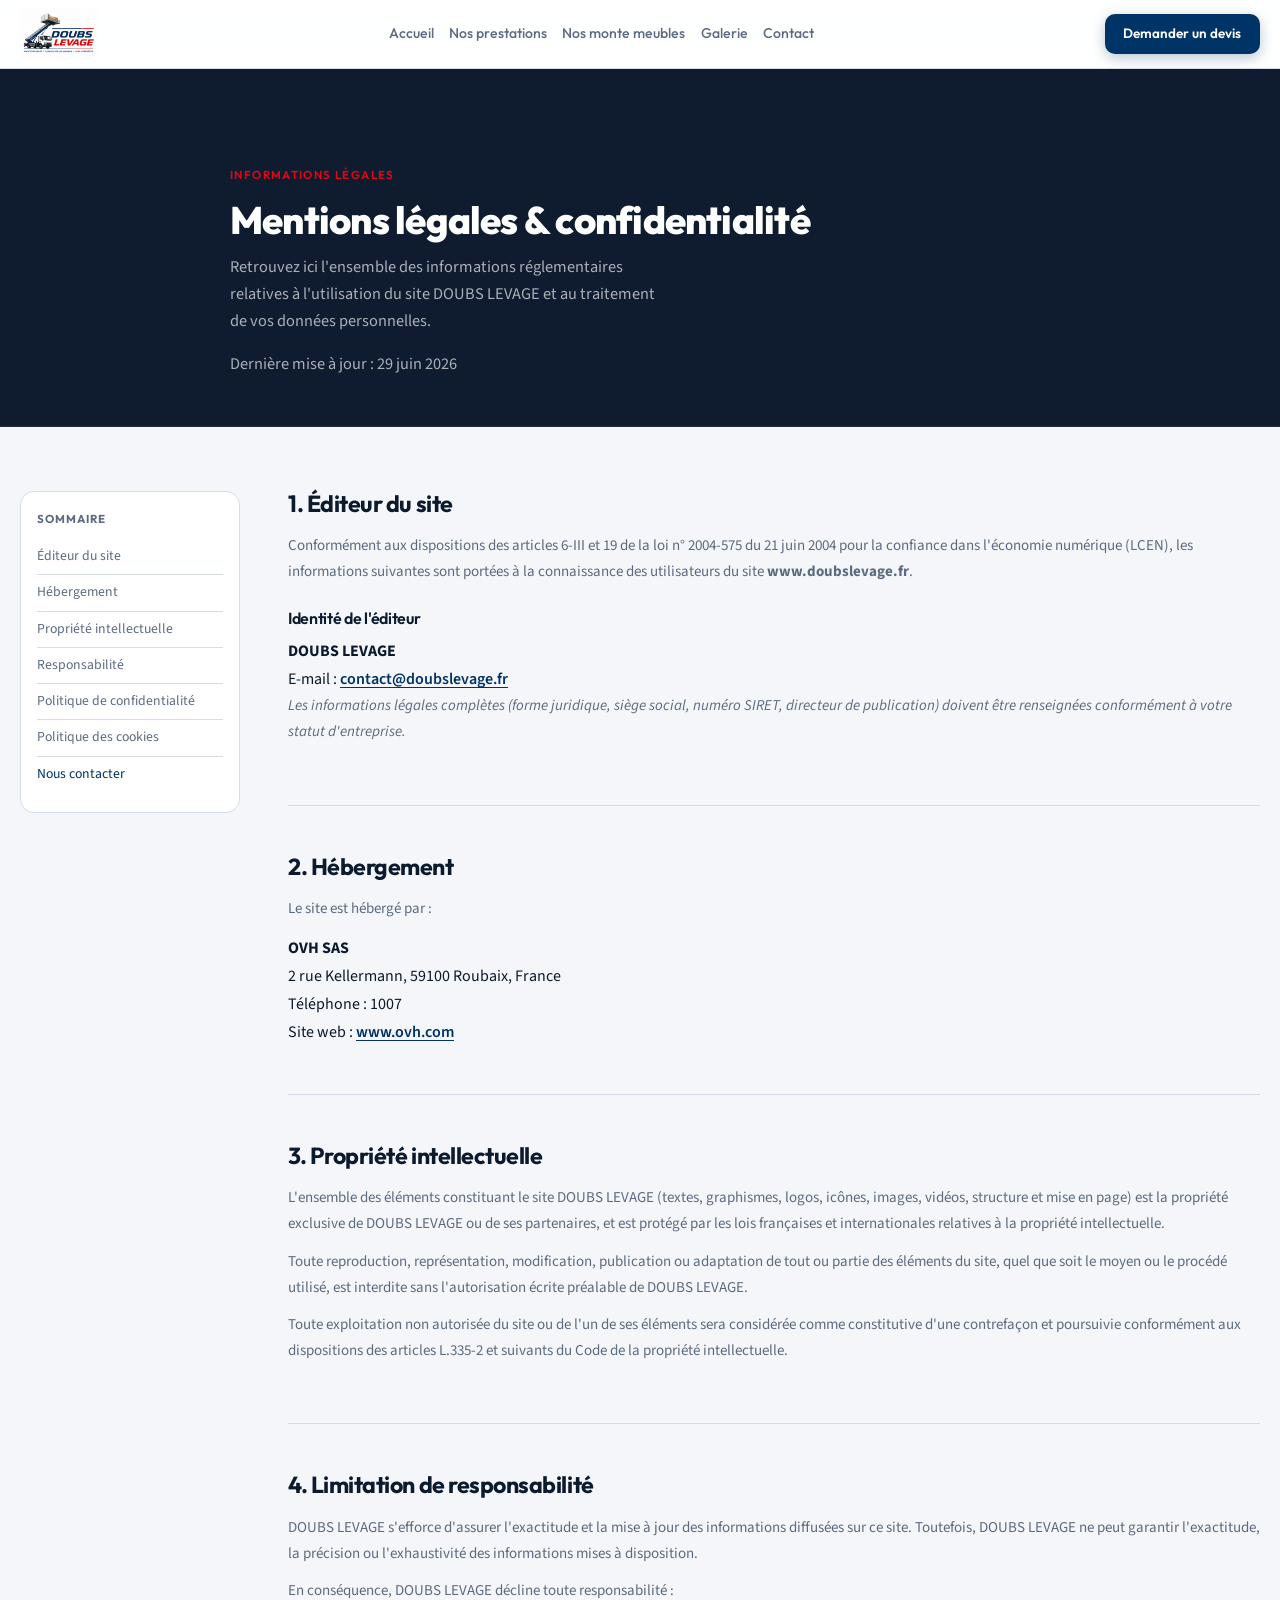
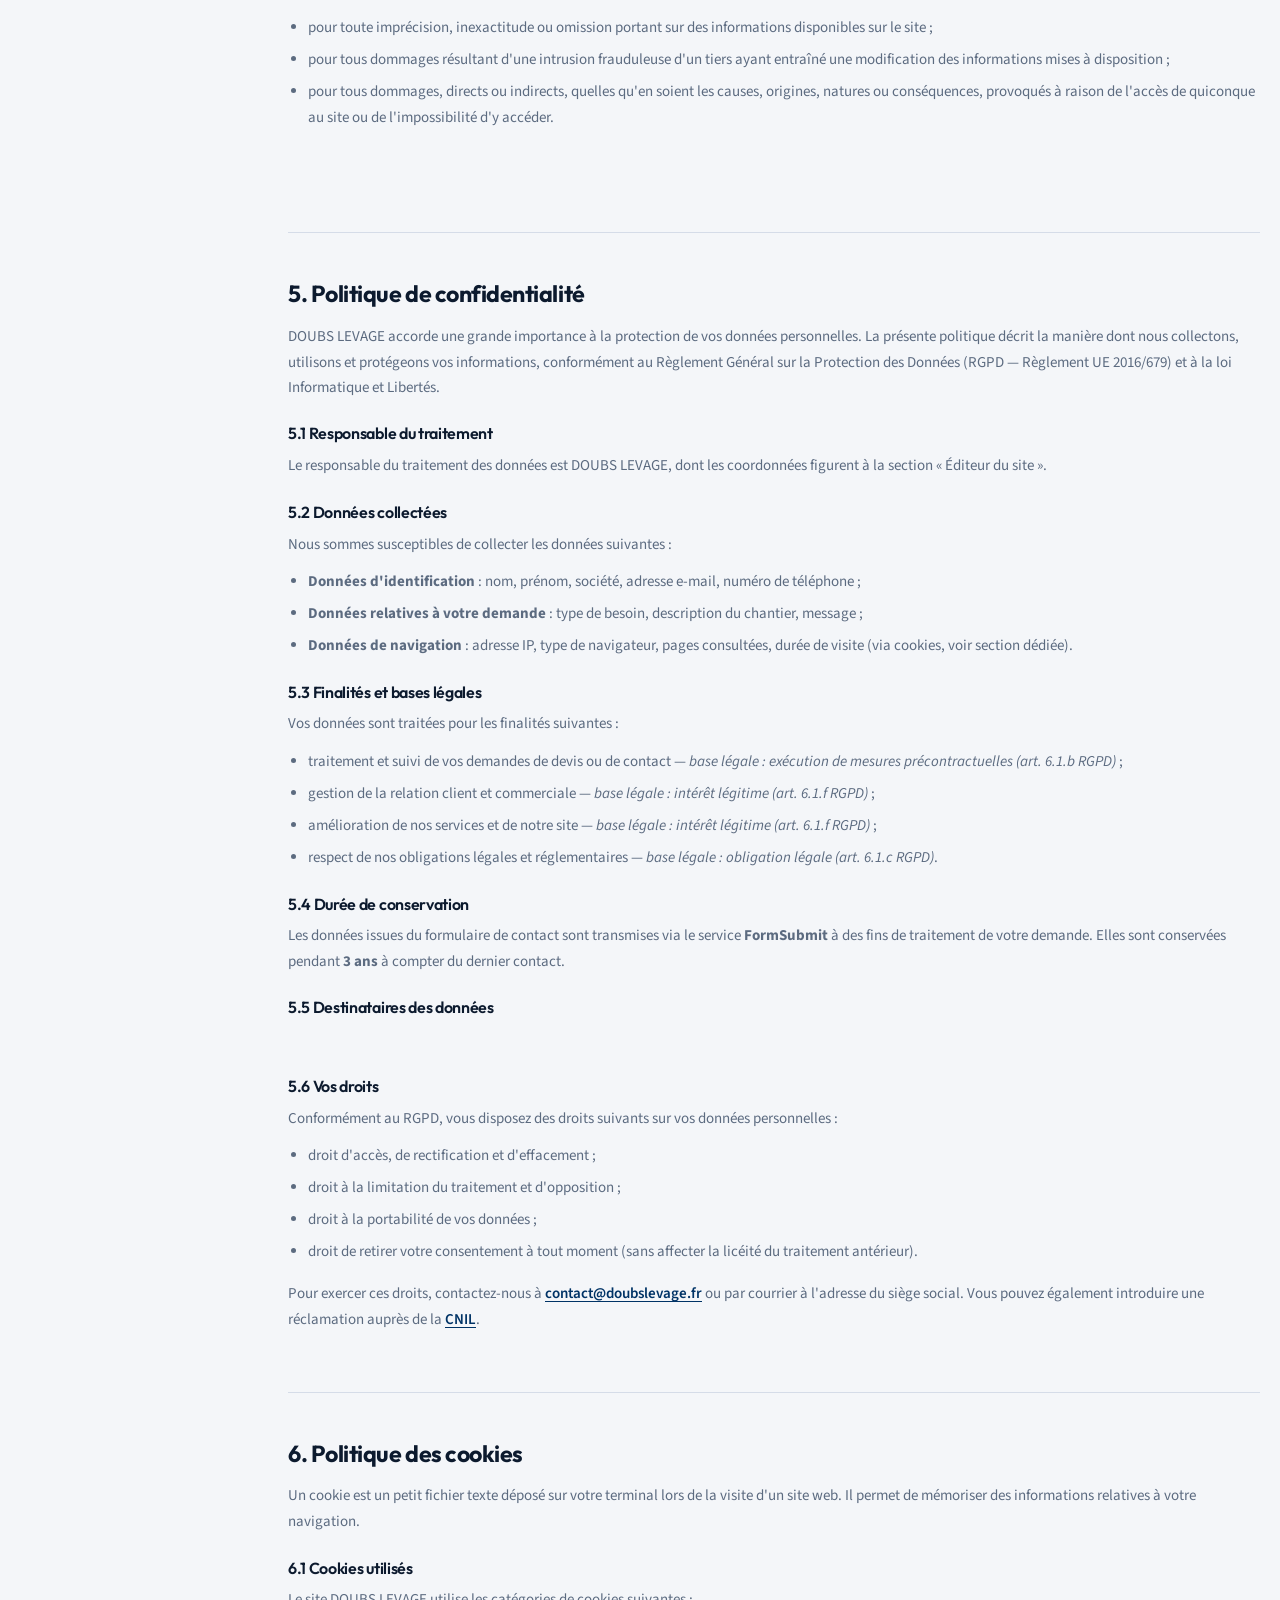
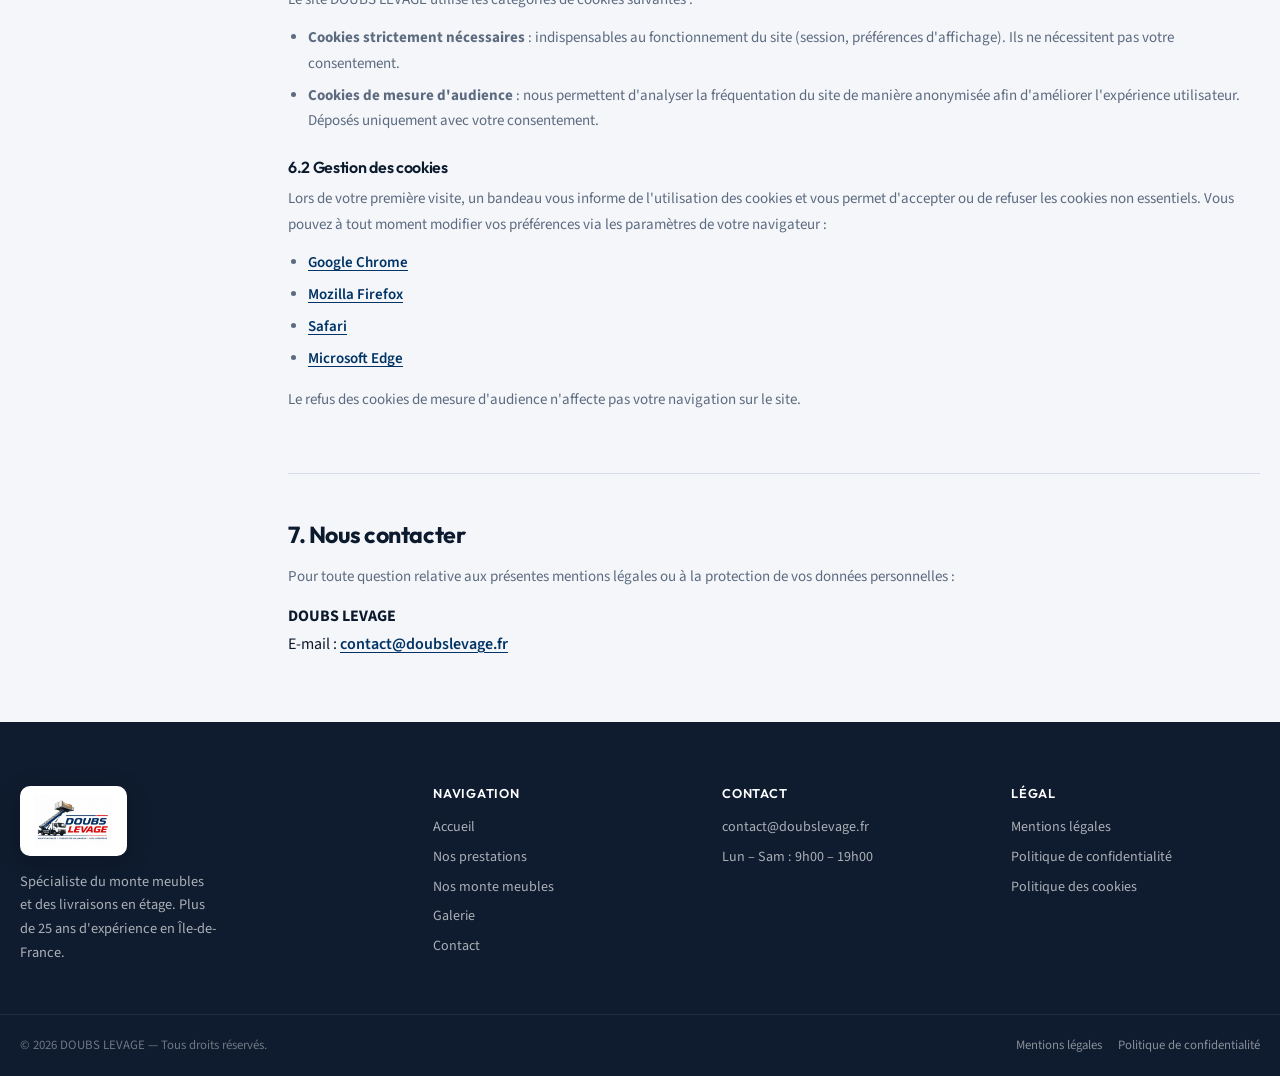
==== commit 1a5e58f5: "Description de la modification" ====
--- a/mentions-legales.html
+++ b/mentions-legales.html
@@ -191,20 +191,23 @@
   <footer class="site-footer">
     <div class="container footer-inner">
       <div class="footer-brand">
-        <a href="index.html" class="logo logo-light">Nacel<span>Pro</span></a>
-        <p>Location et vente de nacelles élévatrices. Une entreprise à taille humaine, au service de vos chantiers.</p>
+        <a href="index.html" class="logo logo--img">
+          <img src="assets/images/logo-doubs-levage.png" alt="DOUBS LEVAGE" width="180" height="65" />
+        </a>
+        <p>Spécialiste du monte meubles et des livraisons en étage. Plus de 25 ans d'expérience en Île-de-France.</p>
       </div>
       <div class="footer-col">
         <h4>Navigation</h4>
-        <a href="index.html#services">Services</a>
-        <a href="index.html#flotte">Notre matériel</a>
-        <a href="index.html#avantages">Pourquoi nous</a>
+        <a href="index.html">Accueil</a>
+        <a href="index.html#services">Nos prestations</a>
+        <a href="index.html#materiel">Nos monte meubles</a>
+        <a href="index.html#galerie">Galerie</a>
         <a href="index.html#contact">Contact</a>
       </div>
       <div class="footer-col">
         <h4>Contact</h4>
         <a href="mailto:contact@doubslevage.fr">contact@doubslevage.fr</a>
-        <span>Lun – Ven : 8h00 – 18h00</span>
+        <span>Lun – Sam : 9h00 – 19h00</span>
       </div>
       <div class="footer-col">
         <h4>Légal</h4>
--- a/css/style.css
+++ b/css/style.css
@@ -11,7 +11,8 @@
   --color-primary-light: #E8EEF5;
   --color-accent: #E30613;
   --color-accent-light: #FDEAEC;
-  --color-dark: #001A33;
+  --color-dark: #0f1c2f;
+  --hero-bg: #0f1c2f;
   --color-success: #0D7A4E;
   --color-error: #C62828;
 
@@ -194,8 +195,18 @@
   width: auto;
   object-fit: contain;
 }
-.logo-light.logo--img img {
-  filter: brightness(0) invert(1);
+.footer-brand .logo--img {
+  display: inline-flex;
+  align-items: center;
+  background: #fff;
+  padding: .55rem .9rem;
+  border-radius: 10px;
+  margin-bottom: .875rem;
+  box-shadow: 0 6px 24px rgba(0, 0, 0, .22);
+}
+.footer-brand .logo--img img {
+  height: clamp(42px, 8vw, 52px);
+  filter: none;
 }
 .logo-mark {
   display: inline-grid; place-items: center;
@@ -338,40 +349,19 @@
   position: absolute; inset: 0;
   z-index: 0;
   overflow: hidden;
-  background:
-    linear-gradient(135deg, #003366 0%, #001f3f 45%, #002952 100%);
-}
-.hero-bg picture,
-.hero-bg img {
-  display: block;
-  width: 100%;
-  height: 100%;
-}
-.hero-bg img {
-  object-fit: cover;
-  object-position: 68% 32%;
-  -webkit-backface-visibility: hidden;
-  backface-visibility: hidden;
-}
-.hero-bg::before {
-  content: '';
-  position: absolute;
-  inset: 0;
-  background:
-    radial-gradient(ellipse 80% 60% at 85% 20%, rgba(227, 6, 19, .12) 0%, transparent 55%),
-    radial-gradient(ellipse 50% 40% at 10% 90%, rgba(255, 255, 255, .06) 0%, transparent 50%);
-  z-index: 1;
+  background-color: var(--hero-bg);
 }
 .hero-bg::after {
   content: '';
   position: absolute; inset: 0;
-  z-index: 2;
+  z-index: 1;
   background: linear-gradient(
     90deg,
-    rgba(0, 26, 51, .97) 0%,
-    rgba(0, 26, 51, .88) 30%,
-    rgba(0, 51, 102, .5) 55%,
-    rgba(0, 51, 102, .15) 100%
+    var(--hero-bg) 0%,
+    var(--hero-bg) 34%,
+    rgba(15, 28, 47, .7) 48%,
+    rgba(15, 28, 47, .15) 62%,
+    transparent 76%
   );
 }
 
@@ -387,7 +377,7 @@
 
 .hero-grid {
   display: grid;
-  grid-template-columns: minmax(0, 1fr) minmax(260px, 440px);
+  grid-template-columns: minmax(0, 1fr) minmax(280px, 520px);
   gap: clamp(1.5rem, 4vw, 3rem);
   align-items: center;
   width: 100%;
@@ -407,6 +397,7 @@
 .hero-visual__inner {
   position: relative;
   overflow: hidden;
+  border-radius: var(--radius-xl);
 }
 
 .hero-visual__inner picture,
@@ -416,39 +407,32 @@
   height: auto;
 }
 
-/* Desktop — logo avec fondu dans le hero */
+/* Desktop — visuel hero intégré au fond */
 @media (min-width: 1024px) {
   .hero-visual--brand .hero-visual__inner {
-    border-radius: var(--radius-xl);
     animation: heroFloat 7s ease-in-out infinite;
+    background: transparent;
+    box-shadow: none;
   }
 
   .hero-visual--brand .hero-visual__inner img {
-    filter: drop-shadow(0 28px 56px rgba(0, 0, 0, .45));
-    -webkit-mask-image: radial-gradient(ellipse 88% 78% at 52% 46%, #000 32%, transparent 100%);
-    mask-image: radial-gradient(ellipse 88% 78% at 52% 46%, #000 32%, transparent 100%);
+    filter: none;
   }
 
   .hero-visual__fade {
     position: absolute;
     inset: 0;
     pointer-events: none;
-    background:
-      linear-gradient(to left, rgba(0, 26, 51, .95) 0%, transparent 28%),
-      linear-gradient(to bottom, transparent 55%, rgba(0, 26, 51, .55) 100%),
-      linear-gradient(to top, transparent 62%, rgba(0, 26, 51, .35) 100%),
-      radial-gradient(ellipse 70% 60% at 55% 50%, transparent 30%, rgba(0, 26, 51, .25) 100%);
+    background: linear-gradient(to left, rgba(15, 28, 47, .35) 0%, transparent 18%);
     z-index: 2;
   }
 
   .hero-visual__shine {
     position: absolute;
-    inset: -15%;
+    inset: -10%;
     pointer-events: none;
-    background:
-      radial-gradient(circle at 30% 35%, rgba(227, 6, 19, .14) 0%, transparent 45%),
-      radial-gradient(circle at 70% 65%, rgba(0, 80, 150, .2) 0%, transparent 50%);
-    filter: blur(18px);
+    background: radial-gradient(circle at 40% 40%, rgba(227, 6, 19, .1) 0%, transparent 50%);
+    filter: blur(16px);
     z-index: 1;
     animation: heroGlow 5s ease-in-out infinite alternate;
   }
@@ -758,14 +742,17 @@
 .gallery-grid {
   display: grid;
   grid-template-columns: repeat(3, 1fr);
+  grid-auto-rows: 1fr;
   gap: var(--gap);
+  align-items: stretch;
 }
 .gallery-item {
   position: relative;
   aspect-ratio: 4 / 3;
+  min-height: 0;
   border-radius: var(--radius-lg);
   overflow: hidden;
-  background: var(--color-surface);
+  background: var(--color-bg-alt);
   border: 1px solid var(--color-border);
   margin: 0;
   transition: transform var(--transition), box-shadow var(--transition);
@@ -775,6 +762,8 @@
   box-shadow: var(--shadow-md);
 }
 .gallery-item img {
+  position: absolute;
+  inset: 0;
   width: 100%;
   height: 100%;
   object-fit: cover;
@@ -783,11 +772,6 @@
   transition: transform .45s ease;
 }
 .gallery-item:hover img { transform: scale(1.04); }
-.gallery-item--featured {
-  grid-column: span 2;
-  aspect-ratio: 16 / 9;
-}
-.gallery-item--featured img { object-position: center 35%; }
 
 .avantages-price {
   font-family: var(--font-display);
@@ -1242,28 +1226,27 @@
     order: 10;
     width: 100%;
     margin-top: 1.5rem;
-    padding-top: 1.25rem;
-    border-top: 1px solid rgba(255, 255, 255, .12);
+    padding-top: 0;
+    border-top: none;
   }
   .hero-visual--brand .hero-visual__inner {
     border-radius: var(--radius-lg);
     overflow: hidden;
-    max-height: clamp(200px, 32vw, 280px);
-    box-shadow: 0 12px 40px rgba(0, 0, 0, .3);
+    box-shadow: none;
+    background: transparent;
   }
   .hero-visual--brand .hero-visual__inner img {
     width: 100%;
-    height: clamp(200px, 32vw, 280px);
-    object-fit: cover;
-    object-position: center 30%;
+    height: auto;
+    max-height: none;
+    object-fit: contain;
+    object-position: center;
     filter: none;
-    -webkit-mask-image: none;
-    mask-image: none;
   }
   .hero-visual__fade {
     position: absolute;
     inset: 0;
-    background: linear-gradient(to top, rgba(0, 26, 51, .85) 0%, transparent 45%);
+    background: linear-gradient(to top, rgba(15, 28, 47, .55) 0%, transparent 42%);
     pointer-events: none;
     z-index: 2;
   }
@@ -1477,13 +1460,13 @@
   .logo { z-index: 125; }
 
   /* Hero compact */
-  .hero-bg img { object-position: 75% center; }
   .hero-bg::after {
     background: linear-gradient(
       to bottom,
-      rgba(7, 21, 37, .93) 0%,
-      rgba(7, 21, 37, .85) 70%,
-      rgba(7, 21, 37, .7) 100%
+      var(--hero-bg) 0%,
+      rgba(15, 28, 47, .9) 40%,
+      rgba(15, 28, 47, .45) 70%,
+      transparent 100%
     );
   }
   .hero-wrap { padding-block: calc(var(--header-h) + 1rem) 1.5rem; }
@@ -1628,7 +1611,7 @@
     padding-bottom: 1.25rem;
   }
   .footer-brand { grid-column: 1 / -1; margin-bottom: 0; }
-  .footer-brand .logo-light { margin-bottom: 0; font-size: 1.1rem; }
+  .footer-brand .logo--img { margin-bottom: .65rem; }
   .footer-col h4 { margin-bottom: .5rem; font-size: .72rem; }
   .footer-col a, .footer-col span { font-size: .82rem; margin-bottom: .35rem; }
   .footer-col--legal { grid-column: 1 / -1; }
@@ -1638,7 +1621,6 @@
 
   .engagement-grid { grid-template-columns: 1fr; }
   .gallery-grid { grid-template-columns: repeat(2, 1fr); }
-  .gallery-item--featured { grid-column: span 2; }
 
   .avantages-inner,
   .contact-inner { grid-template-columns: 1fr; }
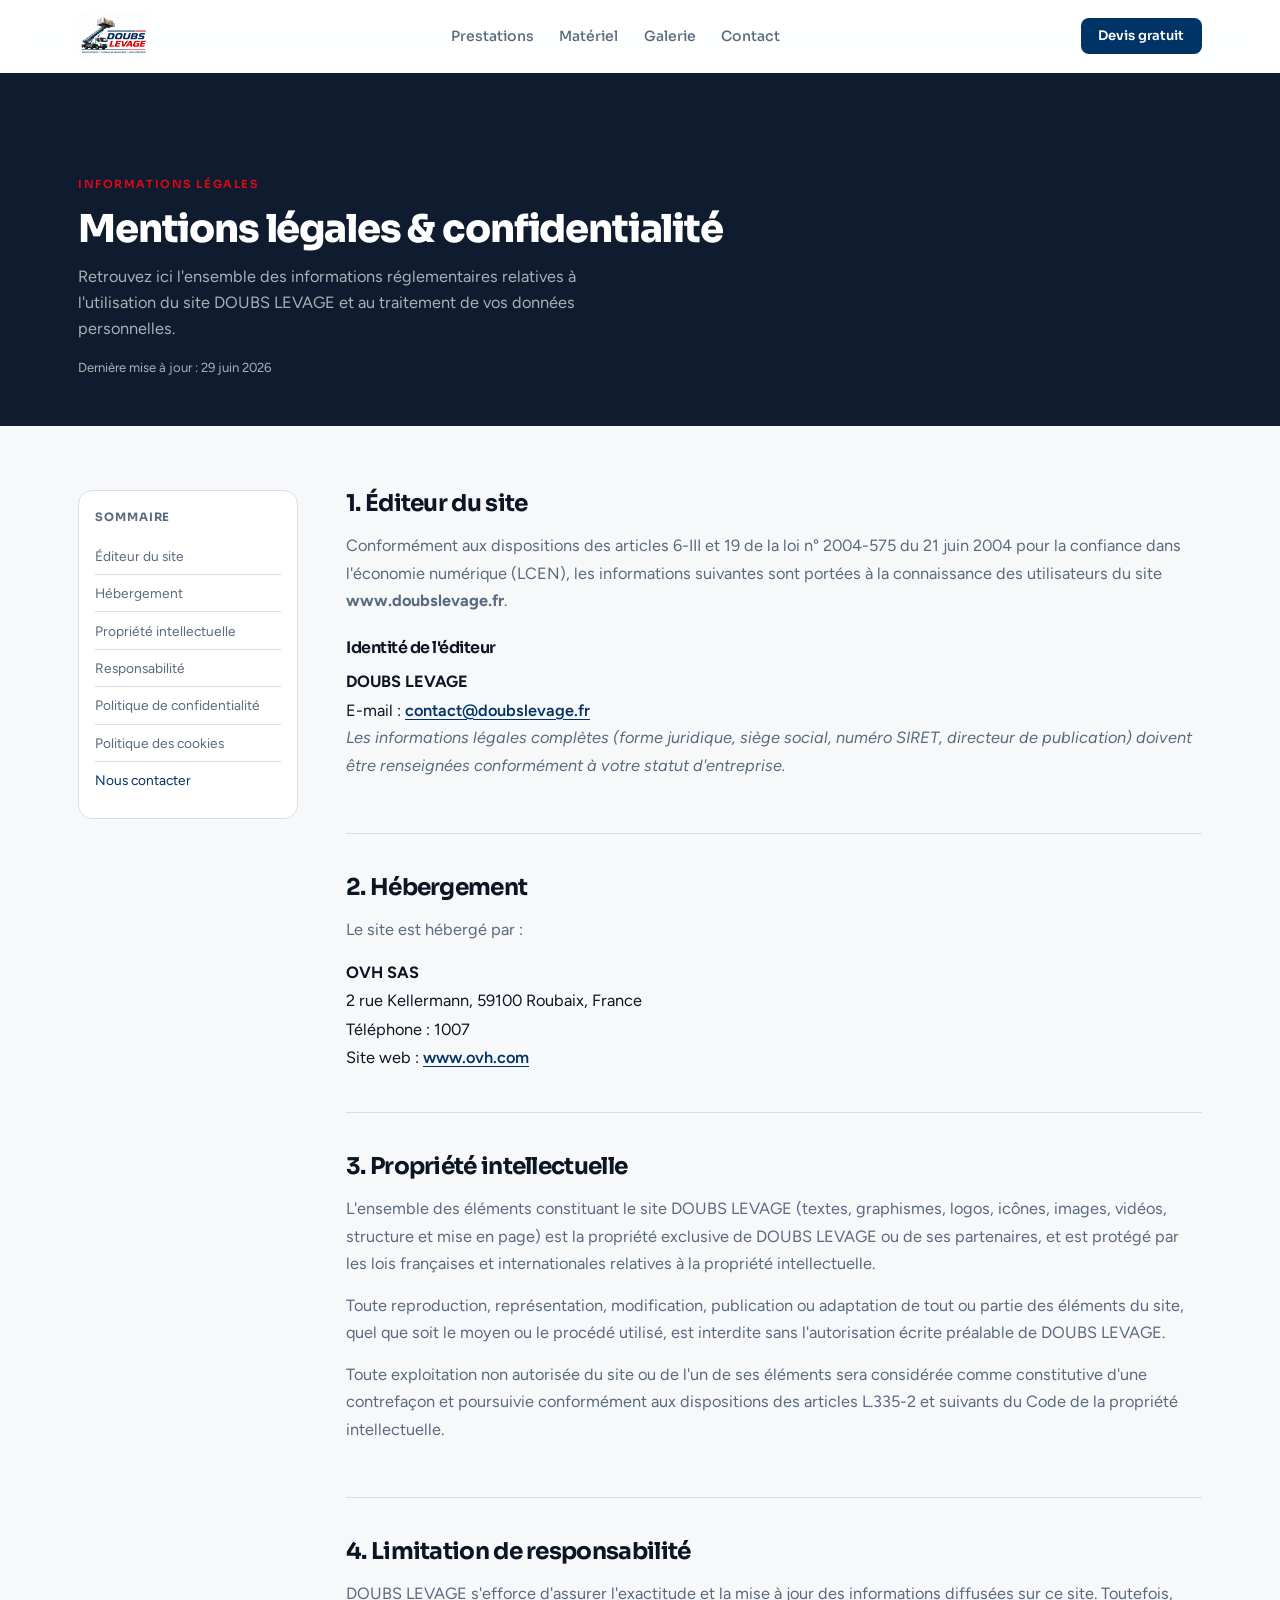
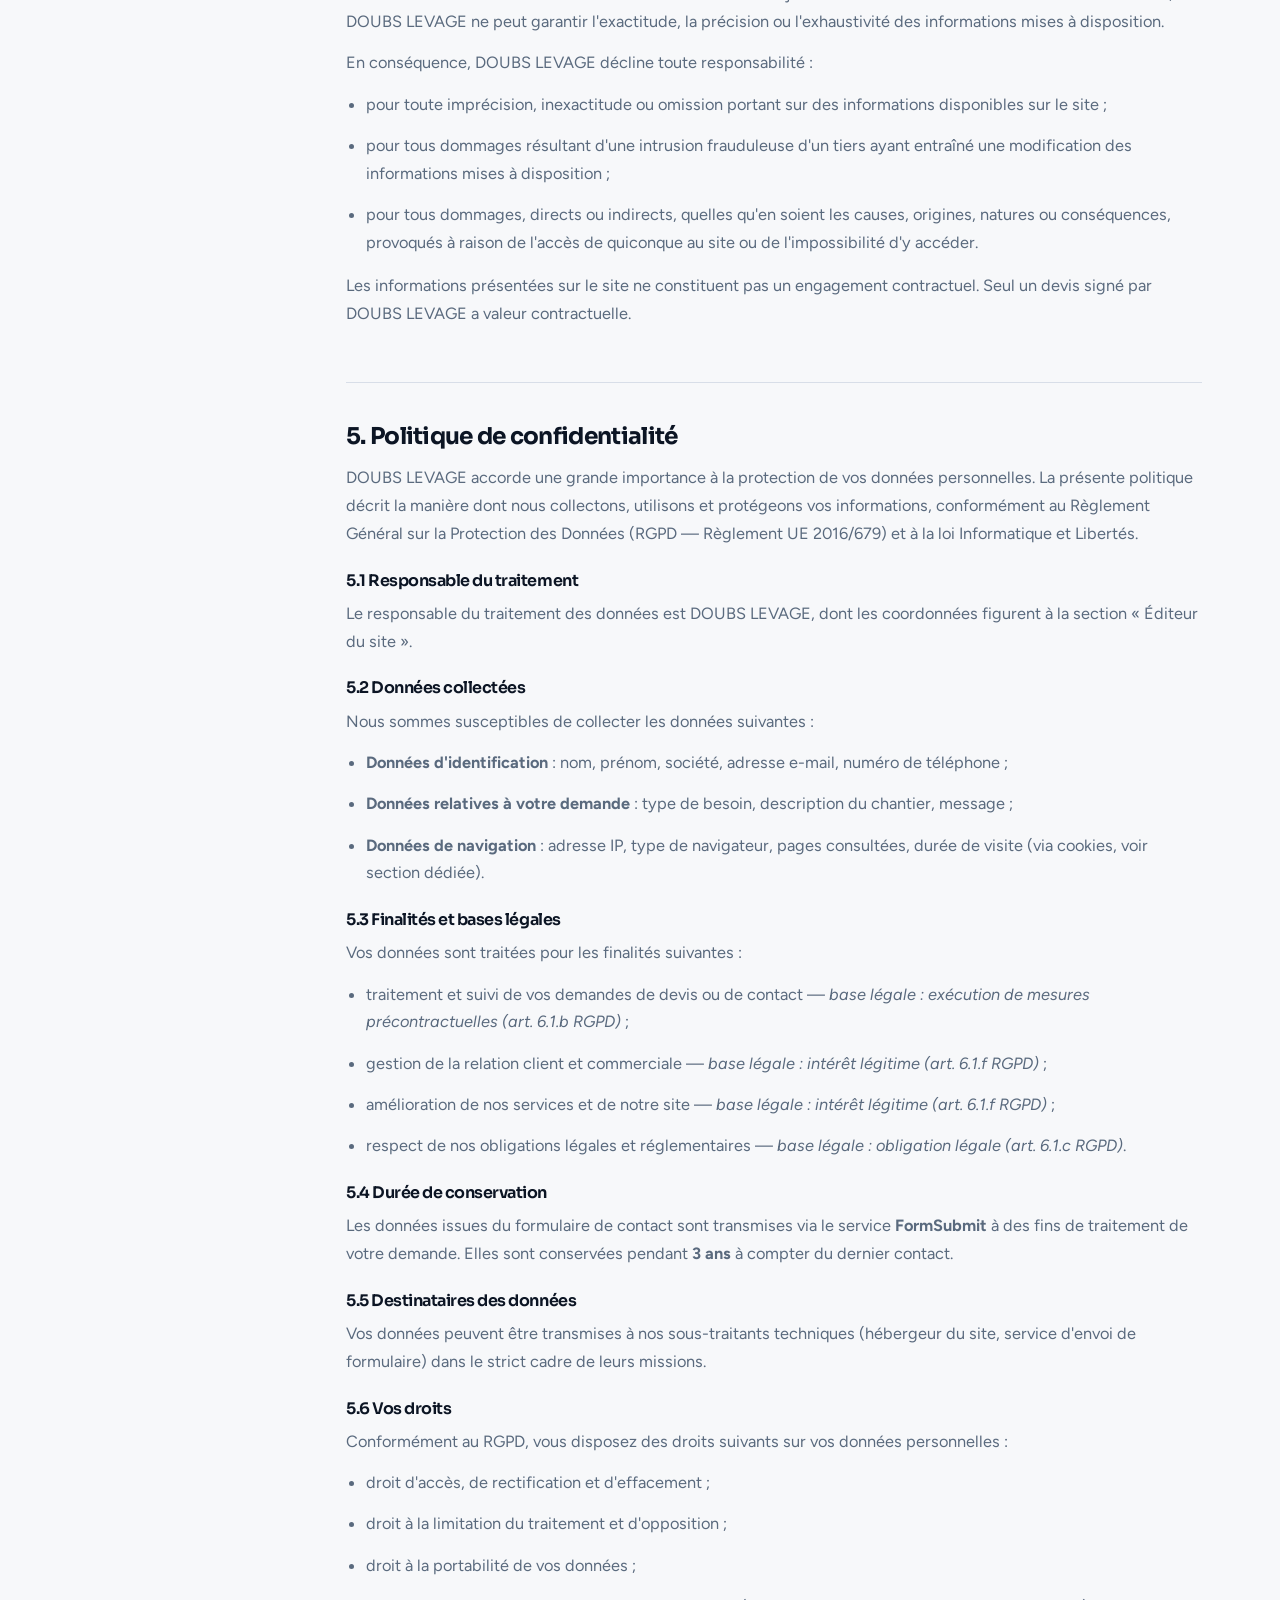
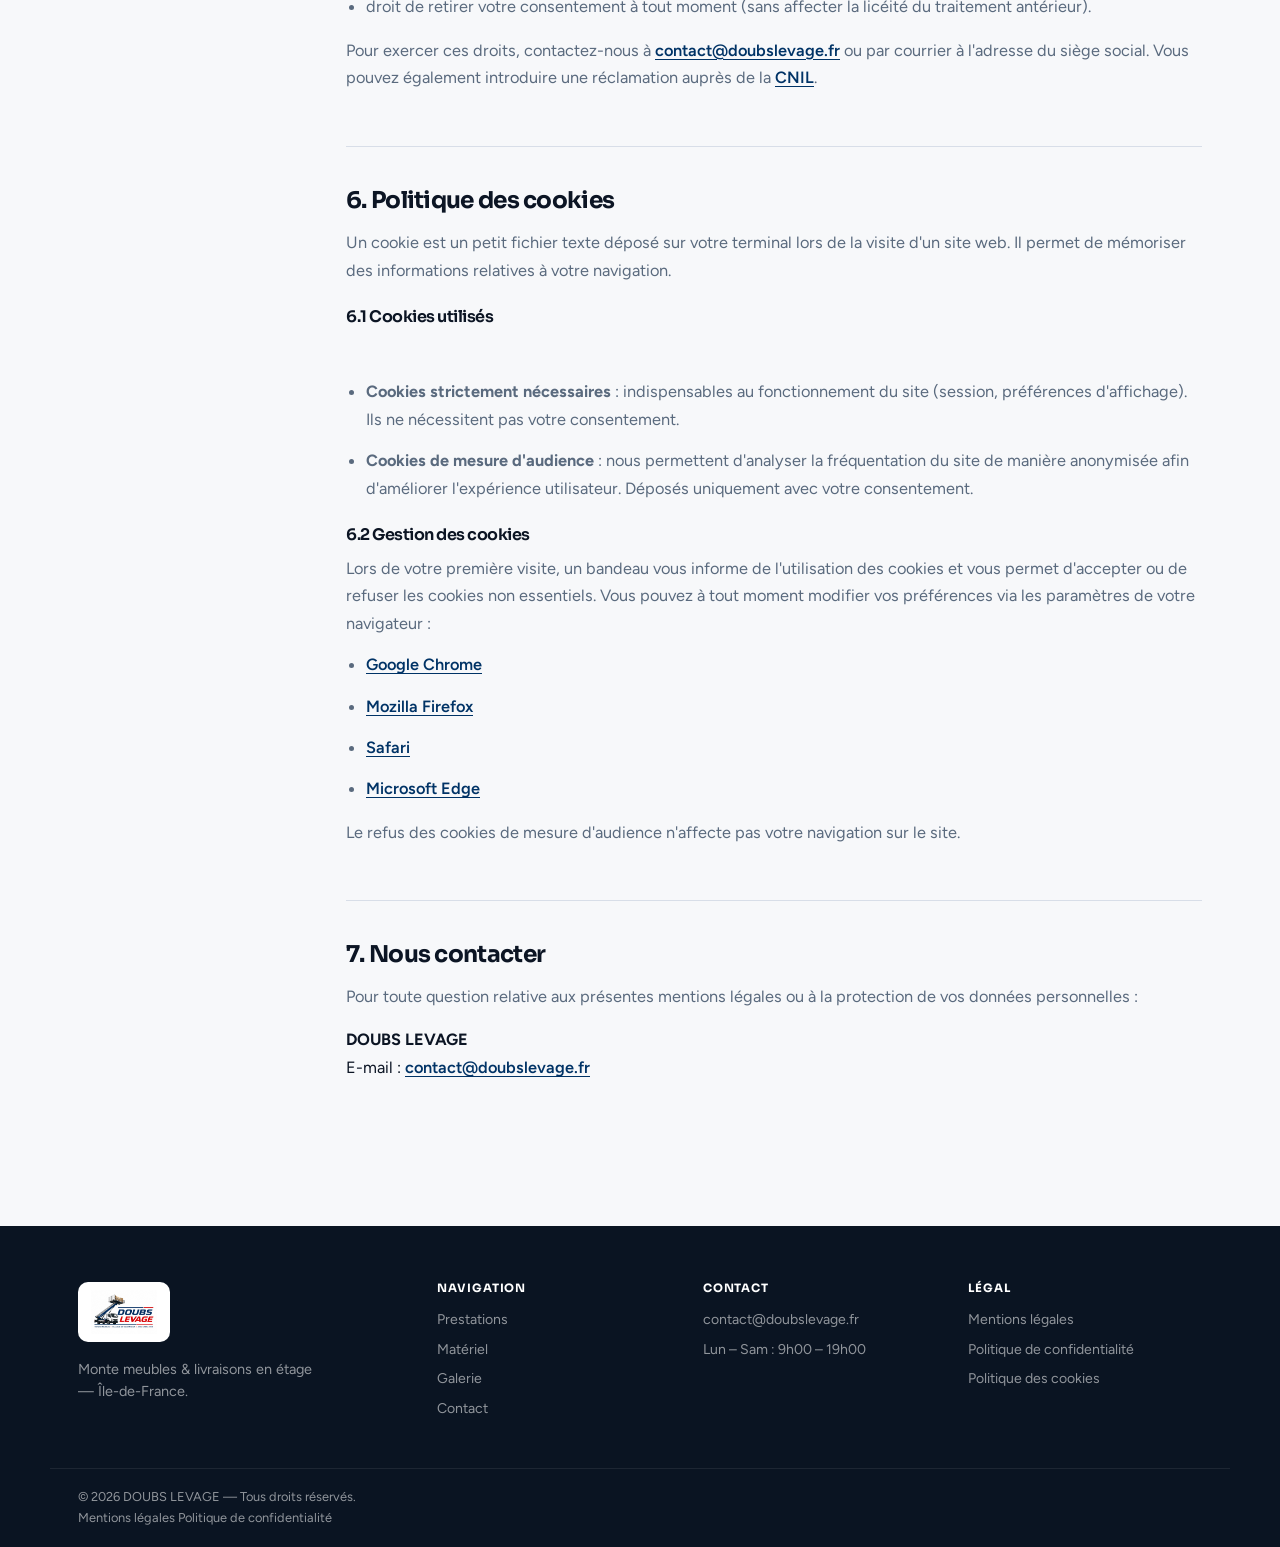
==== commit b45993f3: "Description de la modification" ====
--- a/mentions-legales.html
+++ b/mentions-legales.html
@@ -10,7 +10,7 @@
   <link rel="icon" href="data:image/svg+xml,%3Csvg xmlns='http://www.w3.org/2000/svg' viewBox='0 0 24 24'%3E%3Crect width='24' height='24' rx='5' fill='%23003366'/%3E%3Cpath d='M6 19V8l7-3 5 3' stroke='%23E30613' stroke-width='1.8' fill='none' stroke-linecap='round' stroke-linejoin='round'/%3E%3C/svg%3E" />
   <link rel="preconnect" href="https://fonts.googleapis.com" />
   <link rel="preconnect" href="https://fonts.gstatic.com" crossorigin />
-  <link href="https://fonts.googleapis.com/css2?family=Outfit:wght@500;600;700;800&family=Source+Sans+3:wght@400;500;600;700&display=swap" rel="stylesheet" />
+  <link href="https://fonts.googleapis.com/css2?family=Sora:wght@500;600;700;800&family=Figtree:wght@400;500;600;700&display=swap" rel="stylesheet" />
   <link rel="stylesheet" href="css/style.css" />
 </head>
 <body>
@@ -23,22 +23,18 @@
       </a>
       <nav class="main-nav" id="mainNav" aria-label="Navigation principale">
         <div class="main-nav-links">
-          <a href="index.html"><span>Accueil</span><svg class="main-nav-chevron" viewBox="0 0 24 24" width="18" height="18" fill="none" stroke="currentColor" stroke-width="2" stroke-linecap="round" stroke-linejoin="round" aria-hidden="true"><path d="m9 18 6-6-6-6"/></svg></a>
-          <a href="index.html#services"><span>Nos prestations</span><svg class="main-nav-chevron" viewBox="0 0 24 24" width="18" height="18" fill="none" stroke="currentColor" stroke-width="2" stroke-linecap="round" stroke-linejoin="round" aria-hidden="true"><path d="m9 18 6-6-6-6"/></svg></a>
-          <a href="index.html#materiel"><span>Nos monte meubles</span><svg class="main-nav-chevron" viewBox="0 0 24 24" width="18" height="18" fill="none" stroke="currentColor" stroke-width="2" stroke-linecap="round" stroke-linejoin="round" aria-hidden="true"><path d="m9 18 6-6-6-6"/></svg></a>
-          <a href="index.html#galerie"><span>Galerie</span><svg class="main-nav-chevron" viewBox="0 0 24 24" width="18" height="18" fill="none" stroke="currentColor" stroke-width="2" stroke-linecap="round" stroke-linejoin="round" aria-hidden="true"><path d="m9 18 6-6-6-6"/></svg></a>
-          <a href="index.html#contact"><span>Contact</span><svg class="main-nav-chevron" viewBox="0 0 24 24" width="18" height="18" fill="none" stroke="currentColor" stroke-width="2" stroke-linecap="round" stroke-linejoin="round" aria-hidden="true"><path d="m9 18 6-6-6-6"/></svg></a>
+          <a href="index.html#services"><span>Prestations</span><svg class="main-nav-chevron" viewBox="0 0 24 24" width="18" height="18" fill="none" stroke="currentColor" stroke-width="2" aria-hidden="true"><path d="m9 18 6-6-6-6"/></svg></a>
+          <a href="index.html#materiel"><span>Matériel</span><svg class="main-nav-chevron" viewBox="0 0 24 24" width="18" height="18" fill="none" stroke="currentColor" stroke-width="2" aria-hidden="true"><path d="m9 18 6-6-6-6"/></svg></a>
+          <a href="index.html#galerie"><span>Galerie</span><svg class="main-nav-chevron" viewBox="0 0 24 24" width="18" height="18" fill="none" stroke="currentColor" stroke-width="2" aria-hidden="true"><path d="m9 18 6-6-6-6"/></svg></a>
+          <a href="index.html#contact"><span>Contact</span><svg class="main-nav-chevron" viewBox="0 0 24 24" width="18" height="18" fill="none" stroke="currentColor" stroke-width="2" aria-hidden="true"><path d="m9 18 6-6-6-6"/></svg></a>
         </div>
         <div class="main-nav-footer">
           <a href="index.html#contact" class="main-nav-cta main-nav-cta--devis">Devis</a>
-          <a href="#" data-whatsapp class="main-nav-cta main-nav-cta--whatsapp">
-            <svg viewBox="0 0 24 24" width="20" height="20" fill="currentColor" aria-hidden="true"><path d="M17.472 14.382c-.297-.149-1.758-.867-2.03-.967-.273-.099-.471-.148-.67.15-.197.297-.767.966-.94 1.164-.173.199-.347.223-.644.075-.297-.15-1.255-.463-2.39-1.475-.883-.788-1.48-1.761-1.653-2.059-.173-.297-.018-.458.13-.606.134-.133.298-.347.446-.52.149-.174.198-.298.298-.497.099-.198.05-.371-.025-.52-.075-.149-.669-1.612-.916-2.207-.242-.579-.487-.5-.669-.51-.173-.008-.371-.01-.57-.01-.198 0-.52.074-.792.372-.272.297-1.04 1.016-1.04 2.479 0 1.462 1.065 2.875 1.213 3.074.149.198 2.096 3.2 5.077 4.487.709.306 1.262.489 1.694.625.712.227 1.36.195 1.871.118.571-.085 1.758-.719 2.006-1.413.248-.694.248-1.289.173-1.413-.074-.124-.272-.198-.57-.347m-5.421 7.403h-.004a9.87 9.87 0 01-5.031-1.378l-.361-.214-3.741.982.998-3.648-.235-.374a9.86 9.86 0 01-1.51-5.26c.001-5.45 4.436-9.884 9.888-9.884 2.64 0 5.122 1.03 6.988 2.898a9.825 9.825 0 012.893 6.994c-.003 5.45-4.435 9.884-9.885 9.884m8.413-18.297A11.815 11.815 0 0012.05 0C5.495 0 .16 5.335.157 11.892c0 2.096.547 4.142 1.588 5.945L.057 24l6.305-1.654a11.882 11.882 0 005.683 1.448h.005c6.554 0 11.89-5.335 11.893-11.893a11.821 11.821 0 00-3.48-8.413z"/></svg>
-            WhatsApp
-          </a>
+          <a href="#" data-whatsapp class="main-nav-cta main-nav-cta--whatsapp">WhatsApp</a>
         </div>
       </nav>
 
-      <a href="index.html#contact" class="btn btn-primary btn-sm header-cta">Demander un devis</a>
+      <a href="index.html#contact" class="btn btn-primary btn-sm header-cta">Devis gratuit</a>
       <button class="burger" id="burger" aria-label="Ouvrir le menu" aria-expanded="false" aria-controls="mainNav">
         <span></span><span></span><span></span>
       </button>
@@ -194,13 +190,12 @@
         <a href="index.html" class="logo logo--img">
           <img src="assets/images/logo-doubs-levage.png" alt="DOUBS LEVAGE" width="180" height="65" />
         </a>
-        <p>Spécialiste du monte meubles et des livraisons en étage. Plus de 25 ans d'expérience en Île-de-France.</p>
+        <p>Monte meubles &amp; livraisons en étage — Île-de-France.</p>
       </div>
       <div class="footer-col">
         <h4>Navigation</h4>
-        <a href="index.html">Accueil</a>
-        <a href="index.html#services">Nos prestations</a>
-        <a href="index.html#materiel">Nos monte meubles</a>
+        <a href="index.html#services">Prestations</a>
+        <a href="index.html#materiel">Matériel</a>
         <a href="index.html#galerie">Galerie</a>
         <a href="index.html#contact">Contact</a>
       </div>
--- a/css/style.css
+++ b/css/style.css
@@ -1,47 +1,44 @@
-/* ===== Design tokens ===== */
+/* ===== DOUBS LEVAGE — Design system ===== */
 :root {
-  --color-bg: #F4F6F9;
-  --color-bg-alt: #E9EDF3;
+  --color-bg: #F7F8FA;
+  --color-bg-alt: #EEF1F6;
   --color-surface: #FFFFFF;
-  --color-text: #0C1A2E;
-  --color-muted: #5C6B80;
-  --color-border: #D5DCE8;
+  --color-text: #0C1524;
+  --color-muted: #5A6A7E;
+  --color-border: #D8DEE8;
   --color-primary: #003366;
   --color-primary-dark: #002244;
   --color-primary-light: #E8EEF5;
   --color-accent: #E30613;
-  --color-accent-light: #FDEAEC;
+  --color-accent-dark: #B80510;
   --color-dark: #0f1c2f;
   --hero-bg: #0f1c2f;
   --color-success: #0D7A4E;
   --color-error: #C62828;
 
-  --font-display: 'Outfit', system-ui, sans-serif;
-  --font-body: 'Source Sans 3', system-ui, sans-serif;
-
-  --radius: 10px;
+  --font-display: 'Sora', system-ui, sans-serif;
+  --font-body: 'Figtree', system-ui, sans-serif;
+
+  --radius: 8px;
   --radius-lg: 14px;
   --radius-xl: 20px;
-  --shadow-sm: 0 1px 3px rgba(7, 21, 37, .06);
-  --shadow-md: 0 8px 24px rgba(7, 21, 37, .08);
-  --shadow-lg: 0 16px 48px rgba(7, 21, 37, .12);
-  --maxw: 1320px;
-  --maxw-narrow: 860px;
-  --transition: .22s cubic-bezier(.4, 0, .2, 1);
-  --header-h: 68px;
-  --section-pad: clamp(3.5rem, 7vw, 5.5rem);
-  --gap: clamp(1rem, 3vw, 1.5rem);
-}
-
-/* ===== Reset ===== */
+  --shadow-sm: 0 1px 2px rgba(12, 21, 36, .05);
+  --shadow-md: 0 10px 30px rgba(12, 21, 36, .08);
+  --maxw: 1180px;
+  --transition: .25s cubic-bezier(.22, 1, .36, 1);
+  --header-h: 72px;
+  --section-pad: clamp(4rem, 8vw, 6.5rem);
+  --ease-out: cubic-bezier(.22, 1, .36, 1);
+}
+
 *, *::before, *::after { box-sizing: border-box; margin: 0; padding: 0; }
 html { scroll-behavior: smooth; scroll-padding-top: calc(var(--header-h) + 16px); }
 body {
   font-family: var(--font-body);
   color: var(--color-text);
   background: var(--color-bg);
-  line-height: 1.65;
-  font-size: 1rem;
+  line-height: 1.6;
+  font-size: 1.02rem;
   -webkit-font-smoothing: antialiased;
   overflow-x: hidden;
 }
@@ -54,11 +51,10 @@
   width: 100%;
   max-width: var(--maxw);
   margin: 0 auto;
-  padding-inline: clamp(1rem, 2vw, 1.25rem);
-}
-.container--narrow { max-width: var(--maxw-narrow); }
-
-:focus-visible { outline: 3px solid var(--color-accent); outline-offset: 3px; border-radius: 4px; }
+  padding-inline: clamp(1.15rem, 3vw, 1.75rem);
+}
+
+:focus-visible { outline: 2px solid var(--color-accent); outline-offset: 3px; }
 
 .skip-link {
   position: absolute; left: -999px; top: 8px; z-index: 200;
@@ -73,162 +69,134 @@
   clip: rect(0, 0, 0, 0); white-space: nowrap; border: 0;
 }
 
+.is-hidden { display: none !important; }
+
 /* ===== Typography ===== */
 .eyebrow {
   display: inline-block;
   font-family: var(--font-display);
-  font-size: .72rem;
+  font-size: .7rem;
   font-weight: 600;
-  letter-spacing: .12em;
+  letter-spacing: .14em;
   text-transform: uppercase;
-  color: var(--color-primary);
-  margin-bottom: .875rem;
+  color: var(--color-accent);
+  margin-bottom: .85rem;
 }
 
 h1, h2, h3, h4 {
   font-family: var(--font-display);
-  line-height: 1.15;
-  letter-spacing: -.02em;
+  line-height: 1.12;
+  letter-spacing: -.03em;
   font-weight: 700;
 }
-h1 { font-size: clamp(1.85rem, 4.5vw, 3rem); font-weight: 800; }
-h2 { font-size: clamp(1.5rem, 3vw, 2.15rem); }
-h3 { font-size: 1.1rem; font-weight: 600; }
+h1 { font-size: clamp(2rem, 5vw, 3.4rem); font-weight: 800; }
+h2 { font-size: clamp(1.55rem, 3.2vw, 2.35rem); }
+h3 { font-size: 1.15rem; font-weight: 650; }
 
 .text-link {
   color: var(--color-primary);
   font-weight: 600;
   text-decoration: underline;
   text-underline-offset: 3px;
-  transition: color var(--transition);
 }
 .text-link:hover { color: var(--color-accent); }
-
-.lead--short { display: none; }
-.contact-head-mobile { display: none; }
 
 /* ===== Buttons ===== */
 .btn {
   display: inline-flex;
   align-items: center;
   justify-content: center;
-  gap: 8px;
+  gap: .5rem;
   font-family: var(--font-display);
   font-weight: 600;
   font-size: .9rem;
-  padding: .8rem 1.35rem;
+  padding: .85rem 1.4rem;
   border-radius: var(--radius);
-  border: 1.5px solid transparent;
+  border: none;
   cursor: pointer;
-  transition: transform var(--transition), background var(--transition), box-shadow var(--transition), color var(--transition), border-color var(--transition);
+  transition: transform var(--transition), background var(--transition), color var(--transition);
   text-align: center;
-  line-height: 1.3;
-}
-.btn:hover { transform: translateY(-1px); }
-.btn:active { transform: translateY(0); }
+  line-height: 1.25;
+}
+.btn:hover { transform: translateY(-2px); }
 .btn-primary {
   background: var(--color-primary);
   color: #fff;
-  box-shadow: 0 4px 14px rgba(0, 51, 102, .28);
-}
-.btn-primary:hover { background: var(--color-primary-dark); }
-.btn-ghost {
-  background: var(--color-surface);
-  border-color: var(--color-border);
-  color: var(--color-text);
-}
-.btn-ghost:hover { border-color: var(--color-primary); color: var(--color-primary); }
+}
+.btn-primary:hover { background: var(--color-primary-dark); color: #fff; }
+.btn-accent {
+  background: var(--color-accent);
+  color: #fff;
+}
+.btn-accent:hover { background: var(--color-accent-dark); color: #fff; }
 .btn-whatsapp {
   background: #25D366;
   color: #fff;
-  box-shadow: 0 4px 14px rgba(37, 211, 102, .3);
-}
-.btn-whatsapp:hover {
-  background: #1fb855;
-  color: #fff;
-  box-shadow: 0 6px 18px rgba(37, 211, 102, .4);
-}
-.hero .btn-whatsapp {
-  background: #25D366;
-  border-color: transparent;
-}
-.hero .btn-whatsapp:hover { background: #1fb855; color: #fff; }
-.btn-sm { padding: .65rem 1.1rem; font-size: .84rem; }
+}
+.btn-whatsapp:hover { background: #1dae55; color: #fff; }
+.btn-sm { padding: .6rem 1.1rem; font-size: .82rem; }
 .btn-block { width: 100%; }
 .btn[aria-busy="true"] { opacity: .7; pointer-events: none; }
 
 /* ===== Header ===== */
 .site-header {
   position: sticky; top: 0; z-index: 100;
-  background: rgba(255, 255, 255, .92);
-  backdrop-filter: saturate(180%) blur(14px);
-  border-bottom: 1px solid var(--color-border);
-  transition: box-shadow var(--transition);
-}
-.site-header.scrolled { box-shadow: var(--shadow-sm); }
+  background: rgba(255, 255, 255, .9);
+  backdrop-filter: saturate(160%) blur(12px);
+  border-bottom: 1px solid transparent;
+  transition: border-color var(--transition), box-shadow var(--transition);
+}
+.site-header.scrolled {
+  border-bottom-color: var(--color-border);
+  box-shadow: var(--shadow-sm);
+}
 
 .nav {
   display: grid;
   grid-template-columns: auto 1fr auto;
   align-items: center;
   height: var(--header-h);
-  gap: clamp(.75rem, 2vw, 1.5rem);
-  position: relative;
+  gap: 1rem;
 }
 
 .logo {
   grid-column: 1;
-  grid-row: 1;
   display: inline-flex;
   align-items: center;
-  gap: .55rem;
-  font-family: var(--font-display);
-  font-weight: 800;
-  font-size: clamp(1.1rem, 3vw, 1.3rem);
-  letter-spacing: -.03em;
-  flex-shrink: 0;
   z-index: 2;
 }
-.logo span { color: var(--color-accent); }
 .logo--img img {
-  height: clamp(40px, 10vw, 52px);
+  height: clamp(38px, 8vw, 48px);
   width: auto;
   object-fit: contain;
 }
 .footer-brand .logo--img {
   display: inline-flex;
-  align-items: center;
   background: #fff;
-  padding: .55rem .9rem;
+  padding: .5rem .8rem;
   border-radius: 10px;
-  margin-bottom: .875rem;
-  box-shadow: 0 6px 24px rgba(0, 0, 0, .22);
+  margin-bottom: 1rem;
 }
 .footer-brand .logo--img img {
-  height: clamp(42px, 8vw, 52px);
+  height: 44px;
   filter: none;
-}
-.logo-mark {
-  display: inline-grid; place-items: center;
-  width: 36px; height: 36px;
-  border-radius: 9px;
-  background: linear-gradient(135deg, var(--color-primary), var(--color-accent));
-  color: #fff;
-  flex-shrink: 0;
 }
 
 .main-nav {
   grid-column: 2;
-  grid-row: 1;
   display: flex;
   align-items: center;
   justify-content: center;
-  min-width: 0;
+}
+.main-nav-links {
+  display: flex;
+  align-items: center;
+  gap: clamp(.75rem, 2vw, 1.75rem);
 }
 .main-nav-links a {
   font-family: var(--font-display);
   font-weight: 500;
-  font-size: clamp(.78rem, 1vw, .88rem);
+  font-size: .88rem;
   color: var(--color-muted);
   padding: .35rem 0;
   position: relative;
@@ -247,61 +215,19 @@
 .main-nav-links a:hover::after,
 .main-nav-links a.active::after { width: 100%; }
 
-@media (min-width: 1100px) {
-  .main-nav-links { gap: 1.35rem; }
-  .main-nav-links a { font-size: .88rem; }
-}
-
-@media (min-width: 769px) and (max-width: 1024px) {
-  .nav {
-    grid-template-columns: auto 1fr auto;
-    gap: .65rem;
-  }
-  .main-nav-links {
-    gap: .45rem;
-  }
-  .main-nav-links a {
-    font-size: .74rem;
-  }
-  .header-cta {
-    padding-inline: .75rem;
-    font-size: .78rem;
-  }
-  .logo--img img { height: 38px; }
-}
-
-@media (min-width: 769px) and (max-width: 960px) {
-  .main-nav-links a:nth-child(3) span { font-size: 0; }
-  .main-nav-links a:nth-child(3) span::before {
-    content: 'Matériel';
-    font-size: .74rem;
-  }
-}
-
-.nav-cta-mobile { display: none; }
 .main-nav-label,
 .main-nav-footer,
-.nav-backdrop { display: none; }
-.main-nav-links {
-  display: flex;
-  align-items: center;
-  justify-content: center;
-  flex-wrap: wrap;
-  gap: clamp(.5rem, 1.2vw, 1.25rem);
-}
+.nav-backdrop,
 .main-nav-chevron { display: none; }
 
 .header-cta {
   grid-column: 3;
-  grid-row: 1;
-  flex-shrink: 0;
   justify-self: end;
 }
 
 .burger {
   display: none;
   grid-column: 3;
-  grid-row: 1;
   justify-self: end;
   flex-direction: column;
   justify-content: center;
@@ -311,20 +237,9 @@
   background: var(--color-surface);
   border: 1px solid var(--color-border);
   cursor: pointer;
-  padding: 0;
-  z-index: 102;
-  border-radius: 11px;
-  transition: background var(--transition), border-color var(--transition), box-shadow var(--transition);
-}
-.burger:hover {
-  background: var(--color-bg);
-  border-color: #c5d0de;
-}
-.site-header.menu-is-open .burger {
-  background: var(--color-dark);
-  border-color: var(--color-dark);
-}
-.site-header.menu-is-open .burger span { background: #fff; }
+  border-radius: 10px;
+  z-index: 125;
+}
 .burger span {
   width: 18px; height: 1.5px;
   background: var(--color-text);
@@ -334,248 +249,100 @@
 .burger.open span:nth-child(1) { transform: translateY(6.5px) rotate(45deg); }
 .burger.open span:nth-child(2) { opacity: 0; width: 0; }
 .burger.open span:nth-child(3) { transform: translateY(-6.5px) rotate(-45deg); }
+.site-header.menu-is-open .burger {
+  background: var(--color-dark);
+  border-color: var(--color-dark);
+}
+.site-header.menu-is-open .burger span { background: #fff; }
 
 /* ===== Hero ===== */
 .hero {
   position: relative;
-  min-height: clamp(520px, 85vh, 720px);
+  min-height: clamp(560px, 88vh, 760px);
   display: flex;
   align-items: center;
   color: #fff;
   overflow: hidden;
+  background: var(--hero-bg);
 }
 
 .hero-bg {
   position: absolute; inset: 0;
   z-index: 0;
-  overflow: hidden;
-  background-color: var(--hero-bg);
+  background: var(--hero-bg);
 }
 .hero-bg::after {
   content: '';
   position: absolute; inset: 0;
-  z-index: 1;
-  background: linear-gradient(
-    90deg,
-    var(--hero-bg) 0%,
-    var(--hero-bg) 34%,
-    rgba(15, 28, 47, .7) 48%,
-    rgba(15, 28, 47, .15) 62%,
-    transparent 76%
-  );
+  background:
+    radial-gradient(ellipse 50% 40% at 80% 60%, rgba(227, 6, 19, .08), transparent 60%),
+    linear-gradient(105deg, var(--hero-bg) 0%, var(--hero-bg) 38%, rgba(15, 28, 47, .55) 58%, transparent 78%);
 }
 
 .hero-wrap {
   position: relative;
   z-index: 1;
-  display: flex;
-  align-items: center;
-  justify-content: flex-start;
-  min-height: inherit;
-  padding-block: calc(var(--header-h) + 2rem) clamp(2.5rem, 6vw, 4rem);
+  width: 100%;
+  padding-block: calc(var(--header-h) + 2.5rem) clamp(2.5rem, 6vw, 4rem);
 }
 
 .hero-grid {
   display: grid;
-  grid-template-columns: minmax(0, 1fr) minmax(280px, 520px);
+  grid-template-columns: minmax(0, 1.05fr) minmax(280px, .95fr);
   gap: clamp(1.5rem, 4vw, 3rem);
   align-items: center;
-  width: 100%;
-}
-
-.hero-content {
-  width: 100%;
-  max-width: none;
-  text-align: left;
-}
-
-.hero-visual {
-  position: relative;
-  align-self: center;
-}
-
-.hero-visual__inner {
-  position: relative;
-  overflow: hidden;
-  border-radius: var(--radius-xl);
-}
-
-.hero-visual__inner picture,
-.hero-visual__inner img {
-  display: block;
-  width: 100%;
-  height: auto;
-}
-
-/* Desktop — visuel hero intégré au fond */
-@media (min-width: 1024px) {
-  .hero-visual--brand .hero-visual__inner {
-    animation: heroFloat 7s ease-in-out infinite;
-    background: transparent;
-    box-shadow: none;
-  }
-
-  .hero-visual--brand .hero-visual__inner img {
-    filter: none;
-  }
-
-  .hero-visual__fade {
-    position: absolute;
-    inset: 0;
-    pointer-events: none;
-    background: linear-gradient(to left, rgba(15, 28, 47, .35) 0%, transparent 18%);
-    z-index: 2;
-  }
-
-  .hero-visual__shine {
-    position: absolute;
-    inset: -10%;
-    pointer-events: none;
-    background: radial-gradient(circle at 40% 40%, rgba(227, 6, 19, .1) 0%, transparent 50%);
-    filter: blur(16px);
-    z-index: 1;
-    animation: heroGlow 5s ease-in-out infinite alternate;
-  }
-}
-
-@keyframes heroFloat {
-  0%, 100% { transform: translateY(0); }
-  50% { transform: translateY(-8px); }
-}
-
-@keyframes heroGlow {
-  0% { opacity: .65; }
-  100% { opacity: 1; }
-}
-
-.hero .eyebrow { color: var(--color-accent); }
-.hero h1 { color: #fff; margin-bottom: 1rem; }
-.hero-price {
-  display: inline-block;
-  font-family: var(--font-display);
-  font-size: .88rem;
-  font-weight: 600;
-  color: #fff;
-  background: rgba(227, 6, 19, .2);
-  border: 1px solid rgba(227, 6, 19, .45);
-  padding: .45rem .85rem;
-  border-radius: 999px;
-  margin-bottom: 1.25rem;
-}
-.hero-price strong { color: #fff; }
-.lead {
-  font-size: clamp(.95rem, 2vw, 1.08rem);
-  color: rgba(255, 255, 255, .78);
-  line-height: 1.7;
+}
+
+.hero-brand {
+  font-family: var(--font-display);
+  font-size: clamp(1.1rem, 2.5vw, 1.45rem);
+  font-weight: 800;
+  letter-spacing: -.02em;
+  margin-bottom: 1rem;
+  color: #fff;
+}
+.hero-brand span { color: var(--color-accent); }
+
+.hero h1 {
+  color: #fff;
+  margin-bottom: 1.1rem;
+  max-width: 14ch;
+}
+
+.hero .lead {
+  font-size: clamp(1rem, 2vw, 1.12rem);
+  color: rgba(255, 255, 255, .72);
+  max-width: 38ch;
   margin-bottom: 1.75rem;
-  max-width: 54ch;
+  line-height: 1.65;
 }
 
 .hero-actions {
   display: flex;
   flex-wrap: wrap;
   gap: .75rem;
-  margin-bottom: 2rem;
-}
-
-/* Boutons hero premium */
-.btn-hero-cta {
-  display: inline-flex;
-  align-items: center;
-  gap: .75rem;
-  padding: .85rem 1.15rem;
-  border-radius: var(--radius-lg);
-  border: 1px solid transparent;
-  color: #fff;
-  font-family: var(--font-display);
-  transition: transform var(--transition), box-shadow var(--transition), filter var(--transition);
-  text-align: left;
-  min-height: 56px;
-}
-.btn-hero-cta:hover {
-  transform: translateY(-2px);
-  color: #fff;
-}
-.btn-hero-cta__icon {
-  flex-shrink: 0;
-  width: 42px;
-  height: 42px;
-  border-radius: 12px;
-  display: grid;
-  place-items: center;
-  background: rgba(255, 255, 255, .18);
-  box-shadow: inset 0 1px 0 rgba(255, 255, 255, .15);
-}
-.btn-hero-cta__label {
-  display: flex;
-  flex-direction: column;
-  gap: .15rem;
-  min-width: 0;
-}
-.btn-hero-cta__title {
-  font-size: .92rem;
-  font-weight: 700;
-  line-height: 1.25;
-  letter-spacing: -.01em;
-}
-.btn-hero-cta__sub {
-  font-family: var(--font-body);
-  font-size: .72rem;
-  font-weight: 500;
-  opacity: .88;
-  line-height: 1.3;
-}
-.btn-hero-cta--devis {
-  background: linear-gradient(145deg, #004080 0%, #003366 100%);
-  box-shadow: 0 6px 20px rgba(0, 51, 102, .35), inset 0 1px 0 rgba(255, 255, 255, .12);
-}
-.btn-hero-cta--devis:hover {
-  box-shadow: 0 10px 28px rgba(0, 51, 102, .45), inset 0 1px 0 rgba(255, 255, 255, .12);
-}
-.btn-hero-cta--whatsapp {
-  background: linear-gradient(145deg, #2ed06a 0%, #1a9e4a 100%);
-  box-shadow: 0 6px 20px rgba(37, 211, 102, .35), inset 0 1px 0 rgba(255, 255, 255, .15);
-}
-.btn-hero-cta--whatsapp:hover {
-  box-shadow: 0 10px 28px rgba(37, 211, 102, .45), inset 0 1px 0 rgba(255, 255, 255, .15);
-}
-
-.hero .btn-ghost {
-  background: rgba(255, 255, 255, .1);
-  border-color: rgba(255, 255, 255, .25);
-  color: #fff;
-}
-.hero .btn-ghost:hover {
-  background: rgba(255, 255, 255, .16);
-  border-color: rgba(255, 255, 255, .4);
-  color: #fff;
-}
-
-.hero-values {
-  display: grid;
-  grid-template-columns: repeat(4, 1fr);
-  gap: .75rem;
-  padding-top: 1.75rem;
-  border-top: 1px solid rgba(255, 255, 255, .15);
-}
-.hero-values li {
-  padding: .875rem;
-  background: rgba(255, 255, 255, .07);
-  border: 1px solid rgba(255, 255, 255, .1);
-  border-radius: var(--radius);
-}
-.hero-values strong {
-  display: block;
-  font-family: var(--font-display);
-  font-size: .82rem;
-  font-weight: 700;
-  color: #fff;
-  margin-bottom: .2rem;
-}
-.hero-values span {
-  font-size: .75rem;
-  color: rgba(255, 255, 255, .6);
-  line-height: 1.4;
+  margin-bottom: 1.25rem;
+}
+
+.hero-price {
+  font-family: var(--font-display);
+  font-size: .88rem;
+  color: rgba(255, 255, 255, .55);
+}
+.hero-price strong { color: #fff; font-weight: 700; }
+
+.hero-visual {
+  position: relative;
+}
+.hero-visual img {
+  width: 100%;
+  height: auto;
+  animation: heroRise 1s var(--ease-out) both;
+}
+
+@keyframes heroRise {
+  from { opacity: 0; transform: translateY(28px) scale(.97); }
+  to { opacity: 1; transform: none; }
 }
 
 /* ===== Sections ===== */
@@ -583,183 +350,202 @@
 .section-alt { background: var(--color-bg-alt); }
 
 .section-head {
-  max-width: 680px;
-  margin: 0 auto clamp(2rem, 5vw, 3rem);
+  max-width: 36rem;
+  margin-bottom: clamp(2rem, 4vw, 3rem);
+}
+.section-head p {
+  color: var(--color-muted);
+  margin-top: .75rem;
+  font-size: 1.05rem;
+}
+
+/* ===== Stats ===== */
+.section-stats {
+  padding-block: 0;
+  margin-top: -2.5rem;
+  position: relative;
+  z-index: 2;
+}
+.stats-row {
+  display: grid;
+  grid-template-columns: repeat(4, 1fr);
+  gap: 1px;
+  background: var(--color-border);
+  border-radius: var(--radius-xl);
+  overflow: hidden;
+  box-shadow: var(--shadow-md);
+}
+.stats-row li {
+  background: var(--color-surface);
+  padding: clamp(1.25rem, 3vw, 1.85rem) 1rem;
   text-align: center;
 }
-.section-head--center { text-align: center; }
-
-.prose {
-  max-width: 68ch;
-  margin: 0 auto;
-  color: var(--color-muted);
-  font-size: clamp(.95rem, 2vw, 1.05rem);
-  line-height: 1.75;
-}
-.prose p + p { margin-top: 1rem; }
-.prose strong { color: var(--color-text); }
-.section-head .eyebrow { color: var(--color-primary); }
-.section-head p {
-  color: var(--color-muted);
-  margin-top: .875rem;
-  font-size: clamp(.95rem, 2vw, 1.05rem);
-  line-height: 1.65;
-}
-
-/* ===== Grids ===== */
-.grid { display: grid; gap: var(--gap); }
-.grid-2 { grid-template-columns: repeat(2, 1fr); }
-.grid-3 { grid-template-columns: repeat(3, 1fr); }
-
-/* Carrousel horizontal (activé sur mobile) */
-.scroll-row {
-  scroll-snap-type: x mandatory;
-  -webkit-overflow-scrolling: touch;
-  scrollbar-width: none;
-}
-.scroll-row::-webkit-scrollbar { display: none; }
-.scroll-hint {
-  display: none;
-  font-size: .78rem;
-  color: var(--color-muted);
-  margin: -.5rem 0 .75rem;
-  text-align: center;
-}
-
-/* ===== Cards ===== */
-.card,
-.fleet-card {
+.stats-row strong {
+  display: block;
+  font-family: var(--font-display);
+  font-size: clamp(1.6rem, 3.5vw, 2.2rem);
+  font-weight: 800;
+  letter-spacing: -.04em;
+  color: var(--color-primary);
+  line-height: 1;
+  margin-bottom: .4rem;
+}
+.stats-row span {
+  font-size: .82rem;
+  color: var(--color-muted);
+  font-weight: 500;
+}
+
+/* ===== Services ===== */
+.services-grid {
+  display: grid;
+  grid-template-columns: repeat(3, 1fr);
+  gap: clamp(1.25rem, 3vw, 2rem);
+}
+.service-item {
+  padding: 0;
+  border-top: 2px solid var(--color-border);
+  padding-top: 1.5rem;
+  transition: border-color var(--transition);
+}
+.service-item:hover { border-color: var(--color-accent); }
+.service-num {
+  display: block;
+  font-family: var(--font-display);
+  font-size: .75rem;
+  font-weight: 700;
+  letter-spacing: .12em;
+  color: var(--color-accent);
+  margin-bottom: 1rem;
+}
+.service-item h3 { margin-bottom: .65rem; }
+.service-item p {
+  color: var(--color-muted);
+  font-size: .95rem;
+  line-height: 1.6;
+}
+
+/* ===== Matériel ===== */
+.materiel-grid {
+  display: grid;
+  grid-template-columns: repeat(3, 1fr);
+  gap: var(--gap, 1.25rem);
+}
+.materiel-card {
   background: var(--color-surface);
+  border-radius: var(--radius-xl);
+  overflow: hidden;
   border: 1px solid var(--color-border);
-  border-radius: var(--radius-lg);
-  padding: clamp(1.25rem, 3vw, 1.75rem);
+  transition: transform var(--transition), box-shadow var(--transition);
+}
+.materiel-card:hover {
+  transform: translateY(-6px);
+  box-shadow: var(--shadow-md);
+}
+.materiel-card__media {
+  aspect-ratio: 4 / 3;
+  overflow: hidden;
+  background: var(--color-bg-alt);
+}
+.materiel-card__media img {
+  width: 100%;
   height: 100%;
+  object-fit: cover;
+  transition: transform .6s var(--ease-out);
+}
+.materiel-card:hover .materiel-card__media img { transform: scale(1.06); }
+.materiel-card__body { padding: 1.35rem 1.4rem 1.5rem; }
+.materiel-card__body h3 { margin-bottom: .4rem; }
+.materiel-card__body p {
+  color: var(--color-muted);
+  font-size: .92rem;
+  line-height: 1.55;
+}
+.materiel-card--accent {
+  border-color: rgba(227, 6, 19, .25);
+}
+
+/* ===== Why ===== */
+.why-layout {
+  display: grid;
+  grid-template-columns: 1fr 1fr;
+  gap: clamp(2rem, 6vw, 4.5rem);
+  align-items: center;
+}
+.why-intro p {
+  color: var(--color-muted);
+  margin: 1rem 0 1.75rem;
+  max-width: 38ch;
+  font-size: 1.05rem;
+}
+.why-list {
   display: flex;
   flex-direction: column;
-  transition: box-shadow var(--transition), border-color var(--transition);
-}
-.card:hover,
-.fleet-card:hover {
-  box-shadow: var(--shadow-md);
-  border-color: #B8CCE4;
-}
-
-.card-icon {
-  width: 44px; height: 44px;
-  border-radius: var(--radius);
-  display: grid; place-items: center;
-  background: var(--color-primary-light);
-  color: var(--color-primary);
-  margin-bottom: 1rem;
-  flex-shrink: 0;
-}
-.card h3,
-.fleet-card h3 { margin-bottom: .5rem; }
-.card p,
-.fleet-card > p {
-  color: var(--color-muted);
-  font-size: .93rem;
-  line-height: 1.6;
-  flex-grow: 1;
-}
-
-.fleet-card.featured {
-  border-color: var(--color-primary);
-  box-shadow: var(--shadow-md);
-  background: linear-gradient(160deg, var(--color-surface) 0%, var(--color-primary-light) 100%);
-}
-
-.fleet-tag {
-  display: inline-block;
-  align-self: flex-start;
+  gap: 0;
+}
+.why-list li {
+  padding: 1.35rem 0;
+  border-bottom: 1px solid var(--color-border);
+}
+.why-list li:first-child { border-top: 1px solid var(--color-border); }
+.why-list strong {
+  display: block;
+  font-family: var(--font-display);
+  font-size: 1.05rem;
+  margin-bottom: .35rem;
+}
+.why-list span {
+  color: var(--color-muted);
+  font-size: .95rem;
+  line-height: 1.55;
+}
+
+/* ===== Partners ===== */
+.section-partners {
+  padding-block: 2.5rem;
+  border-block: 1px solid var(--color-border);
+  background: var(--color-surface);
+  overflow: hidden;
+}
+.partners-label {
   font-family: var(--font-display);
   font-size: .7rem;
   font-weight: 600;
-  letter-spacing: .04em;
+  letter-spacing: .14em;
   text-transform: uppercase;
-  color: var(--color-accent);
-  background: var(--color-accent-light);
-  padding: .3rem .65rem;
-  border-radius: 6px;
-  margin-bottom: .875rem;
-}
-
-.fleet-card > p { margin-bottom: 1rem; }
-.check-list { margin-top: auto; }
-.check-list li {
-  position: relative;
-  padding-left: 1.35rem;
-  margin-bottom: .45rem;
-  font-size: .9rem;
-  color: var(--color-text);
-  line-height: 1.5;
-}
-.check-list li::before {
-  content: '✓';
-  position: absolute; left: 0;
-  color: var(--color-accent);
-  font-weight: 700;
-  font-size: .85rem;
-}
-
-/* ===== Engagement & partenaires ===== */
-.engagement-grid {
-  display: grid;
-  grid-template-columns: 1.2fr 1fr;
-  gap: clamp(2rem, 5vw, 3.5rem);
-  align-items: start;
-}
-.engagement-block h2 {
-  font-size: clamp(1.35rem, 3vw, 1.85rem);
-  margin-bottom: 1rem;
-}
-.engagement-block p {
-  color: var(--color-muted);
-  line-height: 1.7;
-  font-size: .98rem;
-}
-.partners-block h3 {
-  font-size: 1.1rem;
-  margin-bottom: 1rem;
-}
-.partners-list {
+  color: var(--color-muted);
+  text-align: center;
+  margin-bottom: 1.25rem;
+}
+.partners-marquee {
   display: flex;
   flex-wrap: wrap;
-  gap: .5rem;
-}
-.partners-list li {
-  font-family: var(--font-display);
-  font-size: .78rem;
-  font-weight: 600;
+  justify-content: center;
+  gap: .6rem 1.75rem;
+}
+.partners-marquee li {
+  font-family: var(--font-display);
+  font-weight: 650;
+  font-size: .92rem;
   color: var(--color-primary);
-  background: var(--color-primary-light);
-  border: 1px solid var(--color-border);
-  padding: .4rem .75rem;
-  border-radius: 999px;
-}
-
-/* ===== Galerie ===== */
+  opacity: .55;
+  transition: opacity var(--transition);
+}
+.partners-marquee li:hover { opacity: 1; }
+
+/* ===== Gallery ===== */
 .gallery-grid {
   display: grid;
   grid-template-columns: repeat(3, 1fr);
-  grid-auto-rows: 1fr;
-  gap: var(--gap);
-  align-items: stretch;
+  gap: .85rem;
 }
 .gallery-item {
   position: relative;
   aspect-ratio: 4 / 3;
-  min-height: 0;
+  margin: 0;
   border-radius: var(--radius-lg);
   overflow: hidden;
   background: var(--color-bg-alt);
-  border: 1px solid var(--color-border);
-  margin: 0;
-  transition: transform var(--transition), box-shadow var(--transition);
-}
-.gallery-item:hover {
-  transform: translateY(-3px);
-  box-shadow: var(--shadow-md);
 }
 .gallery-item img {
   position: absolute;
@@ -767,172 +553,47 @@
   width: 100%;
   height: 100%;
   object-fit: cover;
-  object-position: center;
-  display: block;
-  transition: transform .45s ease;
-}
-.gallery-item:hover img { transform: scale(1.04); }
-
-.avantages-price {
-  font-family: var(--font-display);
+  transition: transform .7s var(--ease-out);
+}
+.gallery-item:hover img { transform: scale(1.05); }
+
+/* ===== Contact ===== */
+.section-contact {
+  background: var(--color-dark);
+  color: #fff;
+}
+.section-contact .eyebrow { color: var(--color-accent); }
+.section-contact h2 { color: #fff; }
+.contact-layout {
+  display: grid;
+  grid-template-columns: .9fr 1.1fr;
+  gap: clamp(2rem, 5vw, 4rem);
+  align-items: start;
+}
+.contact-intro p {
+  color: rgba(255, 255, 255, .65);
+  margin: .85rem 0 1.75rem;
+  max-width: 32ch;
+}
+.contact-meta {
+  display: flex;
+  flex-direction: column;
+  gap: .65rem;
+}
+.contact-meta a,
+.contact-meta li {
+  font-family: var(--font-display);
+  font-weight: 600;
   font-size: .95rem;
-  color: var(--color-muted);
-  margin-bottom: 1rem;
-}
-.avantages-price strong {
-  color: var(--color-accent);
-  font-size: 1.15rem;
-}
-
-/* ===== Avantages ===== */
-.avantages-inner {
-  display: grid;
-  grid-template-columns: 1fr minmax(280px, 360px);
-  gap: clamp(2rem, 5vw, 3.5rem);
-  align-items: start;
-}
-.avantages-text > p {
-  color: var(--color-muted);
-  font-size: clamp(.95rem, 2vw, 1.05rem);
-  margin-top: .875rem;
-  line-height: 1.65;
-}
-
-.feature-list {
-  margin-top: 1.75rem;
-  display: grid;
-  gap: 1.25rem;
-}
-.feature-list li {
-  display: flex;
-  gap: .875rem;
-  align-items: flex-start;
-}
-.feature-bullet {
-  flex-shrink: 0;
-  width: 28px; height: 28px;
-  border-radius: 8px;
-  background: var(--color-accent);
-  color: #fff;
-  display: grid; place-items: center;
-  font-weight: 700;
-  font-size: .75rem;
-  margin-top: .15rem;
-}
-.feature-list strong {
-  display: block;
-  margin-bottom: .2rem;
-  font-family: var(--font-display);
-  font-size: .98rem;
-}
-.feature-list p {
-  color: var(--color-muted);
-  font-size: .92rem;
-  line-height: 1.55;
-}
-
-.avantages-card {
-  background: var(--color-dark);
-  color: #fff;
-  border-radius: var(--radius-xl);
-  padding: clamp(1.5rem, 4vw, 2.25rem);
-  box-shadow: var(--shadow-lg);
-  position: sticky;
-  top: calc(var(--header-h) + 1.5rem);
-}
-.avantages-card h3 { font-size: 1.3rem; margin-bottom: .75rem; }
-.avantages-card > p {
-  color: rgba(255, 255, 255, .65);
-  font-size: .93rem;
-  line-height: 1.6;
-  margin-bottom: 1.5rem;
-}
-.phone-box {
-  margin-top: 1.25rem;
-  padding-top: 1.25rem;
-  border-top: 1px solid rgba(255, 255, 255, .1);
-  text-align: center;
-}
-.phone-box span {
-  display: block;
-  font-size: .78rem;
-  color: rgba(255, 255, 255, .5);
-  margin-bottom: .35rem;
-}
-.phone-box a {
-  font-family: var(--font-display);
-  font-size: clamp(.95rem, 2.5vw, 1.15rem);
-  font-weight: 600;
-  color: var(--color-accent);
-  word-break: break-all;
-}
-
-/* ===== Contact ===== */
-.contact-inner {
-  display: grid;
-  grid-template-columns: .85fr 1.15fr;
-  gap: clamp(2rem, 5vw, 3.5rem);
-  align-items: start;
-}
-.contact-info { order: 1; }
-.contact-form { order: 2; }
-.contact-info > p {
-  color: var(--color-muted);
-  margin-top: .875rem;
-  font-size: clamp(.95rem, 2vw, 1.05rem);
-  line-height: 1.65;
-}
-
-.contact-list {
-  margin-top: 1.75rem;
-  display: grid;
-  gap: 1rem;
-}
-.contact-list li {
-  display: flex;
-  gap: .875rem;
-  align-items: center;
-  padding: 1rem;
-  background: var(--color-surface);
-  border: 1px solid var(--color-border);
-  border-radius: var(--radius-lg);
-}
-.contact-ic {
-  flex-shrink: 0;
-  width: 42px; height: 42px;
-  border-radius: var(--radius);
-  background: var(--color-primary-light);
-  display: grid; place-items: center;
-  color: var(--color-primary);
-}
-.contact-ic--whatsapp {
-  background: #dcf8e8;
-  color: #25D366;
-}
-.contact-list strong {
-  display: block;
-  font-size: .72rem;
-  color: var(--color-muted);
-  font-weight: 600;
-  text-transform: uppercase;
-  letter-spacing: .05em;
-  margin-bottom: .15rem;
-}
-.contact-list a,
-.contact-list div span {
-  font-weight: 600;
-  font-size: .92rem;
-  line-height: 1.4;
-  word-break: break-word;
-}
-
-/* ===== Form ===== */
+  color: rgba(255, 255, 255, .85);
+}
+.contact-meta a:hover { color: var(--color-accent); }
+
 .contact-form {
   background: var(--color-surface);
-  border: 1px solid var(--color-border);
+  color: var(--color-text);
   border-radius: var(--radius-xl);
-  padding: clamp(1.25rem, 4vw, 2.25rem);
-  box-shadow: var(--shadow-md);
+  padding: clamp(1.35rem, 3vw, 2rem);
 }
 .form-row {
   display: grid;
@@ -942,203 +603,145 @@
 .field { margin-bottom: 1rem; display: flex; flex-direction: column; }
 .field label {
   font-family: var(--font-display);
-  font-size: .84rem;
+  font-size: .8rem;
   font-weight: 600;
-  margin-bottom: .4rem;
+  margin-bottom: .35rem;
 }
 .field input,
 .field select,
 .field textarea {
-  font-family: var(--font-body);
-  font-size: 1rem;
-  color: var(--color-text);
+  font: inherit;
   padding: .75rem .9rem;
   border: 1.5px solid var(--color-border);
   border-radius: var(--radius);
   background: var(--color-bg);
-  width: 100%;
-  transition: border-color var(--transition), box-shadow var(--transition);
-  -webkit-appearance: none;
-  appearance: none;
-}
-.field select {
-  background-image: url("data:image/svg+xml,%3Csvg xmlns='http://www.w3.org/2000/svg' width='16' height='16' fill='none' stroke='%235C6B80' stroke-width='2'%3E%3Cpath d='m4 6 4 4 4-4'/%3E%3C/svg%3E");
-  background-repeat: no-repeat;
-  background-position: right .75rem center;
-  padding-right: 2.25rem;
-}
-.field input::placeholder,
-.field textarea::placeholder { color: #94A3B8; }
+  color: var(--color-text);
+  transition: border-color var(--transition);
+}
 .field input:focus,
 .field select:focus,
 .field textarea:focus {
   outline: none;
   border-color: var(--color-primary);
-  background: var(--color-surface);
-  box-shadow: 0 0 0 3px rgba(0, 87, 184, .1);
-}
-.field textarea { resize: vertical; min-height: 120px; }
+  background: #fff;
+}
 .field input.invalid,
-.field textarea.invalid,
-.field select.invalid {
-  border-color: var(--color-error);
-  box-shadow: 0 0 0 3px rgba(198, 40, 40, .08);
-}
-.field-error { color: var(--color-error); font-size: .78rem; margin-top: .35rem; min-height: 1em; }
-
+.field textarea.invalid { border-color: var(--color-error); }
+.field-error { color: var(--color-error); font-size: .78rem; margin-top: .3rem; min-height: 1em; }
 .consent {
   display: flex;
+  gap: .65rem;
   align-items: flex-start;
-  gap: .65rem;
-  font-size: .86rem;
-  color: var(--color-muted);
-  margin-bottom: 1.25rem;
+  font-size: .82rem;
+  color: var(--color-muted);
+  margin: .5rem 0 1.15rem;
+  line-height: 1.45;
   cursor: pointer;
-  line-height: 1.5;
-}
-.consent input {
-  width: 18px; height: 18px;
-  margin-top: .15rem;
-  accent-color: var(--color-primary);
-  flex-shrink: 0;
-}
-
-.form-feedback {
-  margin-top: 1rem;
-  font-size: .9rem;
-  font-weight: 600;
-  text-align: center;
-  line-height: 1.5;
-}
+}
+.consent input { margin-top: .2rem; accent-color: var(--color-primary); }
+.form-feedback { margin-top: .85rem; font-size: .88rem; font-weight: 600; min-height: 1.25em; }
 .form-feedback.success { color: var(--color-success); }
 .form-feedback.error { color: var(--color-error); }
 
 /* ===== Footer ===== */
 .site-footer {
-  background: var(--color-dark);
-  color: rgba(255, 255, 255, .65);
-  padding-top: clamp(2.5rem, 6vw, 4rem);
+  background: #0a1422;
+  color: rgba(255, 255, 255, .55);
+  padding-top: clamp(2.5rem, 5vw, 3.5rem);
 }
 .footer-inner {
   display: grid;
-  grid-template-columns: 1.5fr repeat(3, 1fr);
-  gap: clamp(1.5rem, 4vw, 2.5rem);
-  padding-bottom: clamp(2rem, 4vw, 3rem);
-}
-.logo-light { color: #fff; font-size: 1.25rem; margin-bottom: .875rem; display: inline-flex; }
+  grid-template-columns: 1.4fr repeat(3, 1fr);
+  gap: 2rem;
+  padding-bottom: 2.5rem;
+}
 .footer-brand p {
   font-size: .9rem;
-  line-height: 1.65;
-  max-width: 28ch;
+  max-width: 26ch;
+  line-height: 1.55;
 }
 .footer-col h4 {
-  font-family: var(--font-display);
-  color: #fff;
-  font-size: .8rem;
-  font-weight: 600;
-  letter-spacing: .06em;
+  font-size: .72rem;
+  letter-spacing: .08em;
   text-transform: uppercase;
-  margin-bottom: 1rem;
+  color: #fff;
+  margin-bottom: .9rem;
 }
 .footer-col a,
 .footer-col span {
   display: block;
   font-size: .88rem;
-  margin-bottom: .55rem;
-  line-height: 1.5;
+  margin-bottom: .45rem;
   transition: color var(--transition);
 }
 .footer-col a:hover { color: var(--color-accent); }
-
 .footer-bottom {
-  display: flex;
-  justify-content: space-between;
-  align-items: center;
-  flex-wrap: wrap;
-  gap: .75rem;
-  padding-block: 1.25rem;
   border-top: 1px solid rgba(255, 255, 255, .08);
+  padding-block: 1.15rem;
   font-size: .8rem;
-  color: rgba(255, 255, 255, .4);
-}
-.footer-legal { display: flex; flex-wrap: wrap; gap: 1rem; }
-.footer-legal a { color: rgba(255, 255, 255, .5); transition: color var(--transition); }
-.footer-legal a:hover { color: var(--color-accent); }
-
-/* ===== Back to top ===== */
+}
+
+/* ===== Float buttons ===== */
 .back-to-top {
   position: fixed;
-  right: clamp(.75rem, 3vw, 1.25rem);
-  bottom: clamp(.75rem, 3vw, 1.25rem);
+  right: 1.25rem;
+  bottom: 5.5rem;
   z-index: 90;
   width: 44px; height: 44px;
-  border: 0; border-radius: var(--radius);
-  background: var(--color-primary); color: #fff;
+  border-radius: 50%;
+  border: none;
+  background: var(--color-primary);
+  color: #fff;
   display: grid; place-items: center;
   cursor: pointer;
-  box-shadow: var(--shadow-md);
   opacity: 0; visibility: hidden;
   transform: translateY(10px);
-  transition: opacity var(--transition), transform var(--transition), visibility var(--transition), background var(--transition);
-}
-.back-to-top.show { opacity: 1; visibility: visible; transform: translateY(0); }
+  transition: opacity var(--transition), transform var(--transition), visibility var(--transition);
+}
+.back-to-top.show { opacity: 1; visibility: visible; transform: none; }
 .back-to-top:hover { background: var(--color-primary-dark); }
 
-/* ===== Bouton WhatsApp flottant ===== */
 .whatsapp-float {
   position: fixed;
-  left: clamp(.75rem, 3vw, 1.25rem);
-  bottom: clamp(.75rem, 3vw, 1.25rem);
+  right: 1.25rem;
+  bottom: 1.25rem;
   z-index: 90;
-  width: 52px; height: 52px;
+  width: 54px; height: 54px;
   border-radius: 50%;
   background: #25D366;
   color: #fff;
-  display: grid;
-  place-items: center;
-  box-shadow: 0 4px 20px rgba(37, 211, 102, .45);
-  transition: transform var(--transition), background var(--transition), box-shadow var(--transition);
-}
-.whatsapp-float:hover {
-  background: #1fb855;
-  transform: scale(1.06);
-  color: #fff;
-}
-.is-hidden { display: none !important; }
-
-/* ===== Scroll reveal ===== */
-.section-reveal {
-  --section-progress: 0;
-  transition: opacity .7s cubic-bezier(.22, 1, .36, 1);
-}
-.section-reveal:not(.is-visible) { opacity: .92; }
-.section-reveal.is-visible { opacity: 1; }
-
+  display: grid; place-items: center;
+  box-shadow: 0 8px 24px rgba(37, 211, 102, .35);
+  transition: transform var(--transition);
+}
+.whatsapp-float:hover { transform: scale(1.06); color: #fff; }
+
+/* ===== Reveal animations ===== */
 .reveal {
   opacity: 0;
-  transform: translateY(24px);
+  transform: translateY(28px);
   transition:
-    opacity .65s cubic-bezier(.22, 1, .36, 1),
-    transform .65s cubic-bezier(.22, 1, .36, 1);
+    opacity .75s var(--ease-out),
+    transform .75s var(--ease-out);
   transition-delay: var(--reveal-delay, 0ms);
-  will-change: opacity, transform;
 }
 .reveal.visible {
   opacity: 1;
-  transform: translateY(0);
-}
-.reveal--fade {
-  transform: translateY(12px);
+  transform: none;
 }
 .reveal--left {
-  transform: translateX(-20px);
+  transform: translateX(-24px);
 }
 .reveal--scale {
-  transform: scale(.96);
+  transform: scale(.94);
 }
 .reveal--left.visible,
 .reveal--scale.visible {
-  transform: translate(0) scale(1);
+  transform: none;
+}
+
+.section-reveal {
+  transition: opacity .5s ease;
 }
 
 /* ===== Legal page ===== */
@@ -1146,13 +749,11 @@
   background: var(--color-dark);
   color: #fff;
   padding-block: calc(var(--header-h) + 1.5rem) clamp(2rem, 5vw, 3rem);
-  border-bottom: 1px solid rgba(255, 255, 255, .08);
 }
 .legal-hero .eyebrow { color: var(--color-accent); }
 .legal-hero h1 { font-size: clamp(1.65rem, 4vw, 2.4rem); margin-bottom: .75rem; }
-.legal-hero p { color: rgba(255, 255, 255, .65); font-size: clamp(.92rem, 2vw, 1.02rem); max-width: 54ch; line-height: 1.65; }
+.legal-hero p { color: rgba(255, 255, 255, .65); max-width: 54ch; }
 .legal-updated { margin-top: 1rem; font-size: .82rem; color: rgba(255, 255, 255, .4); }
-
 .legal-layout {
   display: grid;
   grid-template-columns: minmax(180px, 220px) 1fr;
@@ -1178,98 +779,54 @@
 .legal-toc a {
   display: block;
   font-size: .86rem;
-  color: var(--color-muted);
-  padding: .5rem 0;
+  padding: .45rem 0;
   border-bottom: 1px solid var(--color-border);
-  line-height: 1.4;
-  transition: color var(--transition);
+  color: var(--color-muted);
 }
 .legal-toc a:last-child { border-bottom: 0; }
 .legal-toc a:hover,
 .legal-toc a.active { color: var(--color-primary); }
-
 .legal-content section {
-  margin-bottom: clamp(2rem, 5vw, 3rem);
-  padding-bottom: clamp(2rem, 5vw, 3rem);
+  margin-bottom: 2.5rem;
+  padding-bottom: 2.5rem;
   border-bottom: 1px solid var(--color-border);
 }
-.legal-content section:last-child { border-bottom: 0; margin-bottom: 0; padding-bottom: 0; }
+.legal-content section:last-child { border-bottom: 0; }
 .legal-content h2 { font-size: clamp(1.2rem, 3vw, 1.45rem); margin-bottom: 1rem; }
 .legal-content h3 { font-size: 1rem; margin: 1.5rem 0 .65rem; }
 .legal-content p,
 .legal-content li {
   color: var(--color-muted);
-  font-size: .94rem;
-  margin-bottom: .75rem;
+  margin-bottom: .85rem;
   line-height: 1.7;
 }
 .legal-content ul { list-style: disc; padding-left: 1.25rem; margin-bottom: 1rem; }
-.legal-content ul li { margin-bottom: .4rem; }
 .legal-content address { font-style: normal; line-height: 1.75; }
 
-/* ===== Responsive — tablette ===== */
-@media (max-width: 1024px) {
-  .hero-values { grid-template-columns: repeat(2, 1fr); }
-  .grid-3 { grid-template-columns: repeat(2, 1fr); }
-  .footer-inner { grid-template-columns: 1fr 1fr; }
-  .footer-brand { grid-column: 1 / -1; }
-  .avantages-card { position: static; }
-}
-
-/* ===== Responsive — mobile ===== */
+/* ===== Tablet ===== */
 @media (max-width: 1023px) {
   .hero-grid {
     grid-template-columns: 1fr;
-    gap: 0;
-  }
-  .hero-visual {
-    order: 10;
-    width: 100%;
-    margin-top: 1.5rem;
-    padding-top: 0;
-    border-top: none;
-  }
-  .hero-visual--brand .hero-visual__inner {
-    border-radius: var(--radius-lg);
-    overflow: hidden;
-    box-shadow: none;
-    background: transparent;
-  }
-  .hero-visual--brand .hero-visual__inner img {
-    width: 100%;
-    height: auto;
-    max-height: none;
-    object-fit: contain;
-    object-position: center;
-    filter: none;
-  }
-  .hero-visual__fade {
-    position: absolute;
-    inset: 0;
-    background: linear-gradient(to top, rgba(15, 28, 47, .55) 0%, transparent 42%);
-    pointer-events: none;
-    z-index: 2;
-  }
-  .hero-visual__shine { display: none; }
-}
-
+    gap: 2rem;
+  }
+  .hero h1 { max-width: none; }
+  .hero-visual { max-width: 420px; margin-inline: auto; }
+  .services-grid,
+  .materiel-grid { grid-template-columns: 1fr; }
+  .stats-row { grid-template-columns: repeat(2, 1fr); }
+  .why-layout,
+  .contact-layout { grid-template-columns: 1fr; }
+  .gallery-grid { grid-template-columns: repeat(2, 1fr); }
+  .footer-inner { grid-template-columns: 1fr 1fr; }
+}
+
+/* ===== Mobile ===== */
 @media (max-width: 768px) {
-  :root {
-    --header-h: 56px;
-    --section-pad: 2.25rem;
-    --gap: .75rem;
-  }
-
-  .hide-mobile { display: none !important; }
-  .lead--full { display: none; }
-  .lead--short { display: block; margin-bottom: 1.25rem; }
-
+  :root { --header-h: 60px; --section-pad: 3.25rem; }
+
+  .nav { grid-template-columns: 1fr auto; }
   .header-cta { display: none; }
   .burger { display: flex; }
-
-  .nav {
-    grid-template-columns: 1fr auto;
-  }
 
   .nav-backdrop {
     display: block;
@@ -1279,361 +836,108 @@
     z-index: 110;
     background: rgba(7, 21, 37, .45);
     backdrop-filter: blur(6px);
-    -webkit-backdrop-filter: blur(6px);
     opacity: 0;
     visibility: hidden;
-    transition: opacity .4s ease, visibility .4s ease;
-  }
-  .nav-backdrop.show {
-    opacity: 1;
-    visibility: visible;
-  }
-
-  .site-header.menu-is-open { z-index: 120; }
+    transition: opacity .35s ease, visibility .35s ease;
+  }
+  .nav-backdrop.show { opacity: 1; visibility: visible; }
 
   .main-nav {
-    grid-column: unset;
-    grid-row: unset;
+    position: fixed;
+    top: var(--header-h);
+    right: 0;
+    bottom: 0;
+    width: min(300px, 88vw);
+    height: calc(100dvh - var(--header-h));
+    background: var(--color-surface);
+    border-left: 1px solid var(--color-border);
+    z-index: 115;
     display: flex;
     flex-direction: column;
     align-items: stretch;
     justify-content: flex-start;
-    position: fixed;
-    top: var(--header-h);
-    right: 0;
-    bottom: 0;
-    left: auto;
-    width: min(300px, 88vw);
-    height: calc(100dvh - var(--header-h));
-    margin: 0;
     padding: 1.25rem 1.25rem max(1.5rem, env(safe-area-inset-bottom));
-    background: var(--color-surface);
-    border-left: 1px solid var(--color-border);
-    box-shadow: -16px 0 48px rgba(7, 21, 37, .1);
-    z-index: 115;
-    overflow: hidden;
     transform: translate3d(100%, 0, 0);
     opacity: 0;
     visibility: hidden;
     pointer-events: none;
-    transition:
-      transform .5s cubic-bezier(.16, 1, .3, 1),
-      opacity .35s ease,
-      visibility 0s linear .5s;
+    transition: transform .45s var(--ease-out), opacity .3s ease, visibility 0s .45s;
   }
   .main-nav.open {
-    transform: translate3d(0, 0, 0);
+    transform: none;
     opacity: 1;
     visibility: visible;
     pointer-events: auto;
-    transition:
-      transform .5s cubic-bezier(.16, 1, .3, 1),
-      opacity .35s ease,
-      visibility 0s;
-  }
-
+    transition: transform .45s var(--ease-out), opacity .3s ease, visibility 0s;
+  }
   .main-nav-links {
-    display: flex;
     flex-direction: column;
     align-items: stretch;
     gap: 0;
-    flex: 0 0 auto;
-    width: 100%;
-    padding-top: .5rem;
-  }
-
+  }
   .main-nav-links a {
     display: flex;
+    justify-content: space-between;
     align-items: center;
-    justify-content: space-between;
-    width: 100%;
-    text-align: left;
-    gap: .75rem;
-    font-family: var(--font-display);
+    padding: 1rem 0;
+    border-bottom: 1px solid var(--color-border);
     font-size: 1.05rem;
     font-weight: 600;
     color: var(--color-text);
-    padding: 1rem 0;
-    border-radius: 0;
-    border: none;
-    border-bottom: 1px solid var(--color-border);
-    background: transparent;
-    opacity: 0;
-    transform: translateX(20px);
-    transition:
-      opacity .4s cubic-bezier(.22, 1, .36, 1),
-      transform .4s cubic-bezier(.22, 1, .36, 1),
-      color .2s ease,
-      padding-left .2s ease;
-  }
-  .main-nav-links a:last-child { border-bottom: none; }
+  }
   .main-nav-links a::after { display: none; }
-  .main-nav-links a:hover,
-  .main-nav-links a.active {
-    color: var(--color-primary);
-    padding-left: .35rem;
-    background: transparent;
-  }
-  .main-nav-chevron {
-    display: block;
-    flex-shrink: 0;
-    color: var(--color-muted);
-    opacity: .55;
-    transition: transform .25s ease, color .2s ease, opacity .2s ease;
-  }
-  .main-nav-links a:hover .main-nav-chevron,
-  .main-nav-links a.active .main-nav-chevron {
-    color: var(--color-primary);
-    opacity: 1;
-    transform: translateX(3px);
-  }
-
+  .main-nav-chevron { display: block; color: var(--color-muted); opacity: .5; }
   .main-nav.open .main-nav-links a {
-    opacity: 1;
-    transform: translateX(0);
-  }
-  .main-nav.open .main-nav-links a:nth-child(1) { transition-delay: .1s; }
-  .main-nav.open .main-nav-links a:nth-child(2) { transition-delay: .16s; }
-  .main-nav.open .main-nav-links a:nth-child(3) { transition-delay: .22s; }
-  .main-nav.open .main-nav-links a:nth-child(4) { transition-delay: .28s; }
-  .main-nav.open .main-nav-links a:nth-child(5) { transition-delay: .34s; }
-  .main-nav:not(.open) .main-nav-links a {
-    transition-delay: 0s !important;
-    opacity: 0;
-    transform: translateX(16px);
+    animation: navIn .4s var(--ease-out) both;
+  }
+  .main-nav.open .main-nav-links a:nth-child(1) { animation-delay: .08s; }
+  .main-nav.open .main-nav-links a:nth-child(2) { animation-delay: .14s; }
+  .main-nav.open .main-nav-links a:nth-child(3) { animation-delay: .2s; }
+  .main-nav.open .main-nav-links a:nth-child(4) { animation-delay: .26s; }
+
+  @keyframes navIn {
+    from { opacity: 0; transform: translateX(16px); }
+    to { opacity: 1; transform: none; }
   }
 
   .main-nav-footer {
     display: flex;
     flex-direction: column;
-    align-items: stretch;
     gap: .55rem;
-    flex-shrink: 0;
-    width: 100%;
     margin-top: auto;
     padding-top: 1.25rem;
-    border-top: none;
-    opacity: 0;
-    transform: translateY(14px);
-    transition:
-      opacity .4s cubic-bezier(.22, 1, .36, 1) .32s,
-      transform .4s cubic-bezier(.22, 1, .36, 1) .32s;
-  }
-  .main-nav.open .main-nav-footer {
-    opacity: 1;
-    transform: translateY(0);
-  }
-  .main-nav:not(.open) .main-nav-footer {
-    transition-delay: 0s !important;
-    opacity: 0;
-    transform: translateY(10px);
-  }
-
-  .main-nav .main-nav-cta {
-    display: inline-flex;
+  }
+  .main-nav-cta {
+    display: flex;
     align-items: center;
     justify-content: center;
-    gap: .45rem;
-    width: 100%;
     padding: .9rem 1rem;
     border-radius: 12px;
     font-family: var(--font-display);
-    font-size: .92rem;
     font-weight: 600;
     color: #fff !important;
-    text-align: center;
-    line-height: 1.2;
-    transition: transform var(--transition), box-shadow var(--transition);
-  }
-  .main-nav .main-nav-cta::after { display: none; }
-  .main-nav .main-nav-cta:hover { color: #fff !important; transform: translateY(-1px); }
-  .main-nav-cta--devis {
-    background: linear-gradient(145deg, #004080, #003366);
-    box-shadow: 0 4px 16px rgba(0, 51, 102, .28);
-  }
-  .main-nav-cta--whatsapp {
-    background: linear-gradient(145deg, #2ed06a, #1a9e4a);
-    box-shadow: 0 4px 16px rgba(37, 211, 102, .28);
-  }
-
-  .burger { z-index: 125; }
-  .logo { z-index: 125; }
-
-  /* Hero compact */
+  }
+  .main-nav-cta--devis { background: var(--color-primary); }
+  .main-nav-cta--whatsapp { background: #25D366; }
+
+  .hero { min-height: auto; }
+  .hero-wrap { padding-block: calc(var(--header-h) + 1.5rem) 2rem; }
+  .hero-actions { display: grid; grid-template-columns: 1fr 1fr; }
   .hero-bg::after {
-    background: linear-gradient(
-      to bottom,
-      var(--hero-bg) 0%,
-      rgba(15, 28, 47, .9) 40%,
-      rgba(15, 28, 47, .45) 70%,
-      transparent 100%
-    );
-  }
-  .hero-wrap { padding-block: calc(var(--header-h) + 1rem) 1.5rem; }
-  .hero h1 { font-size: 1.65rem; margin-bottom: .65rem; }
-  .hero-actions {
-    display: grid;
-    grid-template-columns: 1fr 1fr;
-    gap: .65rem;
-    margin-bottom: 1.25rem;
-  }
-  .btn-hero-cta {
-    flex-direction: column;
-    align-items: center;
-    justify-content: center;
-    text-align: center;
-    padding: 1rem .65rem;
-    min-height: 108px;
-    border-radius: 16px;
-    gap: .55rem;
-  }
-  .btn-hero-cta__icon {
-    width: 44px;
-    height: 44px;
-    border-radius: 50%;
-    background: rgba(255, 255, 255, .22);
-  }
-  .btn-hero-cta__label {
-    align-items: center;
-    gap: .2rem;
-  }
-  .btn-hero-cta__title {
-    font-size: .82rem;
-    line-height: 1.2;
-  }
-  .btn-hero-cta__sub {
-    font-size: .66rem;
-    opacity: .9;
-  }
-  .btn-hero-cta:active { transform: scale(.98); }
-
-  .whatsapp-float { width: 48px; height: 48px; }
-  .whatsapp-float svg { width: 24px; height: 24px; }
-  .back-to-top { width: 40px; height: 40px; bottom: 5.5rem; }
-
-  .hero-values {
-    display: flex;
-    gap: .5rem;
-    overflow-x: auto;
-    padding-top: 1rem;
-    margin-inline: -1rem;
-    padding-inline: 1rem;
-    border-top: 1px solid rgba(255, 255, 255, .12);
-    scroll-snap-type: x mandatory;
-    scrollbar-width: none;
-  }
-  .hero-values::-webkit-scrollbar { display: none; }
-  .hero-values li {
-    flex: 0 0 auto;
-    scroll-snap-align: start;
-    padding: .5rem .75rem;
-    white-space: nowrap;
-  }
-  .hero-values span { display: none; }
-  .hero-values strong { margin-bottom: 0; font-size: .78rem; }
-
-  /* Sections compactes */
-  .section-head { margin-bottom: 1.25rem; }
-  .section-head h2 { font-size: 1.35rem; }
-  .eyebrow { margin-bottom: .5rem; font-size: .68rem; }
-
-  /* Carrousels services & matériel */
-  .scroll-hint { display: block; }
-  .scroll-row {
-    display: flex;
-    gap: .75rem;
-    overflow-x: auto;
-    margin-inline: -1rem;
-    padding-inline: 1rem;
-    padding-bottom: .25rem;
-  }
-  .scroll-row > .card,
-  .scroll-row > .fleet-card {
-    flex: 0 0 min(78vw, 280px);
-    scroll-snap-align: start;
-    height: auto;
-    padding: 1rem;
-  }
-  .scroll-row .card-icon {
-    width: 36px; height: 36px;
-    margin-bottom: .65rem;
-  }
-  .scroll-row .card-icon svg { width: 18px; height: 18px; }
-  .scroll-row .card h3,
-  .scroll-row .fleet-card h3 { font-size: 1rem; }
-  .scroll-row .card p,
-  .scroll-row .fleet-card > p {
-    font-size: .85rem;
-    line-height: 1.5;
-    display: -webkit-box;
-    -webkit-line-clamp: 3;
-    -webkit-box-orient: vertical;
-    overflow: hidden;
-  }
-  .scroll-row .check-list { display: none; }
-  .scroll-row .fleet-tag { margin-bottom: .5rem; font-size: .65rem; }
-
-  .grid-2:not(.scroll-row),
-  .grid-3:not(.scroll-row) { grid-template-columns: 1fr; }
-
-  /* Engagement compact */
-  .avantages-inner { gap: 0; }
-  .avantages-text > h2 { font-size: 1.35rem; }
-  .feature-list--compact { margin-top: 1rem; gap: .65rem; }
-  .feature-list--compact li { gap: .65rem; }
-  .feature-list--compact .feature-bullet {
-    width: 24px; height: 24px;
-    font-size: .65rem;
-  }
-  .feature-list--compact strong { font-size: .9rem; }
-
-  /* Contact : formulaire en premier */
-  .contact-inner {
-    grid-template-columns: 1fr;
-    gap: 1.25rem;
-  }
-  .contact-head-mobile { display: block; }
-  .contact-head-mobile h2 { font-size: 1.35rem; }
-  .contact-form { order: 1; padding: 1.15rem; }
-  .contact-info { order: 2; }
-  .contact-list { margin-top: 0; gap: .5rem; }
-  .contact-list li { padding: .75rem; }
-  .contact-ic { width: 36px; height: 36px; }
-  .field { margin-bottom: .75rem; }
-  .field textarea { min-height: 90px; }
-  .consent { font-size: .8rem; margin-bottom: 1rem; }
-
-  /* Footer compact */
-  .site-footer { padding-top: 1.75rem; }
-  .footer-inner--compact {
-    grid-template-columns: 1fr 1fr;
-    gap: 1rem;
-    padding-bottom: 1.25rem;
-  }
-  .footer-brand { grid-column: 1 / -1; margin-bottom: 0; }
-  .footer-brand .logo--img { margin-bottom: .65rem; }
-  .footer-col h4 { margin-bottom: .5rem; font-size: .72rem; }
-  .footer-col a, .footer-col span { font-size: .82rem; margin-bottom: .35rem; }
-  .footer-col--legal { grid-column: 1 / -1; }
-  .footer-col--legal a { display: inline; margin-right: .75rem; }
-  .footer-bottom { padding-block: .875rem; font-size: .75rem; }
-  .footer-legal { gap: .65rem; }
-
-  .engagement-grid { grid-template-columns: 1fr; }
-  .gallery-grid { grid-template-columns: repeat(2, 1fr); }
-
-  .avantages-inner,
-  .contact-inner { grid-template-columns: 1fr; }
-
+    background: linear-gradient(to bottom, var(--hero-bg) 0%, rgba(15, 28, 47, .75) 55%, var(--hero-bg) 100%);
+  }
+
+  .section-stats { margin-top: -1.5rem; }
   .form-row { grid-template-columns: 1fr; }
-
+  .footer-inner { grid-template-columns: 1fr; gap: 1.5rem; }
   .legal-layout { grid-template-columns: 1fr; }
   .legal-toc { position: static; }
 }
 
-@media (max-width: 400px) {
-  .scroll-row > .card,
-  .scroll-row > .fleet-card { flex: 0 0 85vw; }
+@media (max-width: 480px) {
+  .stats-row { grid-template-columns: 1fr 1fr; }
+  .gallery-grid { grid-template-columns: 1fr 1fr; gap: .55rem; }
+  .hero-actions { grid-template-columns: 1fr; }
 }
 
 @media (prefers-reduced-motion: reduce) {
@@ -1643,11 +947,6 @@
     transition-duration: .001ms !important;
     scroll-behavior: auto !important;
   }
-  .reveal,
-  .section-reveal { opacity: 1; transform: none; }
-  .main-nav.open .main-nav-links a,
-  .main-nav.open .main-nav-footer { opacity: 1; transform: none; }
-  .hero-visual--brand .hero-visual__inner { animation: none; }
-  .hero-visual__shine { animation: none; }
-  .gallery-item:hover img { transform: none; }
-}
+  .reveal { opacity: 1; transform: none; }
+  .hero-visual img { animation: none; }
+}
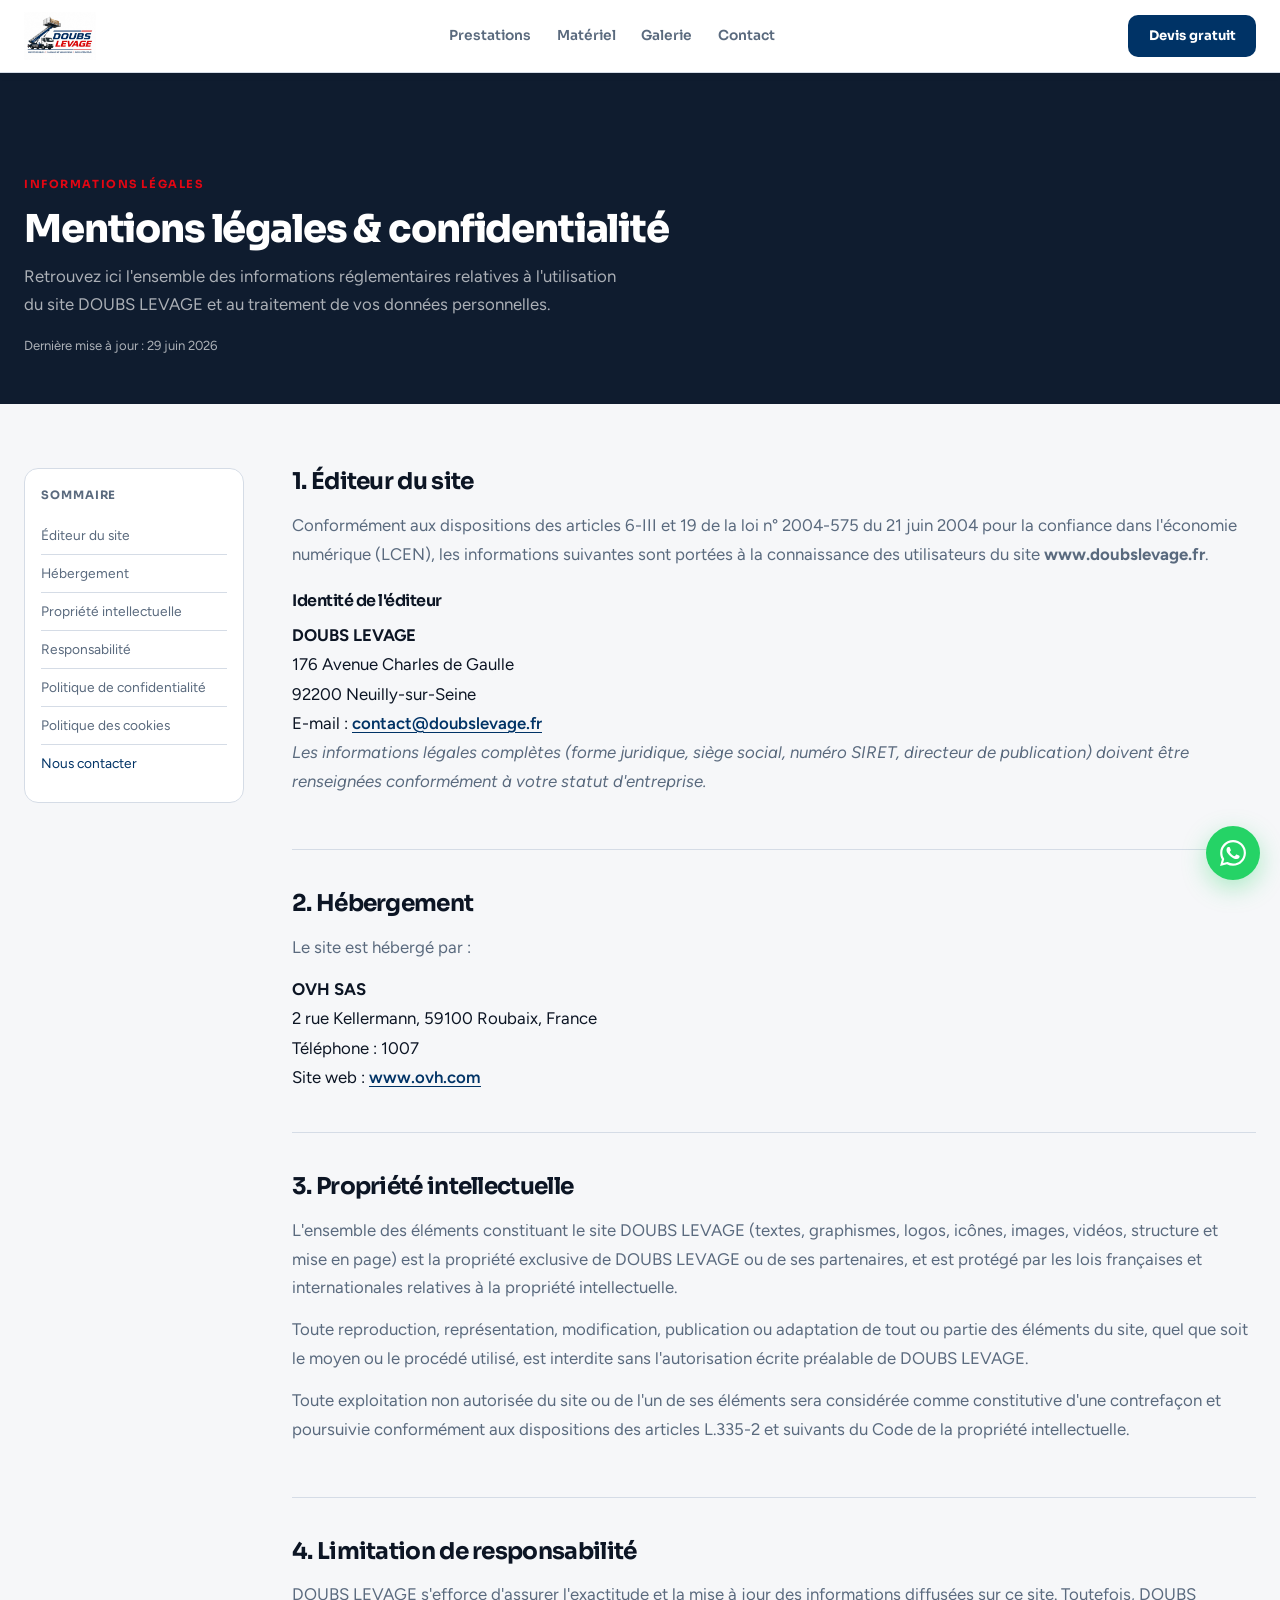
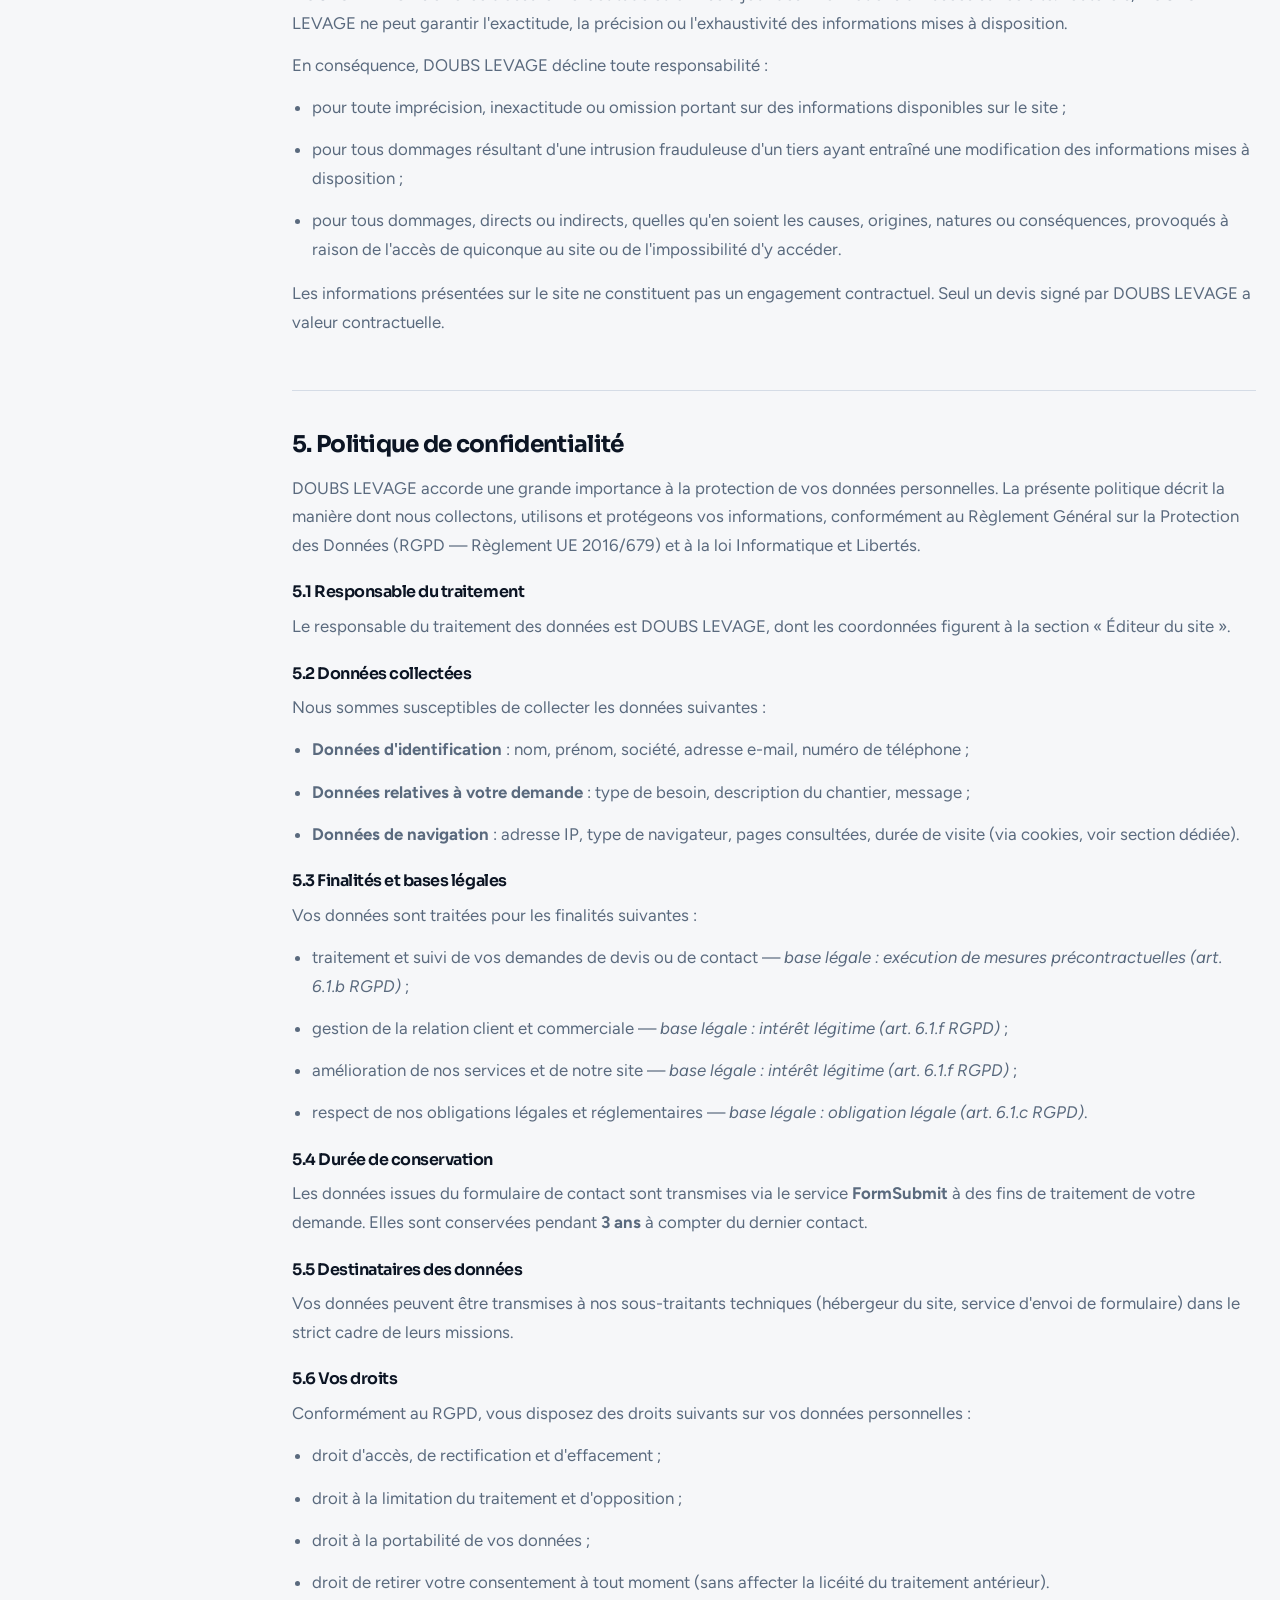
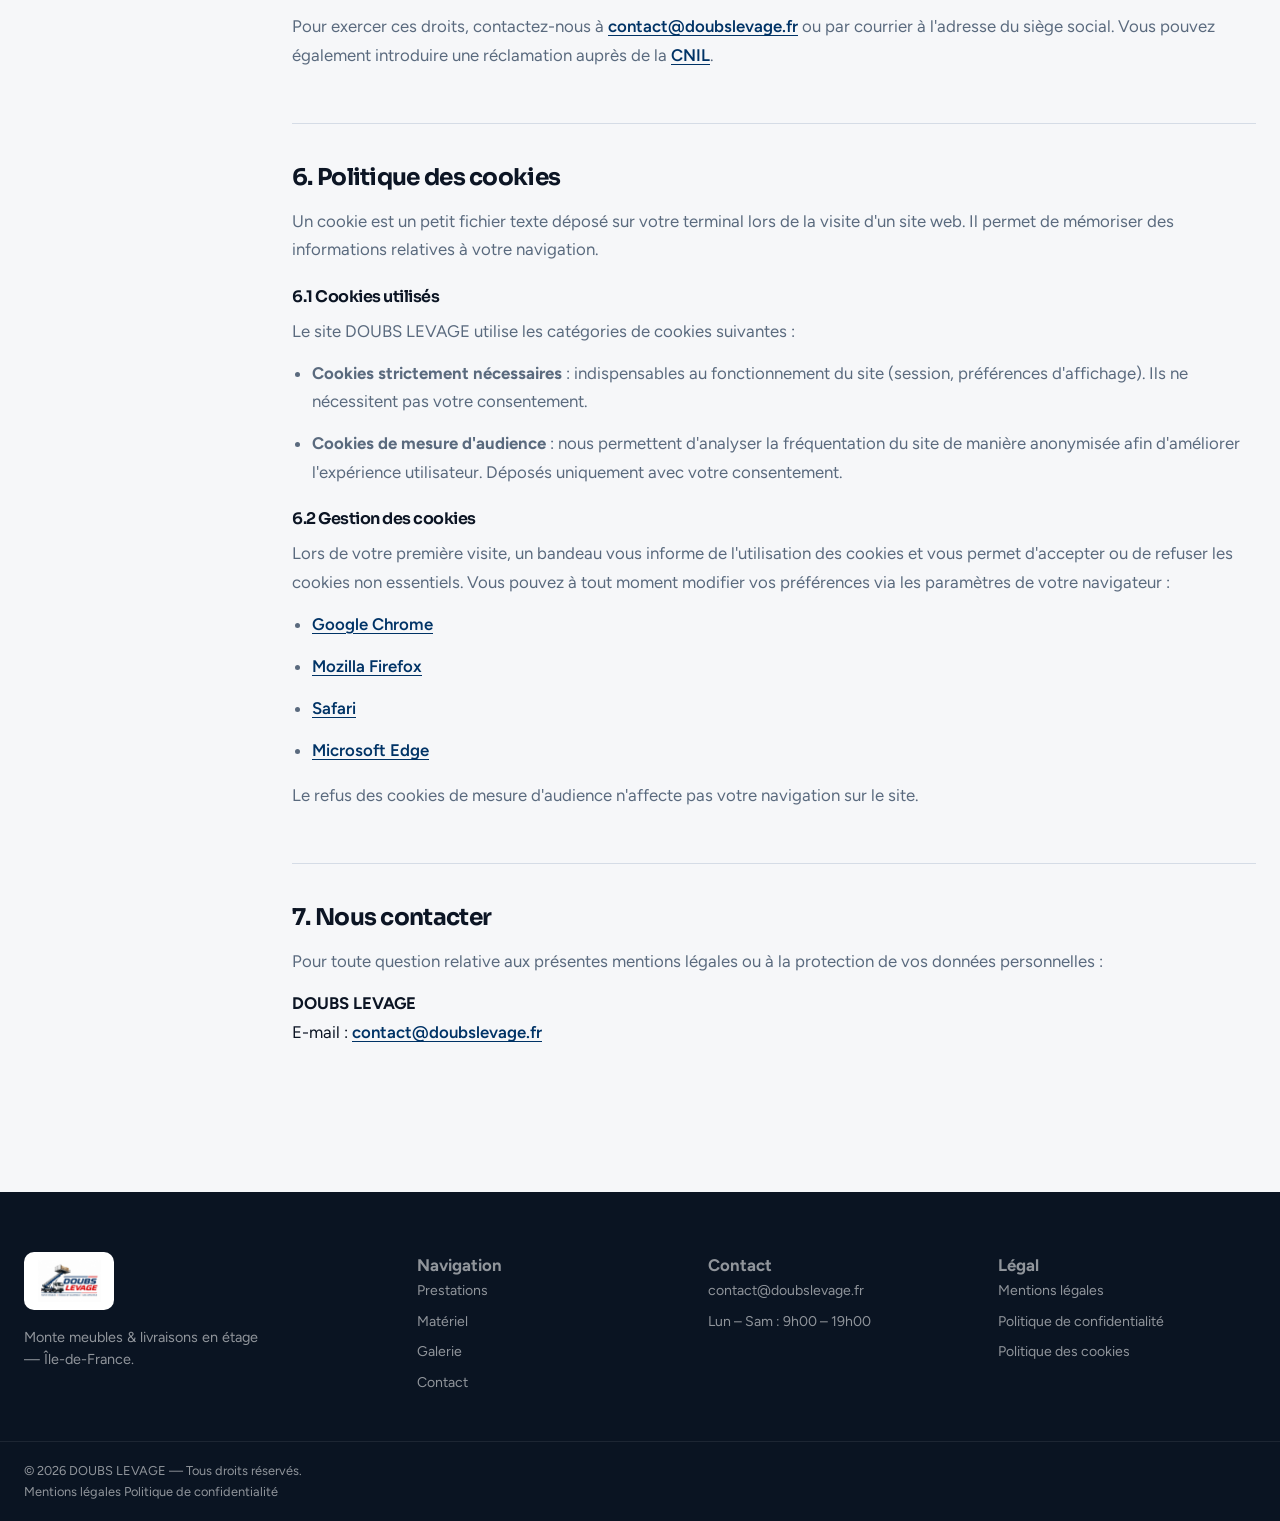
==== commit 79374cca: "Description de la modification" ====
--- a/mentions-legales.html
+++ b/mentions-legales.html
@@ -73,6 +73,8 @@
           <h3>Identité de l'éditeur</h3>
           <address>
             <strong>DOUBS LEVAGE</strong><br />
+            176 Avenue Charles de Gaulle<br />
+            92200 Neuilly-sur-Seine<br />
             E-mail : <a href="mailto:contact@doubslevage.fr" class="text-link">contact@doubslevage.fr</a>
           </address>
           <p><em>Les informations légales complètes (forme juridique, siège social, numéro SIRET, directeur de publication) doivent être renseignées conformément à votre statut d'entreprise.</em></p>
--- a/css/style.css
+++ b/css/style.css
@@ -1,14 +1,13 @@
 /* ===== DOUBS LEVAGE — Design system ===== */
 :root {
-  --color-bg: #F7F8FA;
-  --color-bg-alt: #EEF1F6;
+  --color-bg: #F6F7F9;
+  --color-bg-alt: #EEF1F5;
   --color-surface: #FFFFFF;
   --color-text: #0C1524;
   --color-muted: #5A6A7E;
-  --color-border: #D8DEE8;
+  --color-border: #D5DCE6;
   --color-primary: #003366;
   --color-primary-dark: #002244;
-  --color-primary-light: #E8EEF5;
   --color-accent: #E30613;
   --color-accent-dark: #B80510;
   --color-dark: #0f1c2f;
@@ -19,26 +18,26 @@
   --font-display: 'Sora', system-ui, sans-serif;
   --font-body: 'Figtree', system-ui, sans-serif;
 
-  --radius: 8px;
+  --radius: 10px;
   --radius-lg: 14px;
   --radius-xl: 20px;
-  --shadow-sm: 0 1px 2px rgba(12, 21, 36, .05);
-  --shadow-md: 0 10px 30px rgba(12, 21, 36, .08);
-  --maxw: 1180px;
-  --transition: .25s cubic-bezier(.22, 1, .36, 1);
+  --shadow-sm: 0 2px 8px rgba(12, 21, 36, .06);
+  --shadow-md: 0 12px 32px rgba(12, 21, 36, .1);
+  --maxw: 1320px;
+  --transition: .28s cubic-bezier(.22, 1, .36, 1);
+  --ease-out: cubic-bezier(.22, 1, .36, 1);
   --header-h: 72px;
-  --section-pad: clamp(4rem, 8vw, 6.5rem);
-  --ease-out: cubic-bezier(.22, 1, .36, 1);
+  --section-pad: clamp(4.5rem, 9vw, 7rem);
 }
 
 *, *::before, *::after { box-sizing: border-box; margin: 0; padding: 0; }
-html { scroll-behavior: smooth; scroll-padding-top: calc(var(--header-h) + 16px); }
+html { scroll-behavior: smooth; scroll-padding-top: calc(var(--header-h) + 20px); }
 body {
   font-family: var(--font-body);
   color: var(--color-text);
   background: var(--color-bg);
-  line-height: 1.6;
-  font-size: 1.02rem;
+  line-height: 1.65;
+  font-size: 1.05rem;
   -webkit-font-smoothing: antialiased;
   overflow-x: hidden;
 }
@@ -51,7 +50,7 @@
   width: 100%;
   max-width: var(--maxw);
   margin: 0 auto;
-  padding-inline: clamp(1.15rem, 3vw, 1.75rem);
+  padding-inline: clamp(.85rem, 2.5vw, 1.5rem);
 }
 
 :focus-visible { outline: 2px solid var(--color-accent); outline-offset: 3px; }
@@ -68,30 +67,30 @@
   padding: 0; margin: -1px; overflow: hidden;
   clip: rect(0, 0, 0, 0); white-space: nowrap; border: 0;
 }
-
 .is-hidden { display: none !important; }
 
-/* ===== Typography ===== */
+/* ===== Typography hierarchy ===== */
 .eyebrow {
   display: inline-block;
   font-family: var(--font-display);
   font-size: .7rem;
-  font-weight: 600;
+  font-weight: 700;
   letter-spacing: .14em;
   text-transform: uppercase;
   color: var(--color-accent);
   margin-bottom: .85rem;
 }
 
-h1, h2, h3, h4 {
+h1, h2, h3 {
   font-family: var(--font-display);
-  line-height: 1.12;
+  line-height: 1.15;
   letter-spacing: -.03em;
   font-weight: 700;
-}
-h1 { font-size: clamp(2rem, 5vw, 3.4rem); font-weight: 800; }
-h2 { font-size: clamp(1.55rem, 3.2vw, 2.35rem); }
-h3 { font-size: 1.15rem; font-weight: 650; }
+  color: var(--color-text);
+}
+h1 { font-size: clamp(1.9rem, 4.8vw, 3.15rem); font-weight: 800; }
+h2 { font-size: clamp(1.45rem, 3vw, 2.15rem); }
+h3 { font-size: 1.08rem; font-weight: 650; }
 
 .text-link {
   color: var(--color-primary);
@@ -101,53 +100,69 @@
 }
 .text-link:hover { color: var(--color-accent); }
 
-/* ===== Buttons ===== */
+/* ===== Buttons — CTAs visibles ===== */
 .btn {
   display: inline-flex;
   align-items: center;
   justify-content: center;
   gap: .5rem;
   font-family: var(--font-display);
-  font-weight: 600;
+  font-weight: 700;
   font-size: .9rem;
-  padding: .85rem 1.4rem;
+  padding: .85rem 1.45rem;
   border-radius: var(--radius);
-  border: none;
+  border: 2px solid transparent;
   cursor: pointer;
-  transition: transform var(--transition), background var(--transition), color var(--transition);
+  transition: transform var(--transition), background var(--transition), box-shadow var(--transition), color var(--transition), border-color var(--transition);
   text-align: center;
   line-height: 1.25;
 }
 .btn:hover { transform: translateY(-2px); }
+.btn-lg { padding: 1rem 1.75rem; font-size: .95rem; }
+.btn-sm { padding: .65rem 1.15rem; font-size: .82rem; }
+.btn-block { width: 100%; }
+.btn[aria-busy="true"] { opacity: .7; pointer-events: none; }
+
 .btn-primary {
   background: var(--color-primary);
   color: #fff;
 }
 .btn-primary:hover { background: var(--color-primary-dark); color: #fff; }
+
 .btn-accent {
   background: var(--color-accent);
   color: #fff;
-}
-.btn-accent:hover { background: var(--color-accent-dark); color: #fff; }
+  box-shadow: 0 8px 24px rgba(227, 6, 19, .28);
+}
+.btn-accent:hover {
+  background: var(--color-accent-dark);
+  color: #fff;
+  box-shadow: 0 12px 28px rgba(227, 6, 19, .35);
+}
+
 .btn-whatsapp {
   background: #25D366;
   color: #fff;
+  box-shadow: 0 8px 24px rgba(37, 211, 102, .28);
 }
 .btn-whatsapp:hover { background: #1dae55; color: #fff; }
-.btn-sm { padding: .6rem 1.1rem; font-size: .82rem; }
-.btn-block { width: 100%; }
-.btn[aria-busy="true"] { opacity: .7; pointer-events: none; }
+
+.btn-outline-light {
+  background: transparent;
+  border-color: rgba(255, 255, 255, .45);
+  color: #fff;
+}
+.btn-outline-light:hover {
+  background: rgba(255, 255, 255, .1);
+  border-color: #fff;
+  color: #fff;
+}
 
 /* ===== Header ===== */
 .site-header {
   position: sticky; top: 0; z-index: 100;
-  background: rgba(255, 255, 255, .9);
-  backdrop-filter: saturate(160%) blur(12px);
-  border-bottom: 1px solid transparent;
-  transition: border-color var(--transition), box-shadow var(--transition);
-}
-.site-header.scrolled {
-  border-bottom-color: var(--color-border);
+  background: #fff;
+  border-bottom: 1px solid var(--color-border);
   box-shadow: var(--shadow-sm);
 }
 
@@ -159,12 +174,7 @@
   gap: 1rem;
 }
 
-.logo {
-  grid-column: 1;
-  display: inline-flex;
-  align-items: center;
-  z-index: 2;
-}
+.logo { grid-column: 1; z-index: 2; }
 .logo--img img {
   height: clamp(38px, 8vw, 48px);
   width: auto;
@@ -173,14 +183,11 @@
 .footer-brand .logo--img {
   display: inline-flex;
   background: #fff;
-  padding: .5rem .8rem;
+  padding: .5rem .85rem;
   border-radius: 10px;
   margin-bottom: 1rem;
 }
-.footer-brand .logo--img img {
-  height: 44px;
-  filter: none;
-}
+.footer-brand .logo--img img { height: 42px; }
 
 .main-nav {
   grid-column: 2;
@@ -191,12 +198,12 @@
 .main-nav-links {
   display: flex;
   align-items: center;
-  gap: clamp(.75rem, 2vw, 1.75rem);
+  gap: clamp(.9rem, 2vw, 1.75rem);
 }
 .main-nav-links a {
   font-family: var(--font-display);
-  font-weight: 500;
-  font-size: .88rem;
+  font-weight: 600;
+  font-size: .86rem;
   color: var(--color-muted);
   padding: .35rem 0;
   position: relative;
@@ -220,10 +227,7 @@
 .nav-backdrop,
 .main-nav-chevron { display: none; }
 
-.header-cta {
-  grid-column: 3;
-  justify-self: end;
-}
+.header-cta { grid-column: 3; justify-self: end; }
 
 .burger {
   display: none;
@@ -258,178 +262,189 @@
 /* ===== Hero ===== */
 .hero {
   position: relative;
-  min-height: clamp(560px, 88vh, 760px);
+  min-height: clamp(520px, 82vh, 700px);
   display: flex;
   align-items: center;
   color: #fff;
   overflow: hidden;
   background: var(--hero-bg);
 }
-
 .hero-bg {
-  position: absolute; inset: 0;
+  position: absolute;
+  inset: 0;
   z-index: 0;
   background: var(--hero-bg);
 }
+.hero-bg img {
+  position: absolute;
+  top: 0;
+  right: 0;
+  bottom: 0;
+  width: min(78%, 1100px);
+  height: 100%;
+  object-fit: cover;
+  object-position: center 28%;
+  animation: heroKen 18s ease-in-out infinite alternate;
+}
+/* Fondu gauche → bleu pour fondre avec le panneau texte */
 .hero-bg::after {
   content: '';
-  position: absolute; inset: 0;
-  background:
-    radial-gradient(ellipse 50% 40% at 80% 60%, rgba(227, 6, 19, .08), transparent 60%),
-    linear-gradient(105deg, var(--hero-bg) 0%, var(--hero-bg) 38%, rgba(15, 28, 47, .55) 58%, transparent 78%);
+  position: absolute;
+  inset: 0;
+  z-index: 1;
+  background: linear-gradient(
+    90deg,
+    var(--hero-bg) 0%,
+    var(--hero-bg) 18%,
+    rgba(15, 28, 47, .92) 32%,
+    rgba(15, 28, 47, .55) 48%,
+    rgba(15, 28, 47, .2) 62%,
+    transparent 78%
+  );
+  pointer-events: none;
+}
+@keyframes heroKen {
+  from { transform: scale(1); }
+  to { transform: scale(1.05); }
 }
 
 .hero-wrap {
   position: relative;
   z-index: 1;
   width: 100%;
-  padding-block: calc(var(--header-h) + 2.5rem) clamp(2.5rem, 6vw, 4rem);
-}
-
-.hero-grid {
-  display: grid;
-  grid-template-columns: minmax(0, 1.05fr) minmax(280px, .95fr);
-  gap: clamp(1.5rem, 4vw, 3rem);
-  align-items: center;
-}
-
-.hero-brand {
-  font-family: var(--font-display);
-  font-size: clamp(1.1rem, 2.5vw, 1.45rem);
-  font-weight: 800;
-  letter-spacing: -.02em;
+  padding-block: calc(var(--header-h) + 2.75rem) clamp(3rem, 7vw, 5rem);
+}
+.hero-content { max-width: 34rem; width: 100%; }
+
+.hero h1 {
+  color: #fff;
   margin-bottom: 1rem;
-  color: #fff;
-}
-.hero-brand span { color: var(--color-accent); }
-
-.hero h1 {
-  color: #fff;
-  margin-bottom: 1.1rem;
-  max-width: 14ch;
-}
-
+  max-width: 18ch;
+}
 .hero .lead {
   font-size: clamp(1rem, 2vw, 1.12rem);
-  color: rgba(255, 255, 255, .72);
-  max-width: 38ch;
-  margin-bottom: 1.75rem;
-  line-height: 1.65;
-}
-
-.hero-actions {
-  display: flex;
-  flex-wrap: wrap;
-  gap: .75rem;
-  margin-bottom: 1.25rem;
-}
-
+  color: rgba(255, 255, 255, .86);
+  max-width: 42ch;
+  margin-bottom: .85rem;
+  line-height: 1.6;
+}
 .hero-price {
   font-family: var(--font-display);
-  font-size: .88rem;
-  color: rgba(255, 255, 255, .55);
-}
-.hero-price strong { color: #fff; font-weight: 700; }
-
-.hero-visual {
-  position: relative;
-}
-.hero-visual img {
-  width: 100%;
-  height: auto;
-  animation: heroRise 1s var(--ease-out) both;
-}
-
-@keyframes heroRise {
-  from { opacity: 0; transform: translateY(28px) scale(.97); }
-  to { opacity: 1; transform: none; }
+  font-size: .95rem;
+  font-weight: 600;
+  color: rgba(255, 255, 255, .95);
+  margin-bottom: 1.85rem;
+}
+.hero-actions {
+  display: flex;
+  flex-wrap: wrap;
+  gap: .85rem;
 }
 
 /* ===== Sections ===== */
-.section { padding-block: var(--section-pad); }
-.section-alt { background: var(--color-bg-alt); }
-
+.section {
+  padding-block: var(--section-pad);
+  border-bottom: 1px solid transparent;
+}
+.section-alt {
+  background: var(--color-bg-alt);
+}
 .section-head {
-  max-width: 36rem;
-  margin-bottom: clamp(2rem, 4vw, 3rem);
+  max-width: 34rem;
+  margin-bottom: clamp(2.25rem, 5vw, 3.25rem);
+}
+.section-head--center {
+  text-align: center;
+  margin-inline: auto;
 }
 .section-head p {
   color: var(--color-muted);
   margin-top: .75rem;
   font-size: 1.05rem;
 }
-
-/* ===== Stats ===== */
-.section-stats {
-  padding-block: 0;
-  margin-top: -2.5rem;
-  position: relative;
-  z-index: 2;
-}
-.stats-row {
+.section-cta {
+  display: flex;
+  justify-content: center;
+  margin-top: clamp(2rem, 4vw, 2.75rem);
+}
+
+/* ===== Strengths ===== */
+.section-strengths {
+  background: var(--color-surface);
+  border-bottom: 1px solid var(--color-border);
+}
+.strengths-grid {
   display: grid;
   grid-template-columns: repeat(4, 1fr);
-  gap: 1px;
-  background: var(--color-border);
+  gap: 1.25rem;
+}
+.strength-card {
+  text-align: center;
+  padding: 1.75rem 1.15rem;
+  border: 1px solid var(--color-border);
   border-radius: var(--radius-xl);
-  overflow: hidden;
+  background: var(--color-bg);
+  transition: transform var(--transition), box-shadow var(--transition), border-color var(--transition);
+}
+.strength-card:hover {
+  transform: translateY(-4px);
   box-shadow: var(--shadow-md);
-}
-.stats-row li {
-  background: var(--color-surface);
-  padding: clamp(1.25rem, 3vw, 1.85rem) 1rem;
-  text-align: center;
-}
-.stats-row strong {
-  display: block;
-  font-family: var(--font-display);
-  font-size: clamp(1.6rem, 3.5vw, 2.2rem);
-  font-weight: 800;
-  letter-spacing: -.04em;
-  color: var(--color-primary);
-  line-height: 1;
-  margin-bottom: .4rem;
-}
-.stats-row span {
-  font-size: .82rem;
+  border-color: transparent;
+}
+.strength-icon {
+  display: inline-grid;
+  place-items: center;
+  width: 52px; height: 52px;
+  border-radius: 14px;
+  background: var(--color-primary);
+  color: #fff;
+  margin-bottom: 1.1rem;
+}
+.strength-card h3 { margin-bottom: .45rem; }
+.strength-card p {
   color: var(--color-muted);
-  font-weight: 500;
+  font-size: .92rem;
+  line-height: 1.5;
 }
 
 /* ===== Services ===== */
 .services-grid {
   display: grid;
   grid-template-columns: repeat(3, 1fr);
-  gap: clamp(1.25rem, 3vw, 2rem);
-}
-.service-item {
-  padding: 0;
-  border-top: 2px solid var(--color-border);
-  padding-top: 1.5rem;
-  transition: border-color var(--transition);
-}
-.service-item:hover { border-color: var(--color-accent); }
-.service-num {
-  display: block;
-  font-family: var(--font-display);
-  font-size: .75rem;
-  font-weight: 700;
-  letter-spacing: .12em;
+  gap: 1.35rem;
+}
+.service-card {
+  background: var(--color-surface);
+  border: 1px solid var(--color-border);
+  border-radius: var(--radius-xl);
+  padding: 1.75rem 1.5rem;
+  transition: transform var(--transition), box-shadow var(--transition);
+}
+.service-card:hover {
+  transform: translateY(-4px);
+  box-shadow: var(--shadow-md);
+}
+.service-icon {
+  display: inline-grid;
+  place-items: center;
+  width: 48px; height: 48px;
+  border-radius: 12px;
+  background: #FDEAEC;
   color: var(--color-accent);
-  margin-bottom: 1rem;
-}
-.service-item h3 { margin-bottom: .65rem; }
-.service-item p {
+  margin-bottom: 1.15rem;
+}
+.service-card h3 { margin-bottom: .55rem; }
+.service-card p {
   color: var(--color-muted);
   font-size: .95rem;
-  line-height: 1.6;
+  line-height: 1.55;
 }
 
 /* ===== Matériel ===== */
 .materiel-grid {
   display: grid;
   grid-template-columns: repeat(3, 1fr);
-  gap: var(--gap, 1.25rem);
+  gap: 1.35rem;
 }
 .materiel-card {
   background: var(--color-surface);
@@ -439,7 +454,7 @@
   transition: transform var(--transition), box-shadow var(--transition);
 }
 .materiel-card:hover {
-  transform: translateY(-6px);
+  transform: translateY(-5px);
   box-shadow: var(--shadow-md);
 }
 .materiel-card__media {
@@ -451,102 +466,158 @@
   width: 100%;
   height: 100%;
   object-fit: cover;
-  transition: transform .6s var(--ease-out);
-}
-.materiel-card:hover .materiel-card__media img { transform: scale(1.06); }
+  transition: transform .65s var(--ease-out);
+}
+.materiel-card:hover .materiel-card__media img { transform: scale(1.04); }
 .materiel-card__body { padding: 1.35rem 1.4rem 1.5rem; }
-.materiel-card__body h3 { margin-bottom: .4rem; }
+.materiel-card__body h3 { margin-bottom: .35rem; }
 .materiel-card__body p {
   color: var(--color-muted);
   font-size: .92rem;
-  line-height: 1.55;
-}
-.materiel-card--accent {
-  border-color: rgba(227, 6, 19, .25);
-}
-
-/* ===== Why ===== */
-.why-layout {
+}
+
+/* ===== Partners ===== */
+.partners-grid {
   display: grid;
-  grid-template-columns: 1fr 1fr;
-  gap: clamp(2rem, 6vw, 4.5rem);
+  grid-template-columns: repeat(4, 1fr);
+  gap: 1rem;
+}
+.partner-card {
+  display: flex;
+  flex-direction: column;
   align-items: center;
-}
-.why-intro p {
-  color: var(--color-muted);
-  margin: 1rem 0 1.75rem;
-  max-width: 38ch;
-  font-size: 1.05rem;
-}
-.why-list {
-  display: flex;
-  flex-direction: column;
-  gap: 0;
-}
-.why-list li {
-  padding: 1.35rem 0;
-  border-bottom: 1px solid var(--color-border);
-}
-.why-list li:first-child { border-top: 1px solid var(--color-border); }
-.why-list strong {
-  display: block;
+  gap: .75rem;
+  padding: 1.15rem 1rem;
+  background: var(--color-surface);
+  border: 1px solid var(--color-border);
+  border-radius: var(--radius-lg);
+  transition: transform var(--transition), box-shadow var(--transition);
+}
+.partner-card:hover {
+  transform: translateY(-3px);
+  box-shadow: var(--shadow-sm);
+}
+.partner-logo {
+  display: flex;
+  align-items: center;
+  justify-content: center;
+  width: 100%;
+  height: 56px;
+  padding: .35rem;
+  overflow: hidden;
+}
+.partner-logo img {
+  max-width: 100%;
+  max-height: 48px;
+  width: auto;
+  height: auto;
+  object-fit: contain;
+  margin-inline: auto;
+}
+.partner-logo--vir img {
+  max-height: none;
+  height: 72px;
+  max-width: 140%;
+  transform: scale(1.55);
+}
+.partner-card span {
   font-family: var(--font-display);
-  font-size: 1.05rem;
-  margin-bottom: .35rem;
-}
-.why-list span {
-  color: var(--color-muted);
-  font-size: .95rem;
-  line-height: 1.55;
-}
-
-/* ===== Partners ===== */
-.section-partners {
-  padding-block: 2.5rem;
-  border-block: 1px solid var(--color-border);
-  background: var(--color-surface);
-  overflow: hidden;
-}
-.partners-label {
-  font-family: var(--font-display);
-  font-size: .7rem;
+  font-size: .75rem;
   font-weight: 600;
-  letter-spacing: .14em;
-  text-transform: uppercase;
   color: var(--color-muted);
   text-align: center;
-  margin-bottom: 1.25rem;
-}
-.partners-marquee {
-  display: flex;
-  flex-wrap: wrap;
-  justify-content: center;
-  gap: .6rem 1.75rem;
-}
-.partners-marquee li {
-  font-family: var(--font-display);
-  font-weight: 650;
-  font-size: .92rem;
-  color: var(--color-primary);
-  opacity: .55;
-  transition: opacity var(--transition);
-}
-.partners-marquee li:hover { opacity: 1; }
-
-/* ===== Gallery ===== */
-.gallery-grid {
+  line-height: 1.3;
+}
+
+/* ===== Reviews ===== */
+.reviews-grid {
   display: grid;
   grid-template-columns: repeat(3, 1fr);
-  gap: .85rem;
-}
+  gap: 1.35rem;
+}
+.review-card {
+  background: var(--color-surface);
+  border: 1px solid var(--color-border);
+  border-radius: var(--radius-xl);
+  padding: 1.75rem 1.5rem;
+  margin: 0;
+  transition: transform var(--transition), box-shadow var(--transition);
+}
+.review-card:hover {
+  transform: translateY(-3px);
+  box-shadow: var(--shadow-md);
+}
+.review-stars {
+  color: #F5A623;
+  font-size: 1rem;
+  letter-spacing: .08em;
+  margin-bottom: .85rem;
+}
+.review-card p {
+  font-size: 1rem;
+  line-height: 1.6;
+  color: var(--color-text);
+  margin-bottom: 1.15rem;
+}
+.review-card footer {
+  font-family: var(--font-display);
+  font-size: .82rem;
+  font-weight: 600;
+  color: var(--color-muted);
+}
+
+/* ===== Gallery carousel ===== */
+.gallery-carousel {
+  position: relative;
+  display: flex;
+  align-items: center;
+  gap: .65rem;
+}
+.gallery-track {
+  display: flex;
+  gap: 1rem;
+  overflow-x: auto;
+  scroll-snap-type: x mandatory;
+  scroll-behavior: smooth;
+  -webkit-overflow-scrolling: touch;
+  scrollbar-width: none;
+  padding: .35rem .15rem 1rem;
+  flex: 1;
+  min-width: 0;
+}
+.gallery-track::-webkit-scrollbar { display: none; }
 .gallery-item {
   position: relative;
+  flex: 0 0 clamp(240px, 32%, 340px);
   aspect-ratio: 4 / 3;
   margin: 0;
+  padding: 0;
+  border: none;
   border-radius: var(--radius-lg);
   overflow: hidden;
-  background: var(--color-bg-alt);
-}
+  background: var(--color-bg);
+  cursor: pointer;
+  font: inherit;
+  color: inherit;
+  scroll-snap-align: start;
+  transition: transform var(--transition), box-shadow var(--transition);
+}
+.gallery-item:hover,
+.gallery-item:focus-visible {
+  transform: translateY(-3px);
+  box-shadow: var(--shadow-md);
+  outline: none;
+}
+.gallery-item::after {
+  content: '';
+  position: absolute;
+  inset: 0;
+  background: rgba(15, 28, 47, 0);
+  transition: background var(--transition);
+  pointer-events: none;
+  z-index: 1;
+}
+.gallery-item:hover::after { background: rgba(15, 28, 47, .12); }
 .gallery-item img {
   position: absolute;
   inset: 0;
@@ -555,45 +626,244 @@
   object-fit: cover;
   transition: transform .7s var(--ease-out);
 }
-.gallery-item:hover img { transform: scale(1.05); }
+.gallery-item:hover img { transform: scale(1.04); }
+
+.gallery-nav {
+  flex-shrink: 0;
+  display: grid;
+  place-items: center;
+  width: 46px;
+  height: 46px;
+  border-radius: 50%;
+  border: 1.5px solid var(--color-border);
+  background: var(--color-surface);
+  color: var(--color-text);
+  cursor: pointer;
+  transition: background var(--transition), border-color var(--transition), color var(--transition), transform var(--transition), opacity var(--transition);
+  box-shadow: var(--shadow-sm);
+  z-index: 2;
+}
+.gallery-nav:hover:not(:disabled) {
+  background: var(--color-primary);
+  border-color: var(--color-primary);
+  color: #fff;
+  transform: scale(1.05);
+}
+.gallery-nav:disabled {
+  opacity: .35;
+  cursor: default;
+}
+
+/* ===== Lightbox ===== */
+.lightbox {
+  position: fixed;
+  inset: 0;
+  z-index: 200;
+  display: flex;
+  align-items: center;
+  justify-content: center;
+  padding: 1.5rem;
+  opacity: 0;
+  visibility: hidden;
+  pointer-events: none;
+  transition: opacity .35s ease, visibility .35s ease;
+}
+.lightbox.is-open {
+  opacity: 1;
+  visibility: visible;
+  pointer-events: auto;
+}
+.lightbox-backdrop {
+  position: absolute;
+  inset: 0;
+  background: rgba(7, 14, 24, .88);
+  backdrop-filter: blur(6px);
+  cursor: pointer;
+}
+.lightbox-figure {
+  position: relative;
+  z-index: 1;
+  max-width: min(92vw, 1100px);
+  max-height: 82vh;
+  margin: 0;
+  display: flex;
+  flex-direction: column;
+  align-items: center;
+  animation: lightboxIn .4s var(--ease-out);
+}
+.lightbox-figure img {
+  max-width: 100%;
+  max-height: 74vh;
+  width: auto;
+  height: auto;
+  object-fit: contain;
+  border-radius: 12px;
+  box-shadow: 0 24px 60px rgba(0, 0, 0, .45);
+  transition: opacity .25s ease, transform .35s var(--ease-out);
+}
+.lightbox-figure img.is-switching {
+  opacity: 0;
+  transform: scale(.96);
+}
+.lightbox-figure figcaption {
+  margin-top: .85rem;
+  color: rgba(255, 255, 255, .8);
+  font-size: .9rem;
+  text-align: center;
+}
+@keyframes lightboxIn {
+  from { opacity: 0; transform: translateY(16px) scale(.97); }
+  to { opacity: 1; transform: none; }
+}
+.lightbox-close,
+.lightbox-nav {
+  position: absolute;
+  z-index: 2;
+  display: grid;
+  place-items: center;
+  border: none;
+  background: rgba(255, 255, 255, .12);
+  color: #fff;
+  cursor: pointer;
+  border-radius: 50%;
+  transition: background var(--transition), transform var(--transition);
+}
+.lightbox-close:hover,
+.lightbox-nav:hover {
+  background: rgba(255, 255, 255, .22);
+  transform: scale(1.05);
+}
+.lightbox-close {
+  top: 1.25rem;
+  right: 1.25rem;
+  width: 46px;
+  height: 46px;
+}
+.lightbox-nav {
+  top: 50%;
+  transform: translateY(-50%);
+  width: 50px;
+  height: 50px;
+}
+.lightbox-prev { left: clamp(.5rem, 3vw, 1.5rem); }
+.lightbox-next { right: clamp(.5rem, 3vw, 1.5rem); }
+.lightbox-nav:hover { transform: translateY(-50%) scale(1.05); }
+.lightbox-counter {
+  position: absolute;
+  bottom: 1.25rem;
+  left: 50%;
+  transform: translateX(-50%);
+  z-index: 2;
+  color: rgba(255, 255, 255, .7);
+  font-family: var(--font-display);
+  font-size: .85rem;
+  font-weight: 600;
+}
 
 /* ===== Contact ===== */
 .section-contact {
   background: var(--color-dark);
   color: #fff;
-}
+  border-bottom: 0;
+}
+.section-head--light h2 { color: #fff; }
+.section-head--light p { color: rgba(255, 255, 255, .65); }
 .section-contact .eyebrow { color: var(--color-accent); }
-.section-contact h2 { color: #fff; }
 .contact-layout {
   display: grid;
-  grid-template-columns: .9fr 1.1fr;
-  gap: clamp(2rem, 5vw, 4rem);
-  align-items: start;
-}
-.contact-intro p {
-  color: rgba(255, 255, 255, .65);
-  margin: .85rem 0 1.75rem;
-  max-width: 32ch;
-}
-.contact-meta {
+  grid-template-columns: .95fr 1.05fr;
+  gap: clamp(1.75rem, 4vw, 2.75rem) clamp(2rem, 5vw, 3.5rem);
+  align-items: stretch;
+}
+.contact-info {
   display: flex;
   flex-direction: column;
+  height: 100%;
+  min-height: 100%;
+  padding: clamp(1.25rem, 2.5vw, 1.75rem) 0;
+}
+.contact-info-head { margin-bottom: .25rem; }
+.contact-info-title {
+  font-family: var(--font-display);
+  font-size: clamp(1.25rem, 2.5vw, 1.55rem);
+  font-weight: 700;
+  color: #fff;
+  letter-spacing: -.02em;
+  margin: 0;
+}
+.contact-details {
+  display: flex;
+  flex-direction: column;
+  justify-content: space-evenly;
+  flex: 1;
+  gap: 1.5rem;
+  margin: 1.5rem 0 2rem;
+}
+.contact-details li {
+  display: flex;
+  gap: .9rem;
+  align-items: flex-start;
+}
+.contact-ic {
+  flex-shrink: 0;
+  display: grid;
+  place-items: center;
+  width: 40px;
+  height: 40px;
+  border-radius: 10px;
+  background: rgba(255, 255, 255, .08);
+  color: #fff;
+}
+.contact-details strong {
+  display: block;
+  font-family: var(--font-display);
+  font-size: .78rem;
+  font-weight: 700;
+  letter-spacing: .06em;
+  text-transform: uppercase;
+  color: rgba(255, 255, 255, .55);
+  margin-bottom: .25rem;
+}
+.contact-details p,
+.contact-details a {
+  color: rgba(255, 255, 255, .9);
+  font-size: .98rem;
+  line-height: 1.5;
+  margin: 0;
+}
+.contact-details a:hover { color: var(--color-accent); }
+.contact-actions {
+  display: flex;
+  flex-wrap: wrap;
   gap: .65rem;
-}
-.contact-meta a,
-.contact-meta li {
-  font-family: var(--font-display);
-  font-weight: 600;
-  font-size: .95rem;
-  color: rgba(255, 255, 255, .85);
-}
-.contact-meta a:hover { color: var(--color-accent); }
+  margin-top: auto;
+}
+.contact-map {
+  grid-column: 1 / -1;
+  width: 83.333%; /* 5/6 */
+  max-width: 83.333%;
+  margin-inline: auto;
+  margin-top: .75rem;
+  border-radius: var(--radius-lg);
+  overflow: hidden;
+  border: 1px solid rgba(255, 255, 255, .12);
+  aspect-ratio: 21 / 9;
+  min-height: 280px;
+  background: rgba(0, 0, 0, .2);
+}
+.contact-map iframe {
+  width: 100%;
+  height: 100%;
+  border: 0;
+  display: block;
+}
 
 .contact-form {
   background: var(--color-surface);
   color: var(--color-text);
   border-radius: var(--radius-xl);
-  padding: clamp(1.35rem, 3vw, 2rem);
+  padding: clamp(1.5rem, 3vw, 2.15rem);
+  box-shadow: var(--shadow-md);
 }
 .form-row {
   display: grid;
@@ -611,7 +881,7 @@
 .field select,
 .field textarea {
   font: inherit;
-  padding: .75rem .9rem;
+  padding: .8rem .95rem;
   border: 1.5px solid var(--color-border);
   border-radius: var(--radius);
   background: var(--color-bg);
@@ -634,11 +904,11 @@
   align-items: flex-start;
   font-size: .82rem;
   color: var(--color-muted);
-  margin: .5rem 0 1.15rem;
+  margin: .4rem 0 1.15rem;
   line-height: 1.45;
   cursor: pointer;
 }
-.consent input { margin-top: .2rem; accent-color: var(--color-primary); }
+.consent input { margin-top: .2rem; accent-color: var(--color-accent); }
 .form-feedback { margin-top: .85rem; font-size: .88rem; font-weight: 600; min-height: 1.25em; }
 .form-feedback.success { color: var(--color-success); }
 .form-feedback.error { color: var(--color-error); }
@@ -647,7 +917,7 @@
 .site-footer {
   background: #0a1422;
   color: rgba(255, 255, 255, .55);
-  padding-top: clamp(2.5rem, 5vw, 3.5rem);
+  padding-top: clamp(2.75rem, 5vw, 3.75rem);
 }
 .footer-inner {
   display: grid;
@@ -660,12 +930,13 @@
   max-width: 26ch;
   line-height: 1.55;
 }
-.footer-col h4 {
+.footer-col h3 {
   font-size: .72rem;
   letter-spacing: .08em;
   text-transform: uppercase;
   color: #fff;
   margin-bottom: .9rem;
+  font-weight: 700;
 }
 .footer-col a,
 .footer-col span {
@@ -681,7 +952,7 @@
   font-size: .8rem;
 }
 
-/* ===== Float buttons ===== */
+/* ===== Float ===== */
 .back-to-top {
   position: fixed;
   right: 1.25rem;
@@ -716,42 +987,25 @@
 }
 .whatsapp-float:hover { transform: scale(1.06); color: #fff; }
 
-/* ===== Reveal animations ===== */
+/* ===== Animations ===== */
 .reveal {
   opacity: 0;
-  transform: translateY(28px);
-  transition:
-    opacity .75s var(--ease-out),
-    transform .75s var(--ease-out);
+  transform: translateY(26px);
+  transition: opacity .7s var(--ease-out), transform .7s var(--ease-out);
   transition-delay: var(--reveal-delay, 0ms);
 }
-.reveal.visible {
-  opacity: 1;
-  transform: none;
-}
-.reveal--left {
-  transform: translateX(-24px);
-}
-.reveal--scale {
-  transform: scale(.94);
-}
-.reveal--left.visible,
-.reveal--scale.visible {
-  transform: none;
-}
-
-.section-reveal {
-  transition: opacity .5s ease;
-}
-
-/* ===== Legal page ===== */
+.reveal.visible { opacity: 1; transform: none; }
+.reveal--scale { transform: scale(.95); }
+.reveal--scale.visible { transform: none; }
+
+/* ===== Legal ===== */
 .legal-hero {
   background: var(--color-dark);
   color: #fff;
   padding-block: calc(var(--header-h) + 1.5rem) clamp(2rem, 5vw, 3rem);
 }
 .legal-hero .eyebrow { color: var(--color-accent); }
-.legal-hero h1 { font-size: clamp(1.65rem, 4vw, 2.4rem); margin-bottom: .75rem; }
+.legal-hero h1 { color: #fff; font-size: clamp(1.65rem, 4vw, 2.4rem); margin-bottom: .75rem; }
 .legal-hero p { color: rgba(255, 255, 255, .65); max-width: 54ch; }
 .legal-updated { margin-top: 1rem; font-size: .82rem; color: rgba(255, 255, 255, .4); }
 .legal-layout {
@@ -795,36 +1049,55 @@
 .legal-content h2 { font-size: clamp(1.2rem, 3vw, 1.45rem); margin-bottom: 1rem; }
 .legal-content h3 { font-size: 1rem; margin: 1.5rem 0 .65rem; }
 .legal-content p,
-.legal-content li {
-  color: var(--color-muted);
-  margin-bottom: .85rem;
-  line-height: 1.7;
-}
+.legal-content li { color: var(--color-muted); margin-bottom: .85rem; line-height: 1.7; }
 .legal-content ul { list-style: disc; padding-left: 1.25rem; margin-bottom: 1rem; }
 .legal-content address { font-style: normal; line-height: 1.75; }
 
 /* ===== Tablet ===== */
 @media (max-width: 1023px) {
-  .hero-grid {
-    grid-template-columns: 1fr;
-    gap: 2rem;
+  .hero { min-height: clamp(480px, 70vh, 620px); }
+  .hero-bg img { width: 85%; }
+  .hero-bg::after {
+    background: linear-gradient(
+      90deg,
+      var(--hero-bg) 0%,
+      var(--hero-bg) 22%,
+      rgba(15, 28, 47, .88) 38%,
+      rgba(15, 28, 47, .4) 55%,
+      transparent 72%
+    );
   }
   .hero h1 { max-width: none; }
-  .hero-visual { max-width: 420px; margin-inline: auto; }
+  .strengths-grid { grid-template-columns: repeat(2, 1fr); }
   .services-grid,
-  .materiel-grid { grid-template-columns: 1fr; }
-  .stats-row { grid-template-columns: repeat(2, 1fr); }
-  .why-layout,
+  .materiel-grid,
+  .reviews-grid { grid-template-columns: 1fr; }
+  .partners-grid { grid-template-columns: repeat(2, 1fr); }
   .contact-layout { grid-template-columns: 1fr; }
-  .gallery-grid { grid-template-columns: repeat(2, 1fr); }
+  .contact-map {
+    width: 100%;
+    max-width: 100%;
+    aspect-ratio: 16 / 10;
+  }
+  .gallery-item { flex-basis: clamp(220px, 48%, 300px); }
   .footer-inner { grid-template-columns: 1fr 1fr; }
+  .lightbox-nav { width: 44px; height: 44px; }
 }
 
 /* ===== Mobile ===== */
 @media (max-width: 768px) {
-  :root { --header-h: 60px; --section-pad: 3.25rem; }
+  :root {
+    --header-h: 60px;
+    --section-pad: 3.5rem;
+  }
+
+  body { font-size: 1rem; line-height: 1.55; }
+  h1 { font-size: 1.65rem; letter-spacing: -.02em; }
+  h2 { font-size: 1.35rem; }
+  h3 { font-size: 1.02rem; }
 
   .nav { grid-template-columns: 1fr auto; }
+  .logo--img img { height: 36px; }
   .header-cta { display: none; }
   .burger { display: flex; }
 
@@ -845,8 +1118,7 @@
   .main-nav {
     position: fixed;
     top: var(--header-h);
-    right: 0;
-    bottom: 0;
+    right: 0; bottom: 0;
     width: min(300px, 88vw);
     height: calc(100dvh - var(--header-h));
     background: var(--color-surface);
@@ -854,8 +1126,6 @@
     z-index: 115;
     display: flex;
     flex-direction: column;
-    align-items: stretch;
-    justify-content: flex-start;
     padding: 1.25rem 1.25rem max(1.5rem, env(safe-area-inset-bottom));
     transform: translate3d(100%, 0, 0);
     opacity: 0;
@@ -870,36 +1140,17 @@
     pointer-events: auto;
     transition: transform .45s var(--ease-out), opacity .3s ease, visibility 0s;
   }
-  .main-nav-links {
-    flex-direction: column;
-    align-items: stretch;
-    gap: 0;
-  }
+  .main-nav-links { flex-direction: column; align-items: stretch; gap: 0; }
   .main-nav-links a {
     display: flex;
     justify-content: space-between;
-    align-items: center;
-    padding: 1rem 0;
+    padding: .95rem 0;
     border-bottom: 1px solid var(--color-border);
-    font-size: 1.05rem;
-    font-weight: 600;
+    font-size: 1rem;
     color: var(--color-text);
   }
   .main-nav-links a::after { display: none; }
   .main-nav-chevron { display: block; color: var(--color-muted); opacity: .5; }
-  .main-nav.open .main-nav-links a {
-    animation: navIn .4s var(--ease-out) both;
-  }
-  .main-nav.open .main-nav-links a:nth-child(1) { animation-delay: .08s; }
-  .main-nav.open .main-nav-links a:nth-child(2) { animation-delay: .14s; }
-  .main-nav.open .main-nav-links a:nth-child(3) { animation-delay: .2s; }
-  .main-nav.open .main-nav-links a:nth-child(4) { animation-delay: .26s; }
-
-  @keyframes navIn {
-    from { opacity: 0; transform: translateX(16px); }
-    to { opacity: 1; transform: none; }
-  }
-
   .main-nav-footer {
     display: flex;
     flex-direction: column;
@@ -911,33 +1162,89 @@
     display: flex;
     align-items: center;
     justify-content: center;
-    padding: .9rem 1rem;
+    padding: .95rem 1rem;
     border-radius: 12px;
     font-family: var(--font-display);
-    font-weight: 600;
+    font-weight: 700;
+    font-size: .92rem;
     color: #fff !important;
   }
-  .main-nav-cta--devis { background: var(--color-primary); }
+  .main-nav-cta--devis { background: var(--color-accent); }
   .main-nav-cta--whatsapp { background: #25D366; }
 
   .hero { min-height: auto; }
-  .hero-wrap { padding-block: calc(var(--header-h) + 1.5rem) 2rem; }
-  .hero-actions { display: grid; grid-template-columns: 1fr 1fr; }
+  .hero-wrap { padding-block: calc(var(--header-h) + 1.5rem) 2.5rem; }
+  .hero-bg img {
+    width: 100%;
+    opacity: 1;
+  }
   .hero-bg::after {
-    background: linear-gradient(to bottom, var(--hero-bg) 0%, rgba(15, 28, 47, .75) 55%, var(--hero-bg) 100%);
-  }
-
-  .section-stats { margin-top: -1.5rem; }
+    background: linear-gradient(
+      to bottom,
+      rgba(15, 28, 47, .78) 0%,
+      rgba(15, 28, 47, .72) 45%,
+      rgba(15, 28, 47, .88) 100%
+    );
+  }
+  .hero h1 { margin-bottom: .7rem; max-width: none; }
+  .hero .lead { font-size: .95rem; margin-bottom: .65rem; max-width: none; }
+  .hero-price { margin-bottom: 1.25rem; font-size: .9rem; }
+  .hero-actions {
+    display: grid;
+    grid-template-columns: 1fr;
+    gap: .65rem;
+  }
+  .hero-actions .btn { width: 100%; }
+
+  .section-head { margin-bottom: 1.75rem; }
+  .section-head p { font-size: .95rem; }
+
+  .strengths-grid { gap: .85rem; }
+  .strength-card { padding: 1.25rem .9rem; }
+  .strength-icon { width: 44px; height: 44px; margin-bottom: .85rem; }
+  .strength-card p { font-size: .85rem; }
+
+  .service-card,
+  .review-card { padding: 1.35rem 1.2rem; }
+  .materiel-card__body { padding: 1.1rem 1.15rem 1.25rem; }
+
+  .partners-grid { gap: .7rem; }
+  .partner-card { padding: .9rem .6rem; gap: .55rem; }
+  .partner-logo { height: 48px; }
+  .partner-logo img { max-height: 40px; }
+  .partner-logo--vir img {
+    height: 56px;
+    max-width: 160%;
+    transform: scale(1.7);
+  }
+  .partner-card span { font-size: .7rem; }
+
+  .gallery-item { flex-basis: min(78vw, 280px); }
+  .gallery-nav { width: 40px; height: 40px; }
   .form-row { grid-template-columns: 1fr; }
+  .contact-form { padding: 1.25rem; }
+  .contact-actions { width: 100%; }
+  .contact-actions .btn { flex: 1; min-width: 140px; justify-content: center; }
+  .contact-map {
+    width: 100%;
+    max-width: 100%;
+    aspect-ratio: 16 / 11;
+    min-height: 220px;
+  }
+
+  .lightbox { padding: .75rem; }
+  .lightbox-close { top: .75rem; right: .75rem; width: 42px; height: 42px; }
+  .lightbox-prev { left: .35rem; }
+  .lightbox-next { right: .35rem; }
+  .lightbox-figure img { max-height: 68vh; }
+
   .footer-inner { grid-template-columns: 1fr; gap: 1.5rem; }
   .legal-layout { grid-template-columns: 1fr; }
   .legal-toc { position: static; }
 }
 
 @media (max-width: 480px) {
-  .stats-row { grid-template-columns: 1fr 1fr; }
-  .gallery-grid { grid-template-columns: 1fr 1fr; gap: .55rem; }
-  .hero-actions { grid-template-columns: 1fr; }
+  .strengths-grid { grid-template-columns: 1fr 1fr; }
 }
 
 @media (prefers-reduced-motion: reduce) {
@@ -948,5 +1255,5 @@
     scroll-behavior: auto !important;
   }
   .reveal { opacity: 1; transform: none; }
-  .hero-visual img { animation: none; }
-}
+  .hero-bg img { animation: none; }
+}
